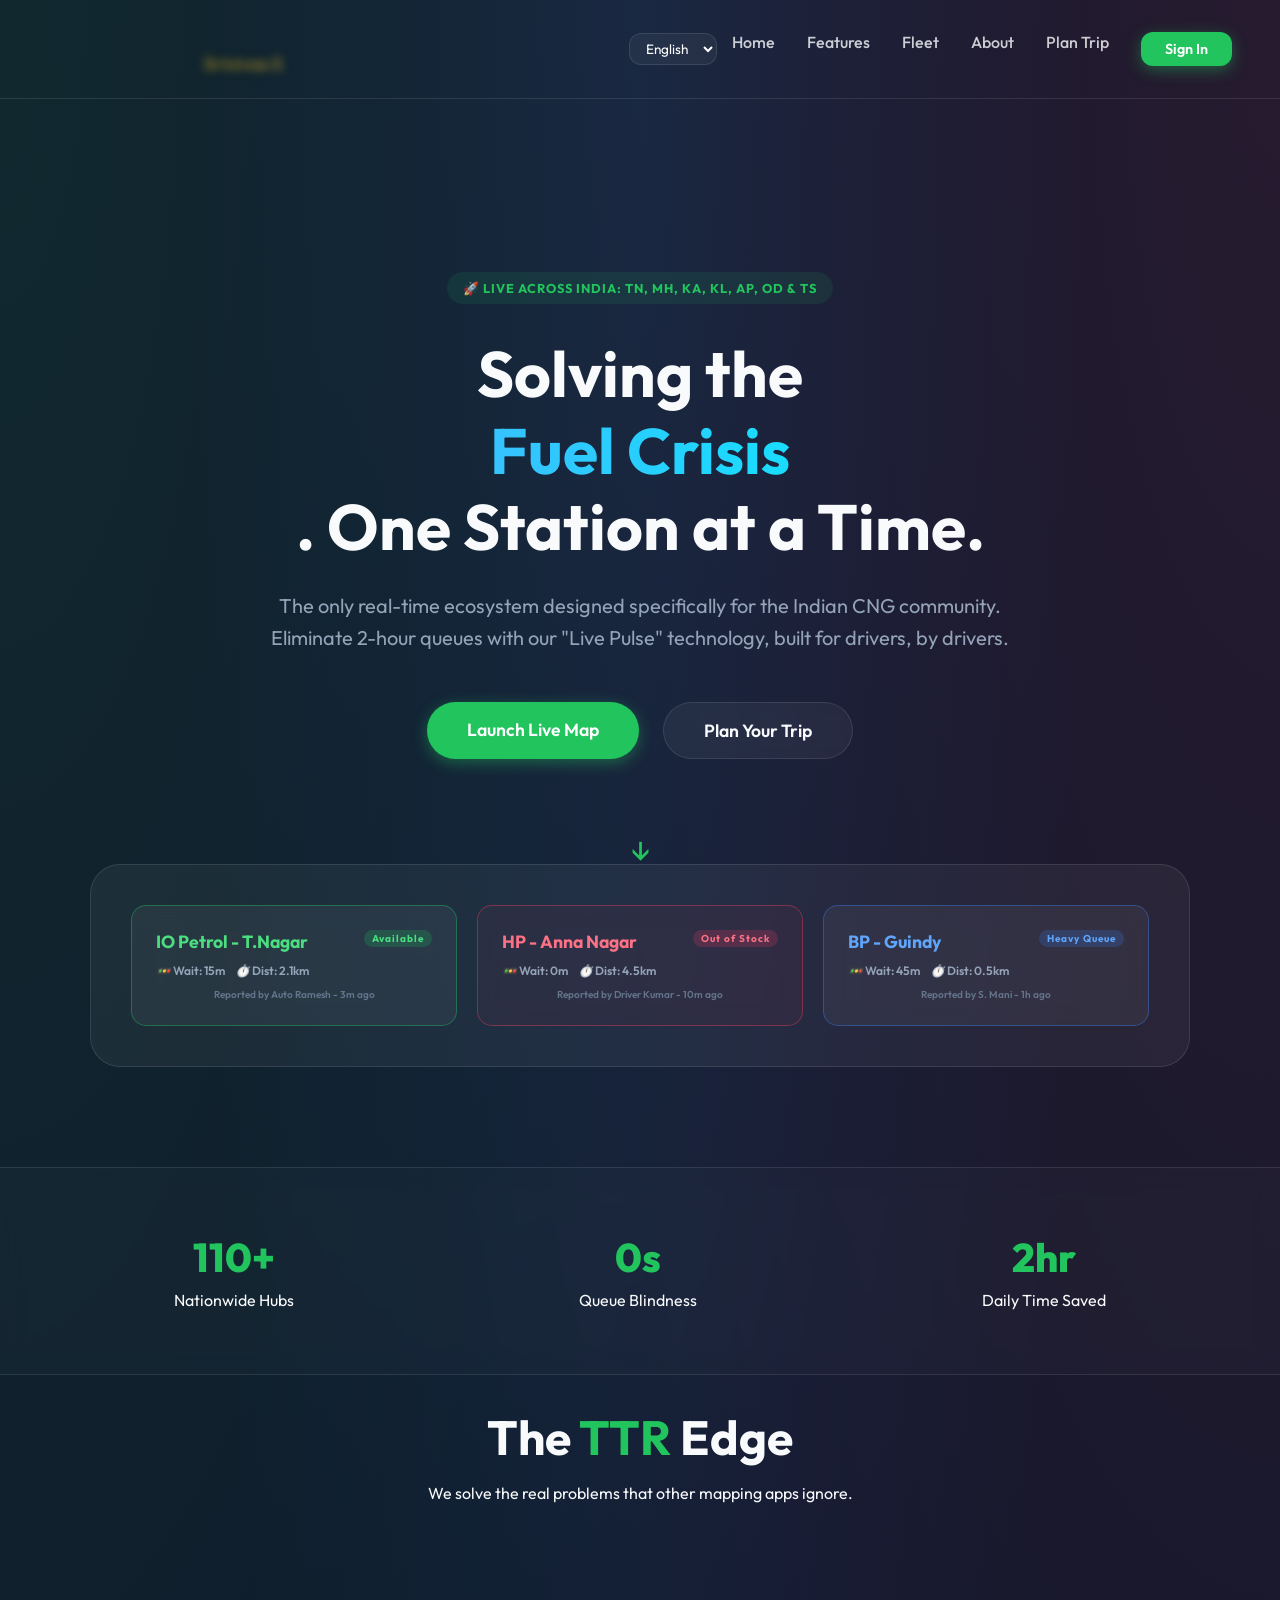
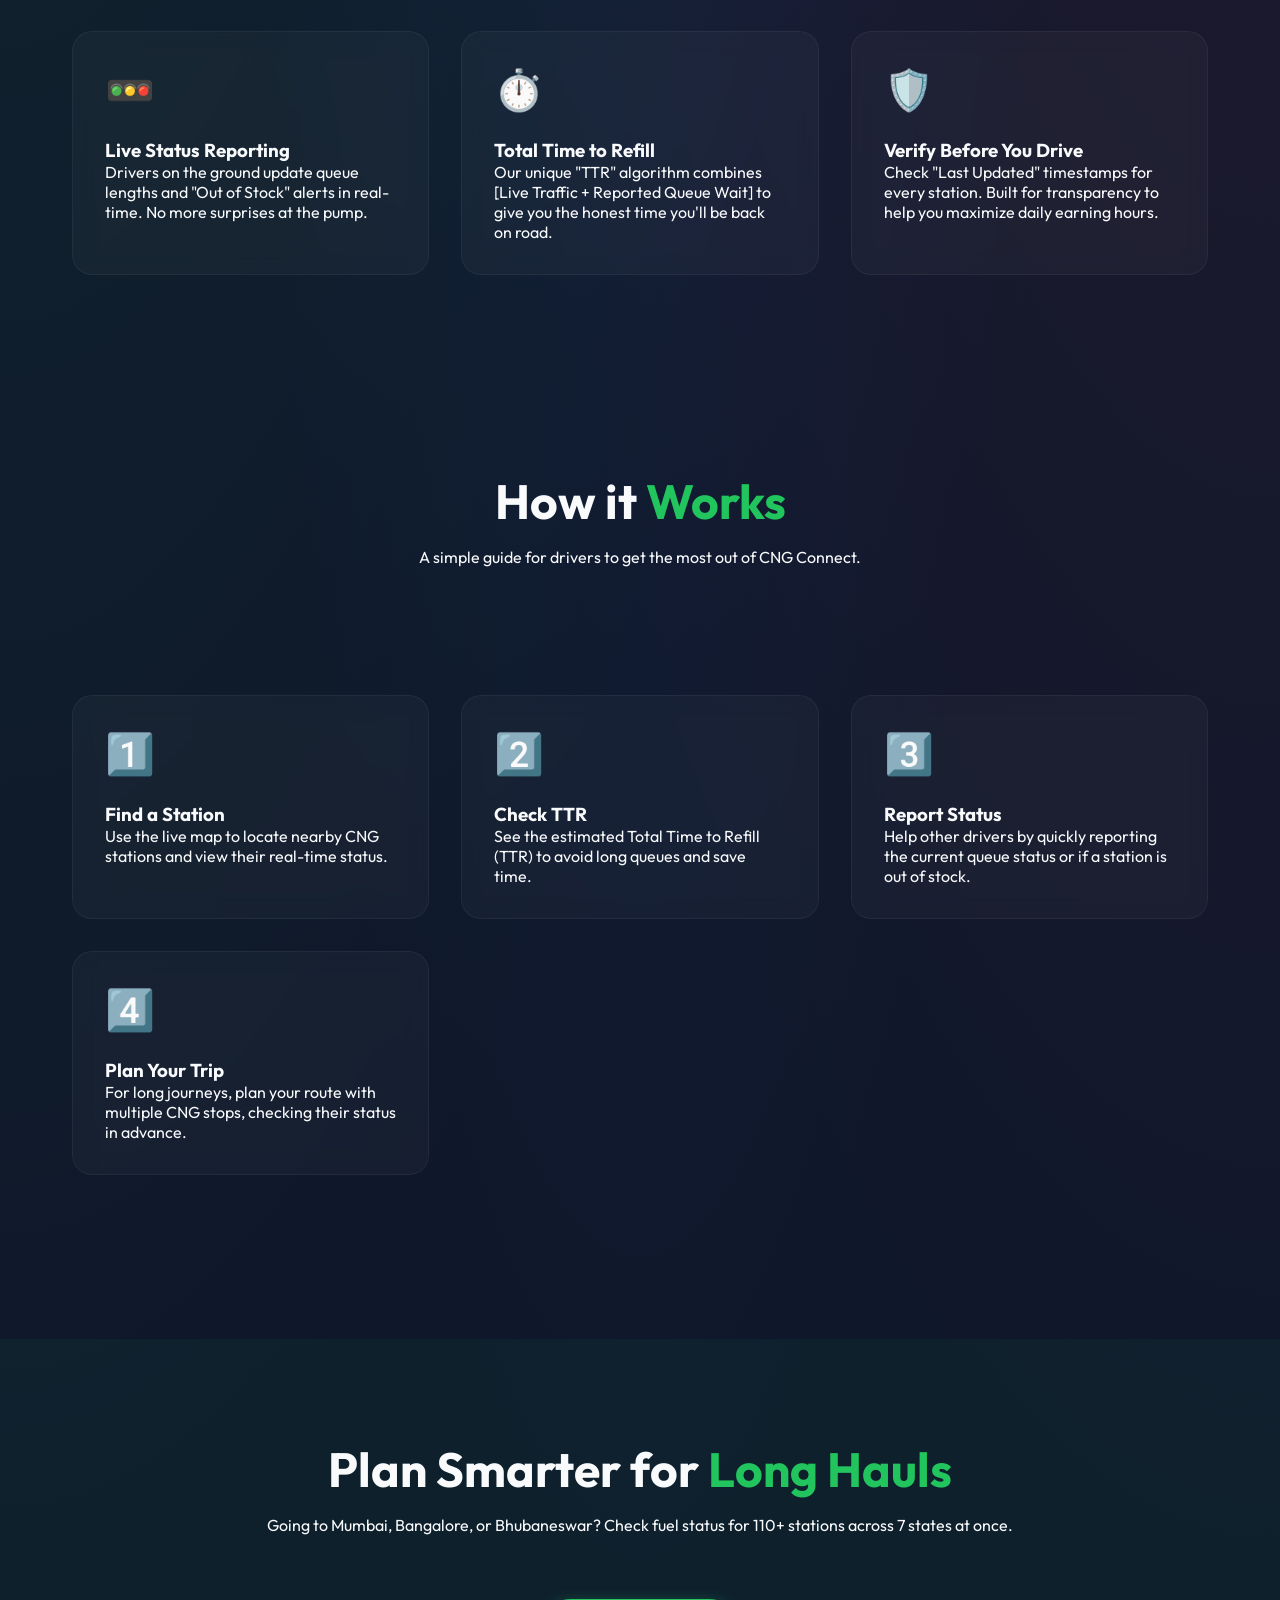
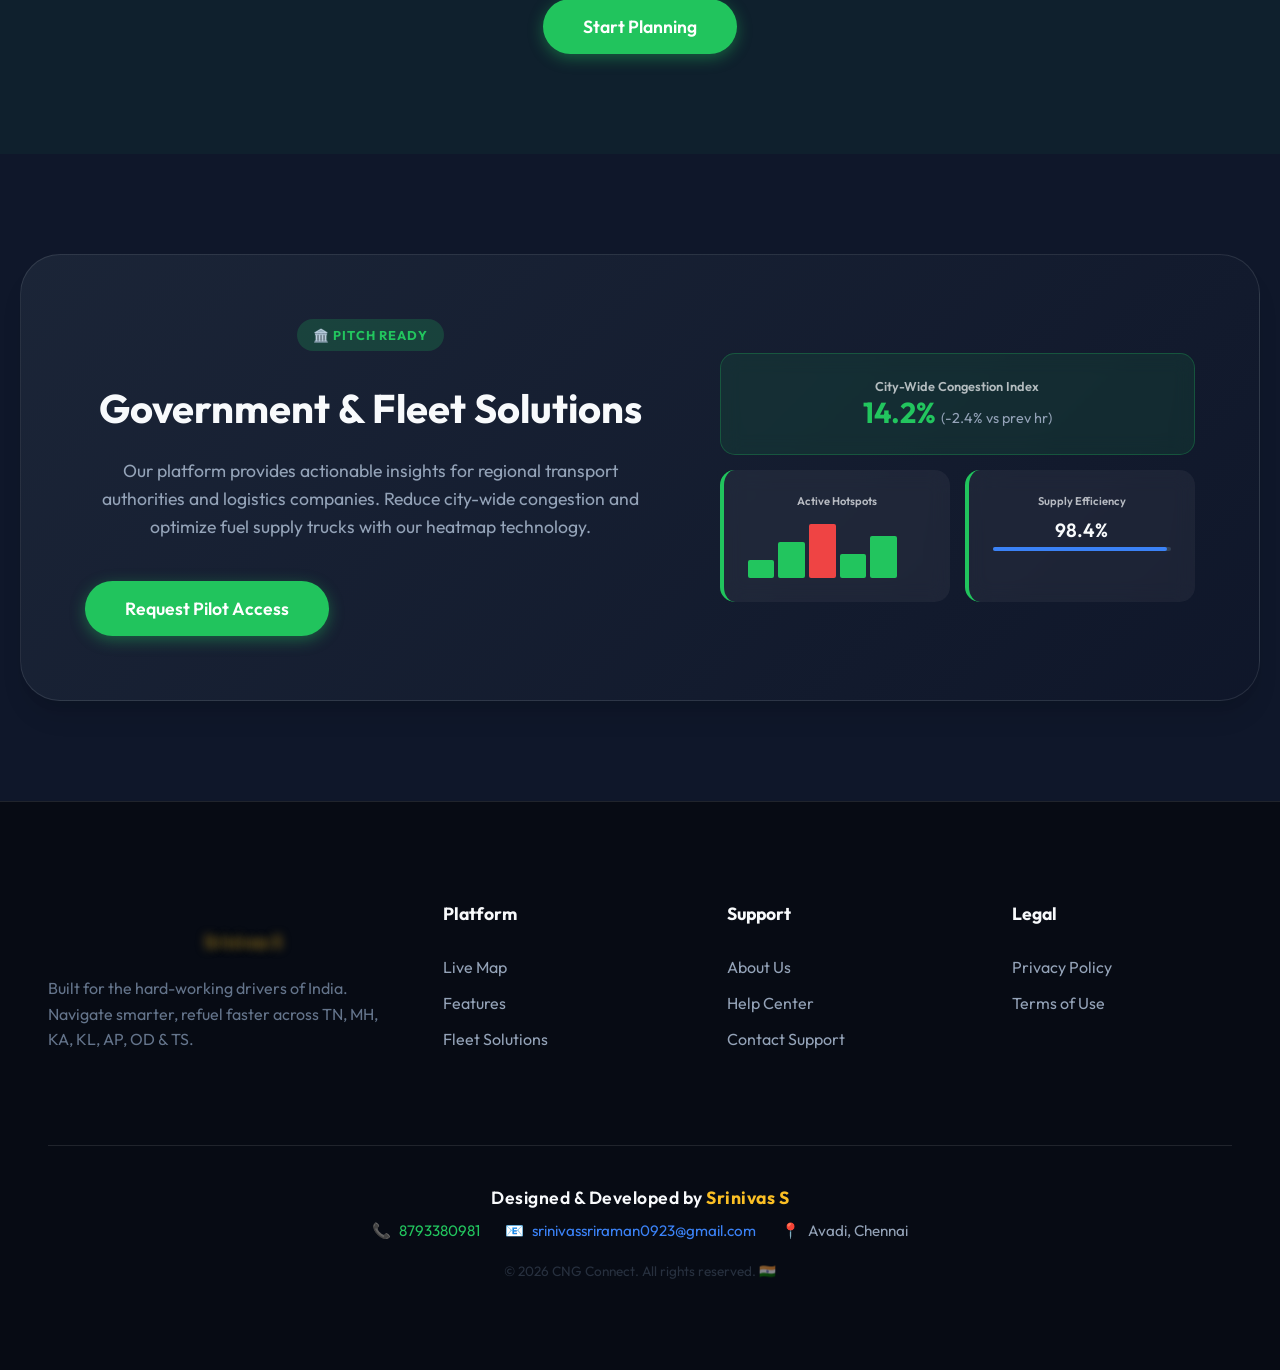
==== src/main/resources/static/index.html @ e8548522 "feat: Nationwide expansion and search fixes" ====
<!DOCTYPE html>
<html lang="en">

<head>
    <meta charset="UTF-8">
    <title>CNG Connect | Smart Wayfinding for India</title>
    <meta name="viewport" content="width=device-width, initial-scale=1.0">
    <meta name="description" content="Navigating the future of clean energy. Live CNG station status, queue times, and trip planning for professional drivers.">
    <meta name="author" content="Srinivas">
    
    <!-- Open Graph / LinkedIn -->
    <meta property="og:type" content="website">
    <meta property="og:url" content="https://cng-connect-vi3n.onrender.com/">
    <meta property="og:title" content="CNG Connect | Smart Wayfinding">
    <meta property="og:description" content="Real-time fuel status and journey planning for Chennai's CNG community. Built by Srinivas.">
    
    <link rel="icon" href="https://cdn-icons-png.flaticon.com/512/2950/2950660.png">
    <link href="https://fonts.googleapis.com/css2?family=Outfit:wght@300;400;600;700&display=swap" rel="stylesheet">
    <link rel="stylesheet" href="style.css">
</head>

<body>
    <nav class="navbar">
        <a href="index.html" class="logo" style="display: flex; flex-direction: column; line-height: 1.2;">
            <span>CNG Connect</span>
            <span style="font-size: 0.85rem; color: #cbd5e1; font-weight: 500; font-family: 'Outfit', sans-serif;">Designed & Developed by <b style="color: #fbbf24; font-size: 1.1rem; text-shadow: 0 0 10px rgba(251, 191, 36, 0.5);">Srinivas S</b></span>
        </a>
        
        <div style="display: flex; align-items: center; gap: 15px;">
            <select id="langSwitch" onchange="changeLanguage()" style="background: rgba(255,255,255,0.05); color: white; border: 1px solid var(--glass-border); padding: 5px 12px; border-radius: 12px; font-size: 0.85rem; cursor: pointer; outline: none; backdrop-filter: blur(10px);">
                <option value="en-US">English</option>
                <option value="ta-IN">தமிழ்</option>
            </select>

            <div class="nav-links">
                <a href="index.html" class="nav-link" id="nav-home">Home</a>
                <a href="#features" class="nav-link" id="nav-features">Features</a>
                <a href="#fleet" class="nav-link" id="nav-fleet">Fleet</a>
                <a href="how-it-works.html" class="nav-link" id="nav-about">About</a>
                <a href="plan-trip.html" class="nav-link" id="nav-plan">Plan Trip</a>
                
                <a href="login.html" class="btn btn-primary" id="btn-login"
                    style="padding: 0.5rem 1.5rem; border-radius: 12px; font-size: 0.9rem;">Sign In</a>
            </div>
        </div>
    </nav>

    <main>
        <!-- Hero Section -->
        <section class="container hero" style="min-height: 85vh;">
            <div class="hero-content">
                <div class="badge" id="hero-badge">🚀 LIVE ACROSS INDIA: TN, MH, KA, KL, AP, OD & TS</div>
                <h1 id="hero-title">Solving the <span>Fuel Crisis</span>. One Station at a Time.</h1>
                <p class="subtitle" id="hero-subtitle">
                    The only real-time ecosystem designed specifically for the Indian CNG community. 
                    Eliminate 2-hour queues with our "Live Pulse" technology, built for drivers, by drivers.
                </p>
                <div class="btn-group">
                    <a href="login.html" class="btn btn-primary" id="btn-launch">Launch Live Map</a>
                    <a href="plan-trip.html" class="btn btn-secondary" id="btn-plan-hero">Plan Your Trip</a>
                </div>
            </div>
            <div class="scroll-down" onclick="document.getElementById('features').scrollIntoView({behavior:'smooth'})">↓
            </div>
        </section>

        <!-- Live Showcase Mock -->
        <section class="container" style="padding: 0 0 100px;">
            <div style="background: var(--glass); border: 1px solid var(--glass-border); border-radius: 30px; padding: 40px; display: grid; grid-template-columns: repeat(auto-fit, minmax(250px, 1fr)); gap: 20px; width: 100%; max-width: 1100px;">
                <div class="mockup-card" style="border: 1px solid #22c55e66; animation: fadeIn 0.5s ease-out;">
                    <div style="display: flex; justify-content: space-between; align-items: flex-start; margin-bottom: 10px;">
                        <span style="font-weight: 700; font-size: 1.1rem; color: #4ade80;" id="station-io">IO Petrol - T.Nagar</span>
                        <span class="badge" style="margin: 0; padding: 2px 8px; font-size: 10px; background: #22c55e33; color: #4ade80;" id="status-available">Available</span>
                    </div>
                    <div style="display: flex; gap: 10px; margin-bottom: 10px;">
                        <span style="font-size: 12px; color: #94a3b8;"><i class="feature-icon" style="font-size: 12px; margin: 0;">🚥</i> <span class="wait-label">Wait:</span> 15m</span>
                        <span style="font-size: 12px; color: #94a3b8;"><i class="feature-icon" style="font-size: 12px; margin: 0;">⏱️</i> <span class="dist-label">Dist:</span> 2.1km</span>
                    </div>
                    <p style="font-size: 10px; color: #64748b;" id="report-label">Reported by Auto Ramesh - 3m ago</p>
                </div>
                <div class="mockup-card" style="border: 1px solid #f43f5e66; animation: fadeIn 0.5s ease-out 0.2s; background: rgba(244, 63, 94, 0.05);">
                    <div style="display: flex; justify-content: space-between; align-items: flex-start; margin-bottom: 10px;">
                        <span style="font-weight: 700; font-size: 1.1rem; color: #fb7185;" id="station-hp">HP - Anna Nagar</span>
                        <span class="badge" style="margin: 0; padding: 2px 8px; font-size: 10px; background: #f43f5e33; color: #fb7185;" id="status-no-q">Out of Stock</span>
                    </div>
                    <div style="display: flex; gap: 10px; margin-bottom: 10px;">
                        <span style="font-size: 12px; color: #94a3b8;"><i class="feature-icon" style="font-size: 12px; margin: 0;">🚥</i> <span class="wait-label">Wait:</span> 0m</span>
                        <span style="font-size: 12px; color: #94a3b8;"><i class="feature-icon" style="font-size: 12px; margin: 0;">⏱️</i> <span class="dist-label">Dist:</span> 4.5km</span>
                    </div>
                    <p style="font-size: 10px; color: #64748b;" id="report-label-2">Reported by Driver Kumar - 10m ago</p>
                </div>
                <div class="mockup-card" style="border: 1px solid #3b82f666; animation: fadeIn 0.5s ease-out 0.4s;">
                    <div style="display: flex; justify-content: space-between; align-items: flex-start; margin-bottom: 10px;">
                        <span style="font-weight: 700; font-size: 1.1rem; color: #60a5fa;" id="station-bp">BP - Guindy</span>
                        <span class="badge" style="margin: 0; padding: 2px 8px; font-size: 10px; background: #3b82f633; color: #60a5fa;" id="status-heavy">Heavy Queue</span>
                    </div>
                    <div style="display: flex; gap: 10px; margin-bottom: 10px;">
                        <span style="font-size: 12px; color: #94a3b8;"><i class="feature-icon" style="font-size: 12px; margin: 0;">🚥</i> <span class="wait-label">Wait:</span> 45m</span>
                        <span style="font-size: 12px; color: #94a3b8;"><i class="feature-icon" style="font-size: 12px; margin: 0;">⏱️</i> <span class="dist-label">Dist:</span> 0.5km</span>
                    </div>
                    <p style="font-size: 10px; color: #64748b;" id="report-label-3">Reported by S. Mani - 1h ago</p>
                </div>
            </div>
        </section>

        <!-- Stats Section -->
        <section class="stats-bar">
            <div class="stat-item">
                <span class="stat-num" id="stat-num-hubs">110+</span>
                <p id="stat-hubs">Nationwide Hubs</p>
            </div>
            <div class="stat-item">
                <span class="stat-num" id="stat-num-queue">0s</span>
                <p id="stat-queue">Queue Blindness</p>
            </div>
            <div class="stat-item">
                <span class="stat-num" id="stat-num-time">2hr</span>
                <p id="stat-time">Daily Time Saved</p>
            </div>
        </section>

        <!-- Features Section -->
        <section id="features" class="container features-section">
            <div class="section-title">
                <h2 id="features-title">The <span>TTR</span> Edge</h2>
                <p id="features-subtitle">We solve the real problems that other mapping apps ignore.</p>
            </div>
            <div class="features-grid">
                <div class="feature-card">
                    <div class="feature-icon">🚥</div>
                    <h3 id="feature-live-title">Live Status Reporting</h3>
                    <p id="feature-live-desc">Drivers on the ground update queue lengths and "Out of Stock" alerts in real-time. No more
                        surprises at the pump.</p>
                </div>
                <div class="feature-card">
                    <div class="feature-icon">⏱️</div>
                    <h3 id="feature-ttr-title">Total Time to Refill</h3>
                    <p id="feature-ttr-desc">Our unique "TTR" algorithm combines [Live Traffic + Reported Queue Wait] to give you the honest
                        time you'll be back on road.</p>
                </div>
                <div class="feature-card">
                    <div class="feature-icon">🛡️</div>
                    <h3 id="feature-verify-title">Verify Before You Drive</h3>
                    <p id="feature-verify-desc">Check "Last Updated" timestamps for every station. Built for transparency to help you maximize
                        daily earning hours.</p>
                </div>
            </div>
        </section>

        <!-- How It Works Section -->
        <section id="how-it-works" class="container" style="padding: 100px 20px;">
            <div class="section-title">
                <h2 id="how-it-works-title">How it <span>Works</span></h2>
                <p id="how-it-works-subtitle">A simple guide for drivers to get the most out of CNG Connect.</p>
            </div>
            <div class="features-grid">
                <div class="feature-card">
                    <div class="feature-icon">1️⃣</div>
                    <h3 id="step-1-title">Find a Station</h3>
                    <p id="step-1-desc">Use the live map to locate nearby CNG stations and view their real-time status.</p>
                </div>
                <div class="feature-card">
                    <div class="feature-icon">2️⃣</div>
                    <h3 id="step-2-title">Check TTR</h3>
                    <p id="step-2-desc">See the estimated Total Time to Refill (TTR) to avoid long queues.</p>
                </div>
                <div class="feature-card">
                    <div class="feature-icon">3️⃣</div>
                    <h3 id="step-3-title">Report Status</h3>
                    <p id="step-3-desc">Help others by reporting the current queue status or if a station is out of stock.</p>
                </div>
                <div class="feature-card">
                    <div class="feature-icon">4️⃣</div>
                    <h3 id="step-4-title">Plan Trip</h3>
                    <p id="step-4-desc">Plan journeys with multiple CNG stops, checking their status in advance.</p>
                </div>
            </div>
        </section>

        <!-- High Accuracy Trip Section -->
        <section class="container" style="padding: 100px 20px; background: rgba(34, 197, 94, 0.05);">
            <div class="section-title">
                <h2 id="trip-header">Plan Smarter for <span>Long Hauls</span></h2>
                <p id="trip-desc">Going to Mumbai, Bangalore, or Bhubaneswar? Check fuel status for 110+ stations across 7 states at once.</p>
            </div>
            <div class="btn-group">
                 <a href="plan-trip.html" target="_blank" class="btn btn-primary" id="btn-start-plan">Start Planning</a>
            </div>
        </section>

        <!-- Government & Fleet Section -->
        <section id="fleet" class="container" style="padding: 100px 20px;">
            <div class="fleet-cta">
                <div class="fleet-content">
                    <div class="badge" style="background: rgba(34, 197, 94, 0.2); color: #22c55e;" id="badge-pitch">🏛️ PITCH READY</div>
                    <h2 id="fleet-title">Government & <span>Fleet Solutions</span></h2>
                    <p id="fleet-desc">Our platform provides actionable insights for regional transport authorities and logistics companies. Reduce city-wide congestion and optimize fuel supply trucks with our heatmap technology.</p>
                    <div style="display: flex; gap: 15px; flex-wrap: wrap;">
                        <a href="#" class="btn btn-primary" id="btn-pilot">Request Pilot Access</a>
                    </div>
                </div>
                <div class="fleet-mockup" style="display: grid; grid-template-columns: 1fr 1fr; gap: 15px;">
                    <div class="mockup-card" style="grid-column: span 2; background: rgba(34, 197, 94, 0.1); border: 1px solid #22c55e44;">
                         <div style="font-size: 0.8rem; opacity: 0.7;" id="label-city-index">City-Wide Congestion Index</div>
                         <div style="font-size: 1.8rem; font-weight: 700; color: #22c55e;">14.2% <span style="font-size: 0.9rem; font-weight: 400; color: #94a3b8;">(-2.4% vs prev hr)</span></div>
                    </div>
                    <div class="mockup-card">
                         <div style="font-size: 0.7rem; opacity: 0.7;" id="label-hotspots">Active Hotspots</div>
                         <div style="height: 60px; display: flex; align-items: flex-end; gap: 4px; margin-top: 10px;">
                             <div style="background: #22c55e; height: 30%; width: 15%; border-radius: 2px;"></div>
                             <div style="background: #22c55e; height: 60%; width: 15%; border-radius: 2px;"></div>
                             <div style="background: #ef4444; height: 90%; width: 15%; border-radius: 2px;"></div>
                             <div style="background: #22c55e; height: 40%; width: 15%; border-radius: 2px;"></div>
                             <div style="background: #22c55e; height: 70%; width: 15%; border-radius: 2px;"></div>
                         </div>
                    </div>
                    <div class="mockup-card">
                         <div style="font-size: 0.7rem; opacity: 0.7;" id="label-supply">Supply Efficiency</div>
                         <div style="font-size: 1.2rem; font-weight: 600; margin-top: 10px;">98.4%</div>
                         <div style="width: 100%; height: 4px; background: #334155; border-radius: 2px; margin-top: 5px;">
                             <div style="width: 98%; height: 100%; background: #3b82f6; border-radius: 2px;"></div>
                         </div>
                    </div>
                </div>
            </div>
        </section>
    </main>

    <!-- Professional Footer -->
    <footer class="footer">
        <div class="footer-grid">
            <div class="footer-brand">
                <a href="#" class="logo" style="display: flex; flex-direction: column; line-height: 1.2;">
                    <span>CNG Connect</span>
                    <span style="font-size: 0.85rem; color: #cbd5e1; font-weight: 500; font-family: 'Outfit', sans-serif;">Designed & Developed by <b style="color: #fbbf24; font-size: 1.1rem; text-shadow: 0 0 10px rgba(251, 191, 36, 0.5);">Srinivas S</b></span>
                </a>
                <p id="footer-bio">Built for the hard-working drivers of India. Navigate smarter, refuel faster across TN, MH, KA, KL, AP, OD & TS.</p>
            </div>
            <div class="footer-nav">
                <h4 id="footer-platform">Platform</h4>
                <a href="map.html" id="link-map">Live Map</a>
                <a href="#features" id="link-feat">Features</a>
                <a href="#fleet" id="link-fleet">Fleet Solutions</a>
            </div>
            <div class="footer-nav">
                <h4 id="footer-support">Support</h4>
                <a href="how-it-works.html" id="link-about">About Us</a>
                <a href="how-it-works.html" id="link-help">Help Center</a>
                <a href="mailto:srinivassriraman0923@gmail.com" id="link-contact">Contact Support</a>
            </div>
            <div class="footer-nav">
                <h4 id="footer-legal">Legal</h4>
                <a href="javascript:void(0)" id="link-priv" onclick="openModal('privacy')">Privacy Policy</a>
                <a href="javascript:void(0)" id="link-terms" onclick="openModal('terms')">Terms of Use</a>
            </div>
        </div>
        <div class="footer-bottom" style="display: flex; flex-direction: column; align-items: center; gap: 12px; padding: 40px 20px; border-top: 1px solid rgba(255,255,255,0.1);">
            <div style="font-weight: 600; color: #f8fafc; font-size: 1.1rem; letter-spacing: 0.5px;" id="dev-credit">Designed & Developed by <b style="color: #fbbf24;">Srinivas S</b></div>
            <div style="display: flex; gap: 25px; flex-wrap: wrap; justify-content: center; font-size: 0.95rem; color: #94a3b8;">
                <a href="tel:8793380981" style="color: #22c55e; text-decoration: none; display: flex; align-items: center; gap: 8px; transition: 0.3s;" onmouseover="this.style.opacity='0.8'" onmouseout="this.style.opacity='1'">
                   <span>📞</span> 8793380981
                </a>
                <a href="mailto:srinivassriraman0923@gmail.com" style="color: #3b82f6; text-decoration: none; display: flex; align-items: center; gap: 8px; transition: 0.3s;" onmouseover="this.style.opacity='0.8'" onmouseout="this.style.opacity='1'">
                   <span>📧</span> srinivassriraman0923@gmail.com
                </a>
                <span style="display: flex; align-items: center; gap: 8px;">
                   <span>📍</span> Avadi, Chennai
                </span>
            </div>
            <div style="margin-top: 10px; opacity: 0.5; font-size: 0.85rem;">
                &copy; 2026 CNG Connect. All rights reserved. 🇮🇳
            </div>
        </div>
    </footer>

    <!-- Privacy / Terms Modal -->
    <div id="legal-modal" style="display:none; position:fixed; inset:0; z-index:9999; background:rgba(2,6,23,0.88); backdrop-filter:blur(8px); justify-content:center; align-items:center;" onclick="if(event.target===this)closeModal()">
        <div style="background:#0f172a; border:1px solid rgba(255,255,255,0.1); border-radius:24px; padding:40px; max-width:520px; width:90%; max-height:80vh; overflow-y:auto; position:relative;">
            <button onclick="closeModal()" style="position:absolute; top:16px; right:20px; background:none; border:none; color:#94a3b8; font-size:22px; cursor:pointer; line-height:1;">✕</button>
            <h2 id="modal-title" style="color:#4ade80; margin-bottom:16px; font-size:1.3rem;"></h2>
            <div id="modal-body" style="color:#cbd5e1; font-size:0.9rem; line-height:1.8;"></div>
        </div>
    </div>

    <script>
        const legalContent = {
            privacy: {
                title: '🔒 Privacy Policy',
                body: `<p><b>CNG Connect</b> ("we", "us", or "our") is dedicated to protecting your personal data. This policy explains how we handle your information.</p><br>
                <p><b>1. Information Collection:</b> We collect information you provide directly (Name, Email) through Firebase Authentication and Google Sign-In. We also collect anonymous usage data to improve our "Live Pulse" technology.</p><br>
                <p><b>2. Data Usage:</b> Your data is used solely to provide personalized navigation, manage your account, and authenticate status reports. We <b>never sell</b> your personal information to third parties.</p><br>
                <p><b>3. Cookies & Storage:</b> We use local storage and essential cookies to keep you signed in and remember your preferences (like language settings).</p><br>
                <p><b>4. Third-Party Services:</b> We utilize Google Firebase for authentication and OpenStreetMap for mapping. Their respective privacy policies apply to data processed through their services.</p><br>
                <p><b>5. Your Rights:</b> You can request account deletion at any time by contacting support.</p><br>
                <p><b>6. Contact:</b> <a href="mailto:srinivassriraman0923@gmail.com" style="color:#4ade80;">srinivassriraman0923@gmail.com</a></p><br>
                <div style="text-align: center; margin-top: 20px;">
                    <a href="privacy-policy.html" style="color: #4ade80; text-decoration: underline; font-weight: 600;">View Full Privacy Policy →</a>
                </div>
                <p style="color:#64748b; font-size:0.8rem; margin-top: 20px;">Revision: 3.0 (April 2026) · Designed & Developed by Srinivas S</p>`
            },
            terms: {
                title: '📜 Terms & Conditions',
                body: `<p>By accessing <b>CNG Connect</b>, you agree to these legally binding terms designed to protect this platform and its community.</p><br>
                <p><b>1. Intellectual Property (IP) Protection:</b> The entire concept of "Live Pulse" station monitoring, real-time "Total Time to Refill" (TTR) algorithms, original code, UI design, and branding are the <b>exclusive property</b> of <b>Srinivas S</b>. Unauthorized copying, reverse-engineering, or creation of derivative works of this idea or code is strictly prohibited and protected by international copyright and IP laws.</p><br>
                <p><b>2. Disclaimer of Accuracy:</b> Station status reports are community-driven. While we strive for accuracy, we provide the service "AS IS". We are not responsible for any losses, delays, or fuel exhaustion resulting from inaccurate station status.</p><br>
                <p><b>3. User Safety:</b> Drivers must prioritize road safety and never use the application while the vehicle is in motion.</p><br>
                <p><b>4. Limitation of Liability:</b> In no event shall <b>Srinivas S</b> or CNG Connect be liable for any indirect, incidental, or consequential damages arising from your use of the service.</p><br>
                <p><b>5. Governing Law:</b> These terms are governed by the laws of India. Any disputes will be subject to the exclusive jurisdiction of the courts in Chennai.</p><br>
                <div style="text-align: center; margin-top: 20px;">
                    <a href="terms-and-conditions.html" style="color: #4ade80; text-decoration: underline; font-weight: 600;">View Full Legal Contract →</a>
                </div>
                <p style="color:#64748b; font-size:0.8rem; margin-top: 20px;">Revision: 3.0 (April 2026) · Designed & Developed by Srinivas S</p>`
            }
        };

        function openModal(type) {
            const content = legalContent[type];
            document.getElementById('modal-title').innerText = content.title;
            document.getElementById('modal-body').innerHTML = content.body;
            const modal = document.getElementById('legal-modal');
            modal.style.display = 'flex';
            document.body.style.overflow = 'hidden';
        }
        function closeModal() {
            document.getElementById('legal-modal').style.display = 'none';
            document.body.style.overflow = '';
        }
        document.addEventListener('keydown', e => { if (e.key === 'Escape') closeModal(); });
    </script>

    <script>
        const uiLabels = {
            'en-US': {
                navHome: 'Home',
                navFeatures: 'Features',
                navFleet: 'Fleet',
                navAbout: 'About',
                navPlan: 'Plan Trip',
                btnLogin: 'Sign In',
                heroBadge: '🚀 LIVE ACROSS INDIA: TN, MH, KA, KL, AP, OD & TS',
                heroTitle: 'Solving the <span>Fuel Crisis</span>. One Station at a Time.',
                heroSubtitle: 'The only real-time ecosystem designed specifically for the Indian CNG community. Eliminate 2-hour queues with our "Live Pulse" technology, built for drivers, by drivers.',
                btnLaunch: 'Launch Live Map',
                btnPlanHero: 'Plan Your Trip',
                statHubs: 'Nationwide Hubs',
                statQueue: 'Queue Blindness',
                statTime: 'Daily Time Saved',
                stationIO: 'IO Petrol - T.Nagar',
                stationHP: 'HP - Anna Nagar',
                stationBP: 'BP - Guindy',
                statusAvailable: 'Available',
                statusNoQ: 'Out of Stock',
                statusHeavy: 'Heavy Queue',
                wait: 'Wait:',
                dist: 'Dist:',
                reportedByA: 'Reported by Auto Ramesh - 3m ago',
                reportedByK: 'Reported by Driver Kumar - 10m ago',
                reportedByS: 'Reported by S. Mani - 1h ago',
                featuresTitle: 'The <span>TTR</span> Edge',
                featuresSubtitle: 'We solve the real problems that other mapping apps ignore.',
                featureLiveTitle: 'Live Status Reporting',
                featureLiveDesc: 'Drivers on the ground update queue lengths and "Out of Stock" alerts in real-time. No more surprises at the pump.',
                featureTTRTitle: 'Total Time to Refill',
                featureTTRDesc: 'Our unique "TTR" algorithm combines [Live Traffic + Reported Queue Wait] to give you the honest time you\'ll be back on road.',
                featureVerifyTitle: 'Verify Before You Drive',
                featureVerifyDesc: 'Check "Last Updated" timestamps for every station. Built for transparency to help you maximize daily earning hours.',
                howItWorksTitle: 'How it <span>Works</span>',
                howItWorksSubtitle: 'A simple guide for drivers to get the most out of CNG Connect.',
                step1Title: 'Find a Station',
                step1Desc: 'Use the live map to locate nearby CNG stations and view their real-time status.',
                step2Title: 'Check TTR',
                step2Desc: 'See the estimated Total Time to Refill (TTR) to avoid long queues and save time.',
                step3Title: 'Report Status',
                step3Desc: 'Help other drivers by quickly reporting the current queue status or if a station is out of stock.',
                step4Title: 'Plan Your Trip',
                step4Desc: 'For long journeys, plan your route with multiple CNG stops, checking their status in advance.',
                tripHeader: 'Plan Smarter for <span>Long Hauls</span>',
                tripDesc: 'Going to Mumbai, Bangalore, or Bhubaneswar? Check fuel status for 110+ stations across 7 states at once.',
                btnStartPlan: 'Start Planning',
                badgePitch: '🏛️ PITCH READY',
                fleetTitle: 'Government & <span>Fleet Solutions</span>',
                fleetDesc: 'Our platform provides actionable insights for regional transport authorities and logistics companies. Reduce city-wide congestion and optimize fuel supply trucks with our heatmap technology.',
                btnPilot: 'Request Pilot Access',
                labelCityIndex: 'City-Wide Congestion Index',
                labelHotspots: 'Active Hotspots',
                labelSupply: 'Supply Efficiency',
                footerBio: 'Built for the hard-working drivers of India. Navigate smarter, refuel faster across TN, MH, KA, KL, AP, OD & TS.',
                footerPlatform: 'Platform',
                linkMap: 'Live Map',
                linkFeat: 'Features',
                linkFleet: 'Fleet Solutions',
                footerSupport: 'Support',
                linkAbout: 'About Us',
                linkHelp: 'Help Center',
                linkContact: 'Contact Support',
                footerLegal: 'Legal',
                linkPriv: 'Privacy Policy',
                linkTerms: 'Terms of Use',
                rights: 'All rights reserved.',
                devCredit: 'Designed & Developed by <b style="color: #fbbf24;">Srinivas S</b>'
            },
            'ta-IN': {
                navHome: 'முகப்பு',
                navFeatures: 'அம்சங்கள்',
                navFleet: 'படை',
                navAbout: 'எங்களை பற்றி',
                navPlan: 'பயணத் திட்டம்',
                btnLogin: 'உள்நுழைக',
                heroBadge: '🚀 இந்தியா முழுவதும் நேரலையில் உள்ளது: TN, MH, KA, KL, AP, OD & TS',
                heroTitle: '<span>எரிபொருள் நெருக்கடி</span>க்கு தீர்வு. ஒவ்வொரு நிலையமாக.',
                heroSubtitle: 'இந்திய CNG சமூகத்திற்காக பிரத்யேகமாக வடிவமைக்கப்பட்ட ஒரே தொழில்நுட்பம். 2 மணிநேர வரிசைகளை எங்கள் "லைவ் பல்ஸ்" தொழில்நுட்பம் மூலம் நீக்குங்கள், ஓட்டுநர்களுக்காக ஓட்டுநர்களால் உருவாக்கப்பட்டது.',
                btnLaunch: 'வரைபடத்தைத் திறக்கவும்',
                btnPlanHero: 'உங்கள் பயணத்தைத் திட்டமிடுங்கள்',
                statHubs: 'தேசம் தழுவிய மையங்கள்',
                statQueue: 'வரிசை தெரியாமை',
                statTime: 'தினசரி நேரம் சேமிக்கப்பட்டது',
                stationIO: 'ஐஓ பெட்ரோல் - டி.நகர்',
                stationHP: 'ஹெச்பி - அண்ணா நகர்',
                stationBP: 'பிபி - கிண்டி',
                statusAvailable: 'கிடைக்கிறது',
                statusNoQ: 'இருப்பு இல்லை',
                statusHeavy: 'நீண்ட வரிசை',
                wait: 'காத்திருப்பு:',
                dist: 'தூரம்:',
                reportedByA: 'ஆட்டோ ரமேஷ் - 3 நிமிடங்களுக்கு முன் அறிவித்தார்',
                reportedByK: 'டிரைவர் குமார் - 10 நிமிடங்களுக்கு முன் அறிவித்தார்',
                reportedByS: 'எஸ். மணி - 1 மணி நேரத்திற்கு முன் அறிவித்தார்',
                featuresTitle: '<span>TTR</span> சிறப்பு',
                featuresSubtitle: 'மற்ற மேப்பிங் பயன்பாடுகள் புறக்கணிக்கும் உண்மையான சிக்கல்களை நாங்கள் தீர்க்கிறோம்.',
                featureLiveTitle: 'நேரடி நிலை அறிக்கை',
                featureLiveDesc: 'ஓட்டுநர்கள் வரிசை நீளங்கள் மற்றும் "இருப்பு இல்லை" எச்சரிக்கைகளை நிகழ்நேரத்தில் புதுப்பிக்கிறார்கள். பம்பில் இனி ஆச்சரியங்கள் இல்லை.',
                featureTTRTitle: 'எரிபொருள் நிரப்ப மொத்த நேரம்',
                featureTTRDesc: 'எங்கள் தனித்துவமான "TTR" அல்காரிதம் [நேரடி போக்குவரத்து + அறிவிக்கப்பட்ட வரிசை காத்திருப்பு] ஆகியவற்றை ஒருங்கிணைத்து நீங்கள் மீண்டும் சாலையில் இருக்கும் உண்மையான நேரத்தை வழங்குகிறது.',
                featureVerifyTitle: 'ஓட்டுவதற்கு முன் சரிபார்க்கவும்',
                featureVerifyDesc: 'ஒவ்வொரு நிலையத்திற்கும் "கடைசியாக புதுப்பிக்கப்பட்டது" நேர முத்திரைகளை சரிபார்க்கவும். உங்கள் தினசரி வருவாய் நேரத்தை அதிகரிக்க வெளிப்படைத்தன்மைக்காக கட்டப்பட்டது.',
                howItWorksTitle: 'இது <span>எப்படி வேலை செய்கிறது</span>',
                howItWorksSubtitle: 'CNG Connect ஐப் பயன்படுத்த ஓட்டுநர்களுக்கான எளிய வழிகாட்டி.',
                step1Title: 'ஒரு நிலையத்தைக் கண்டறியவும்',
                step1Desc: 'அருகிலுள்ள CNG நிலையங்களைக் கண்டறியவும் மற்றும் அவற்றின் நிகழ்நேர நிலையைப் பார்க்கவும் நேரடி வரைபடத்தைப் பயன்படுத்தவும்.',
                step2Title: 'TTR ஐ சரிபார்க்கவும்',
                step2Desc: 'நீண்ட வரிசைகளைத் தவிர்க்கவும் மற்றும் நேரத்தைச் சேமிக்கவும் எரிபொருள் நிரப்ப மதிப்பிடப்பட்ட மொத்த நேரத்தைப் (TTR) பார்க்கவும்.',
                step3Title: 'நிலையை புகாரளிக்கவும்',
                step3Desc: 'தற்போதைய வரிசை நிலை அல்லது ஒரு நிலையம் இருப்பு இல்லை என்றால் விரைவாகப் புகாரளிப்பதன் மூலம் மற்ற ஓட்டுநர்களுக்கு உதவுங்கள்.',
                step4Title: 'உங்கள் பயணத்தைத் திட்டமிடுங்கள்',
                step4Desc: 'நீண்ட பயணங்களுக்கு, உங்கள் வழியில் பல CNG நிறுத்தங்களுடன் உங்கள் பயணத்தைத் திட்டமிடுங்கள், அவற்றின் நிலையை முன்கூட்டியே சரிபார்க்கவும்.',
                tripHeader: '<span>நீண்ட பயண</span>த் திட்டம்',
                tripDesc: 'மும்பை, பெங்களூர் அல்லது புவனேஸ்வர் செல்கிறீர்களா? 7 மாநிலங்களில் உள்ள 110+ நிலையங்களைப் பார்க்கவும்.',
                btnStartPlan: 'திட்டமிடத் தொடங்கு',
                badgePitch: '🏛️ பிட்ச் தயார்',
                fleetTitle: 'அரசாங்கம் மற்றும் <span>கார்ப்பரேட் தீர்வுகள்</span>',
                fleetDesc: 'எங்கள் தளம் பிராந்திய போக்குவரத்து அதிகாரிகள் மற்றும் தளவாட நிறுவனங்களுக்கு செயல்படக்கூடிய நுண்ணறிவுகளை வழங்குகிறது. எங்கள் ஹீட்மேப் தொழில்நுட்பம் மூலம் நகர அளவிலான நெரிசலைக் குறைத்து எரிபொருள் விநியோக லாரிகளை மேம்படுத்துங்கள்.',
                btnPilot: 'பைலட் அணுகலைக் கோரவும்',
                labelCityIndex: 'நகரம் தழுவிய நெரிசல் குறியீடு',
                labelHotspots: 'செயலில் உள்ள இடங்கள்',
                labelSupply: 'விநியோக திறன்',
                footerBio: 'இந்தியாவின் உழைக்கும் ஓட்டுநர்களுக்காக உருவாக்கப்பட்டது. TN, MH, KA, KL, AP, OD & TS எங்கும் புத்திசாலித்தனமாகச் செல்லுங்கள்.',
                footerPlatform: 'தளம்',
                linkMap: 'நேரடி வரைபடம்',
                linkFeat: 'அம்சங்கள்',
                linkFleet: 'படை தீர்வுகள்',
                footerSupport: 'ஆதரவு',
                linkAbout: 'எங்களை பற்றி',
                linkHelp: 'உதவி மையம்',
                linkContact: 'ஆதரவைத் தொடர்பு கொள்ளுங்கள்',
                footerLegal: 'சட்ட',
                linkPriv: 'தனியுரிமைக் கொள்கை',
                linkTerms: 'பயன்பாட்டு விதிமுறைகள்',
                rights: 'அனைத்து உரிமைகளும் பாதுகாக்கப்பட்டவை.',
                devCredit: 'வடிவமைப்பு மற்றும் மேம்பாடு: <b style="color: #fbbf24;">ஸ்ரீனிவாஸ் எஸ்</b>'
            }
        };

        function changeLanguage() {
            const lang = document.getElementById('langSwitch').value;
            localStorage.setItem('preferredLang', lang);
            const labels = uiLabels[lang];

            document.getElementById('nav-home').innerText = labels.navHome;
            document.getElementById('nav-features').innerText = labels.navFeatures;
            document.getElementById('nav-fleet').innerText = labels.navFleet;
            document.getElementById('nav-about').innerText = labels.navAbout;
            document.getElementById('nav-plan').innerText = labels.navPlan;
            document.getElementById('btn-login').innerText = labels.btnLogin;
            
            document.getElementById('hero-badge').innerText = labels.heroBadge;
            document.getElementById('hero-title').innerHTML = labels.heroTitle;
            document.getElementById('hero-subtitle').innerText = labels.heroSubtitle;
            document.getElementById('btn-launch').innerText = labels.btnLaunch;
            document.getElementById('btn-plan-hero').innerText = labels.btnPlanHero;

            document.getElementById('stat-hubs').innerText = labels.statHubs;
            document.getElementById('stat-queue').innerText = labels.statQueue;
            document.getElementById('stat-time').innerText = labels.statTime;

            document.getElementById('station-io').innerText = labels.stationIO;
            document.getElementById('station-hp').innerText = labels.stationHP;
            document.getElementById('station-bp').innerText = labels.stationBP;
            document.getElementById('status-available').innerText = labels.statusAvailable;
            document.getElementById('status-no-q').innerText = labels.statusNoQ;
            document.getElementById('status-heavy').innerText = labels.statusHeavy;
            document.querySelectorAll('.wait-label').forEach(el => el.innerText = labels.wait);
            document.querySelectorAll('.dist-label').forEach(el => el.innerText = labels.dist);
            document.getElementById('report-label').innerText = labels.reportedByA;
            document.getElementById('report-label-2').innerText = labels.reportedByK;
            document.getElementById('report-label-3').innerText = labels.reportedByS;

            document.getElementById('features-title').innerHTML = labels.featuresTitle;
            document.getElementById('features-subtitle').innerText = labels.featuresSubtitle;
            document.getElementById('feature-live-title').innerText = labels.featureLiveTitle;
            document.getElementById('feature-live-desc').innerText = labels.featureLiveDesc;
            document.getElementById('feature-ttr-title').innerText = labels.featureTTRTitle;
            document.getElementById('feature-ttr-desc').innerText = labels.featureTTRDesc;
            document.getElementById('feature-verify-title').innerText = labels.featureVerifyTitle;
            document.getElementById('feature-verify-desc').innerText = labels.featureVerifyDesc;

            document.getElementById('how-it-works-title').innerHTML = labels.howItWorksTitle;
            document.getElementById('how-it-works-subtitle').innerText = labels.howItWorksSubtitle;
            document.getElementById('step-1-title').innerText = labels.step1Title;
            document.getElementById('step-1-desc').innerText = labels.step1Desc;
            document.getElementById('step-2-title').innerText = labels.step2Title;
            document.getElementById('step-2-desc').innerText = labels.step2Desc;
            document.getElementById('step-3-title').innerText = labels.step3Title;
            document.getElementById('step-3-desc').innerText = labels.step3Desc;
            document.getElementById('step-4-title').innerText = labels.step4Title;
            document.getElementById('step-4-desc').innerText = labels.step4Desc;

            document.getElementById('trip-header').innerHTML = labels.tripHeader;
            document.getElementById('trip-desc').innerText = labels.tripDesc;
            document.getElementById('btn-start-plan').innerText = labels.btnStartPlan;

            document.getElementById('badge-pitch').innerText = labels.badgePitch;
            document.getElementById('fleet-title').innerHTML = labels.fleetTitle;
            document.getElementById('fleet-desc').innerText = labels.fleetDesc;
            document.getElementById('btn-pilot').innerText = labels.btnPilot;
            document.getElementById('label-city-index').innerText = labels.labelCityIndex;
            document.getElementById('label-hotspots').innerText = labels.labelHotspots;
            document.getElementById('label-supply').innerText = labels.labelSupply;

            document.getElementById('footer-bio').innerText = labels.footerBio;
            document.getElementById('footer-platform').innerText = labels.footerPlatform;
            document.getElementById('link-map').innerText = labels.linkMap;
            document.getElementById('link-feat').innerText = labels.linkFeat;
            document.getElementById('link-fleet').innerText = labels.linkFleet;
            document.getElementById('footer-support').innerText = labels.footerSupport;
            document.getElementById('link-about').innerText = labels.linkAbout;
            document.getElementById('link-help').innerText = labels.linkHelp;
            document.getElementById('link-contact').innerText = labels.linkContact;
            document.getElementById('footer-legal').innerText = labels.footerLegal;
            document.getElementById('link-priv').innerText = labels.linkPriv;
            document.getElementById('link-terms').innerText = labels.linkTerms;
            document.getElementById('rights').innerText = labels.rights;
            document.getElementById('dev-credit').innerText = labels.devCredit;
        }

        window.addEventListener('DOMContentLoaded', () => {
            const savedLang = localStorage.getItem('preferredLang') || 'en-US'; // Default to English if no preference
            document.getElementById('langSwitch').value = savedLang;
            changeLanguage();
        });
    </script>
</body>

</html>
---- src/main/resources/static/style.css ----
:root {
  --primary: hsl(142, 71%, 45%);
  --primary-dark: hsl(142, 71%, 35%);
  --secondary: hsl(210, 100%, 50%);
  --dark: #0f172a;
  --light: #f8fafc;
  --glass: rgba(255, 255, 255, 0.05);
  --glass-border: rgba(255, 255, 255, 0.1);
  --shadow: 0 20px 25px -5px rgba(0, 0, 0, 0.1), 0 10px 10px -5px rgba(0, 0, 0, 0.04);
}

* {
  box-sizing: border-box;
  margin: 0;
  padding: 0;
  font-family: 'Outfit', sans-serif;
}

body {
  background: #0f172a;
  background-image:
    radial-gradient(at 0% 0%, rgba(34, 197, 94, 0.1) 0, transparent 50%),
    radial-gradient(at 50% 0%, rgba(59, 130, 246, 0.1) 0, transparent 50%),
    radial-gradient(at 100% 0%, rgba(244, 63, 94, 0.1) 0, transparent 50%);
  color: var(--light);
  min-height: 100vh;
  display: flex;
  flex-direction: column;
  overflow-x: hidden;
}

/* Navbar */
.navbar {
  display: flex;
  justify-content: space-between;
  align-items: center;
  padding: 1.5rem 3rem;
  backdrop-filter: blur(var(--blur));
  background: var(--glass-bg);
  border-bottom: 1px solid var(--glass-border);
  position: sticky;
  top: 0;
  z-index: 1000;
}

.logo {
  font-size: 1.5rem;
  font-weight: 700;
  background: linear-gradient(135deg, var(--primary-color), var(--secondary-color));
  background-clip: text;
  -webkit-background-clip: text;
  -webkit-text-fill-color: transparent;
  cursor: pointer;
  text-decoration: none;
}

.nav-links {
  display: flex;
  gap: 2rem;
}

.nav-link {
  color: var(--text-light);
  text-decoration: none;
  font-weight: 500;
  opacity: 0.8;
  transition: opacity 0.3s ease;
}

.nav-link:hover {
  opacity: 1;
  color: var(--primary-color);
}

/* Main Content */
.container {
  flex: 1;
  display: flex;
  flex-direction: column;
  justify-content: center;
  align-items: center;
  text-align: center;
  padding: 2rem;
}

.hero-content {
  max-width: 800px;
  animation: fadeIn 1s ease-out;
}

h1 {
  font-size: 4rem;
  margin-bottom: 1.5rem;
  line-height: 1.2;
}

h1 span {
  display: block;
  background: linear-gradient(to right, #4facfe 0%, #00f2fe 100%);
  background-clip: text;
  -webkit-background-clip: text;
  -webkit-text-fill-color: transparent;
}

.subtitle {
  font-size: 1.25rem;
  color: #94a3b8;
  margin-bottom: 3rem;
  line-height: 1.6;
}

/* Buttons */
.btn-group {
  display: flex;
  gap: 1.5rem;
  justify-content: center;
  flex-wrap: wrap;
}

.btn {
  padding: 1rem 2.5rem;
  border-radius: 50px;
  font-weight: 600;
  text-decoration: none;
  transition: all 0.3s ease;
  font-size: 1.1rem;
  cursor: pointer;
}

.btn-primary {
  background: var(--primary);
  color: white;
  box-shadow: 0 4px 15px rgba(34, 197, 94, 0.4);
}

.btn-primary:hover {
  transform: translateY(-3px);
  box-shadow: 0 8px 25px rgba(34, 197, 94, 0.6);
}

.btn-secondary {
  background: rgba(255, 255, 255, 0.05);
  border: 1px solid rgba(255, 255, 255, 0.1);
  color: var(--light);
  backdrop-filter: blur(5px);
}

.btn-secondary:hover {
  background: rgba(255, 255, 255, 0.1);
  transform: translateY(-3px);
}

/* Features Section (for How It Works) */
.features-grid {
  display: grid;
  grid-template-columns: repeat(auto-fit, minmax(300px, 1fr));
  gap: 2rem;
  padding: 4rem 2rem;
  max-width: 1200px;
  width: 100%;
}

.feature-card {
  background: rgba(255, 255, 255, 0.03);
  border: 1px solid rgba(255, 255, 255, 0.05);
  padding: 2rem;
  border-radius: 20px;
  backdrop-filter: blur(10px);
  transition: transform 0.3s ease;
  text-align: left;
}

.feature-card:hover {
  transform: translateY(-10px);
  border-color: var(--primary);
}

.feature-icon {
  font-size: 2.5rem;
  margin-bottom: 1.5rem;
  color: var(--primary);
}

/* Landing Page Sections */
.hero {
  text-align: center;
  padding-top: 100px;
}

.badge {
  display: inline-block;
  padding: 0.5rem 1rem;
  background: rgba(34, 197, 94, 0.1);
  color: var(--primary);
  border-radius: 50px;
  font-size: 0.8rem;
  font-weight: 700;
  margin-bottom: 2rem;
  letter-spacing: 1px;
}

.scroll-down {
  position: absolute;
  bottom: 30px;
  left: 50%;
  transform: translateX(-50%);
  font-size: 2rem;
  color: var(--primary);
  cursor: pointer;
  animation: bounce 2s infinite;
}

@keyframes bounce {

  0%,
  20%,
  50%,
  80%,
  100% {
    transform: translateX(-50%) translateY(0);
  }

  40% {
    transform: translateX(-50%) translateY(-10px);
  }

  60% {
    transform: translateX(-50%) translateY(-5px);
  }
}

/* Stats Bar */
.stats-bar {
  display: flex;
  justify-content: space-around;
  padding: 4rem 2rem;
  background: rgba(255, 255, 255, 0.02);
  border-top: 1px solid var(--glass-border);
  border-bottom: 1px solid var(--glass-border);
  backdrop-filter: blur(10px);
}

.stat-item {
  text-align: center;
}

.stat-num {
  display: block;
  font-size: 2.5rem;
  font-weight: 800;
  color: var(--primary);
  margin-bottom: 0.5rem;
}

/* Section Titles */
.section-title {
  text-align: center;
  margin-bottom: 4rem;
}

.section-title h2 {
  font-size: 3rem;
  margin-bottom: 1rem;
}

.section-title h2 span {
  color: var(--primary);
}

/* Fleet CTA */
.fleet-cta {
  display: grid;
  grid-template-columns: 1.2fr 1fr;
  gap: 4rem;
  align-items: center;
  background: linear-gradient(135deg, rgba(30, 41, 59, 0.8), rgba(15, 23, 42, 0.8));
  padding: 4rem;
  border-radius: 40px;
  border: 1px solid var(--glass-border);
  box-shadow: var(--shadow);
}

.fleet-content h2 {
  font-size: 2.5rem;
  margin-bottom: 1.5rem;
}

.fleet-content p {
  font-size: 1.1rem;
  color: #94a3b8;
  margin-bottom: 2.5rem;
  line-height: 1.6;
}

.fleet-mockup {
  display: flex;
  flex-direction: column;
  gap: 1.5rem;
}

.mockup-card {
  background: var(--glass);
  padding: 1.5rem;
  border-radius: 15px;
  border-left: 4px solid var(--primary);
  font-weight: 600;
  backdrop-filter: blur(10px);
}

/* Footer */
.footer {
  background: #070b14;
  padding: 100px 3rem 50px;
  border-top: 1px solid var(--glass-border);
}

.footer-grid {
  display: grid;
  grid-template-columns: 1.5fr repeat(3, 1fr);
  gap: 4rem;
  max-width: 1200px;
  margin: 0 auto;
}

.footer-brand p {
  color: #64748b;
  margin-top: 1.5rem;
  line-height: 1.6;
}

.footer-nav h4 {
  margin-bottom: 2rem;
  font-size: 1.1rem;
  color: var(--light);
}

.footer-nav a {
  display: block;
  color: #94a3b8;
  text-decoration: none;
  margin-bottom: 1rem;
  transition: color 0.3s;
}

.footer-nav a:hover {
  color: var(--primary);
}

.footer-bottom {
  text-align: center;
  margin-top: 80px;
  padding-top: 30px;
  border-top: 1px solid var(--glass-border);
  color: #475569;
  font-size: 0.9rem;
}

/* Responsive */
@media (max-width: 968px) {
  .footer-grid {
    grid-template-columns: 1fr 1fr;
  }

  .fleet-cta {
    grid-template-columns: 1fr;
  }
}

@media (max-width: 768px) {
  h1 {
    font-size: 2.5rem;
  }

  .stats-bar {
    flex-direction: column;
    gap: 3rem;
  }

  .footer-grid {
    grid-template-columns: 1fr;
    gap: 3rem;
  }

  .nav-links {
    display: none;
  }

  /* Could add a mobile menu later */
}

/* Utilities */
.hidden {
  display: none;
}

@keyframes fadeIn {
  from {
    opacity: 0;
    transform: translateY(20px);
  }

  to {
    opacity: 1;
    transform: translateY(0);
  }
}

/* Responsive */
@media (max-width: 768px) {
  h1 {
    font-size: 2.5rem;
  }

  .navbar {
    padding: 1rem;
  }

  .btn-group {
    flex-direction: column;
    width: 100%;
  }

  .btn {
    width: 100%;
  }
}

/* Login Page Styles */
.login-card {
  background: var(--glass-bg);
  border: 1px solid var(--glass-border);
  padding: 3rem;
  border-radius: 20px;
  backdrop-filter: blur(var(--blur));
  max-width: 450px;
  width: 90%;
  text-align: center;
}

.login-card h2 {
  margin-bottom: 2rem;
  font-size: 1.8rem;
}

.access-option {
  margin-bottom: 1.5rem;
}

.access-option h3 {
  font-size: 1.2rem;
  margin-bottom: 0.5rem;
  color: var(--primary-color);
}

.access-option p {
  color: #94a3b8;
  margin-bottom: 1rem;
  font-size: 0.9rem;
}

.full-width {
  width: 100%;
}

.divider {
  margin: 2rem 0;
  color: #64748b;
  position: relative;
  font-size: 0.9rem;
}

.divider::before,
.divider::after {
  content: "";
  position: absolute;
  top: 50%;
  width: 40%;
  height: 1px;
  background: #334155;
}

.divider::before {
  left: 0;
}

.divider::after {
  right: 0;
}

.login-form input {
  width: 100%;
  padding: 1rem;
  margin-bottom: 1rem;
  border-radius: 10px;
  border: 1px solid var(--glass-border);
  background: rgba(15, 23, 42, 0.6);
  color: white;
  font-size: 1rem;
}

.login-form input:focus {
  outline: none;
  border-color: var(--primary-color);
}

.error-msg {
  color: #ef4444;
  margin-top: 0.5rem;
  font-size: 0.9rem;
  display: none;
}
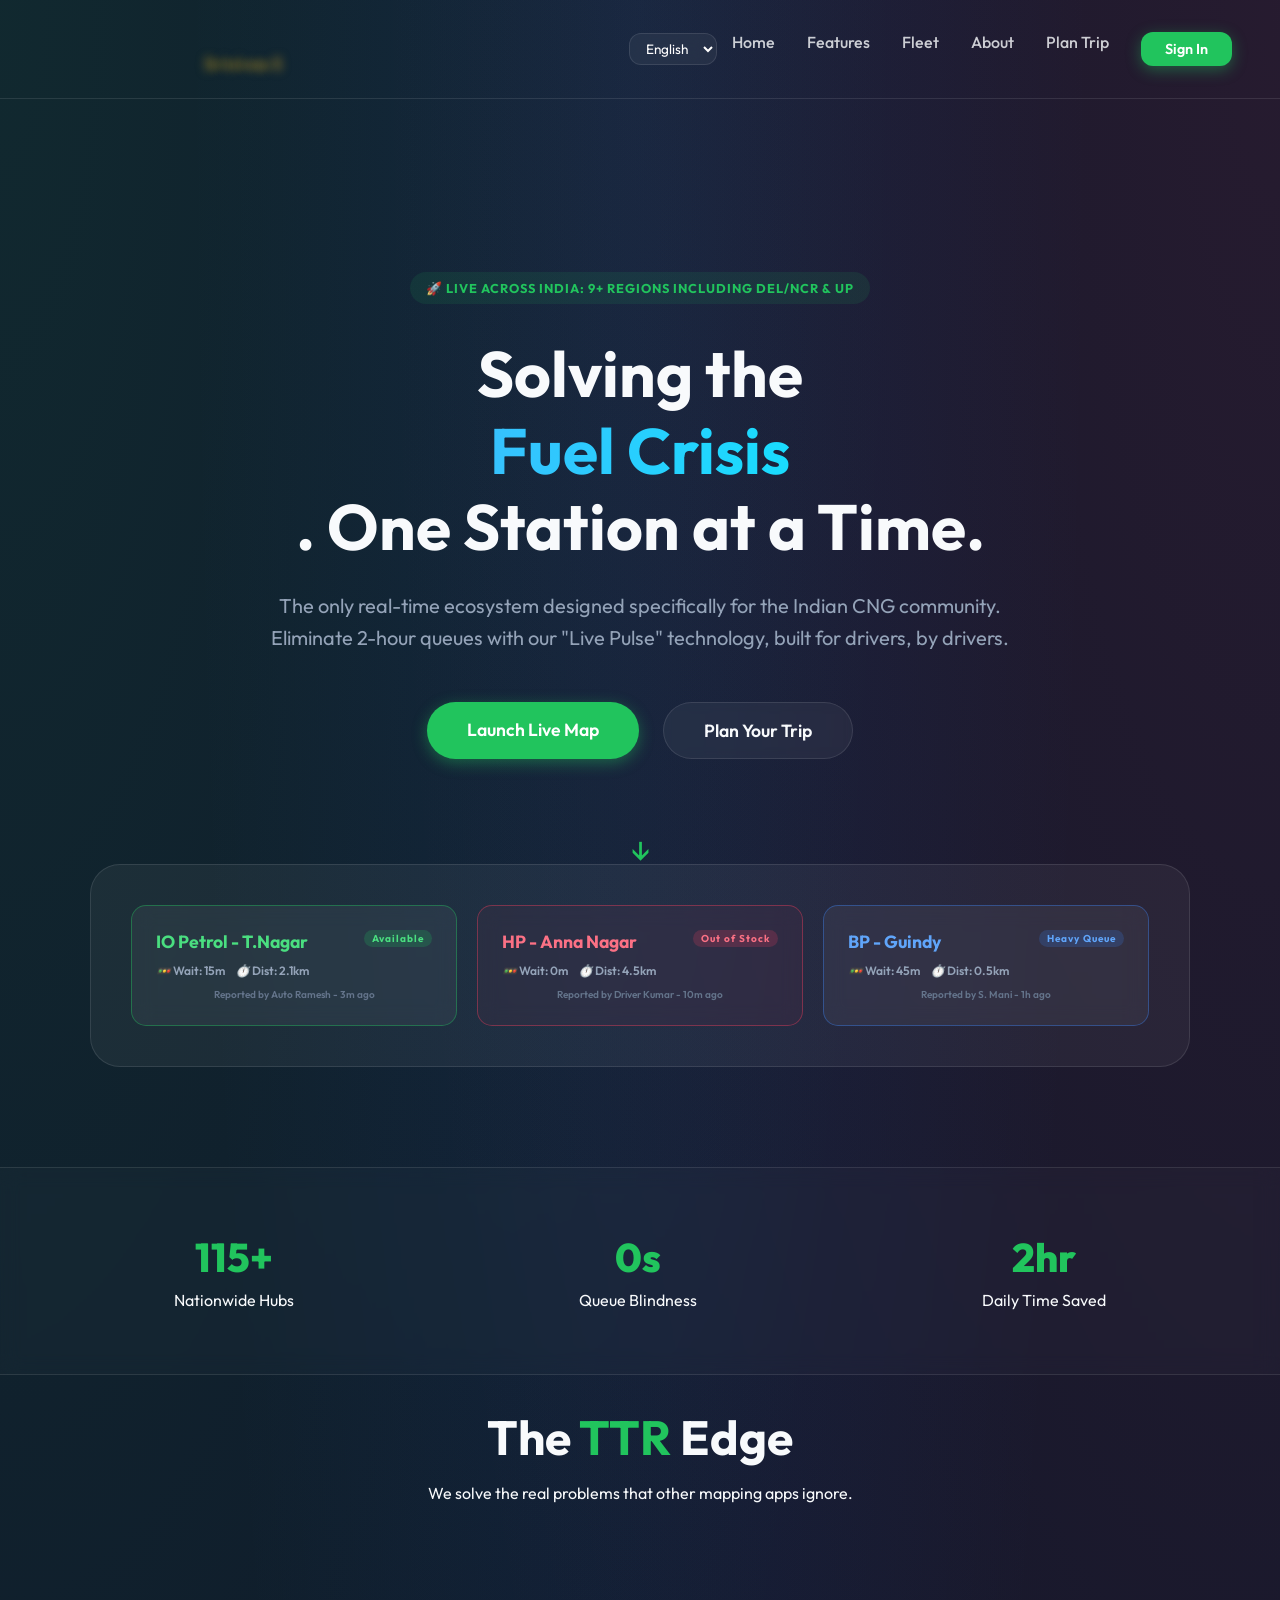
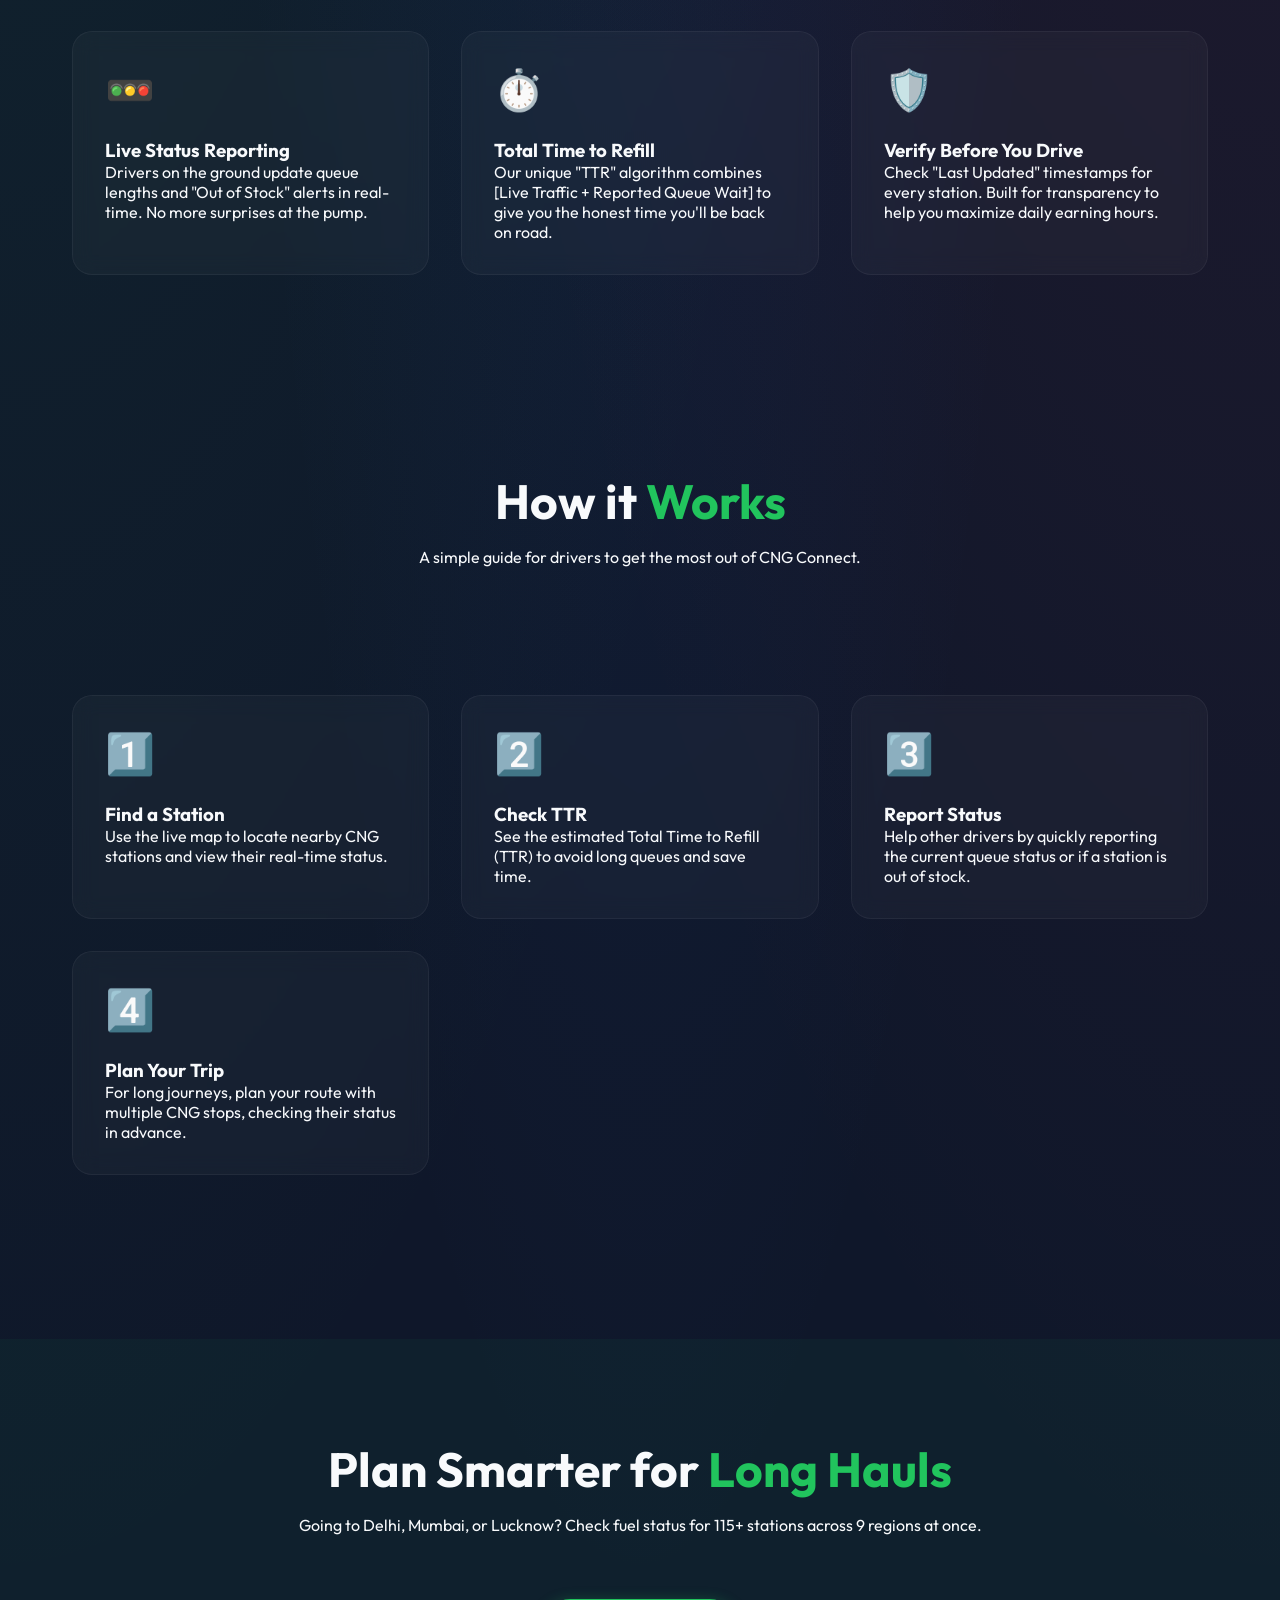
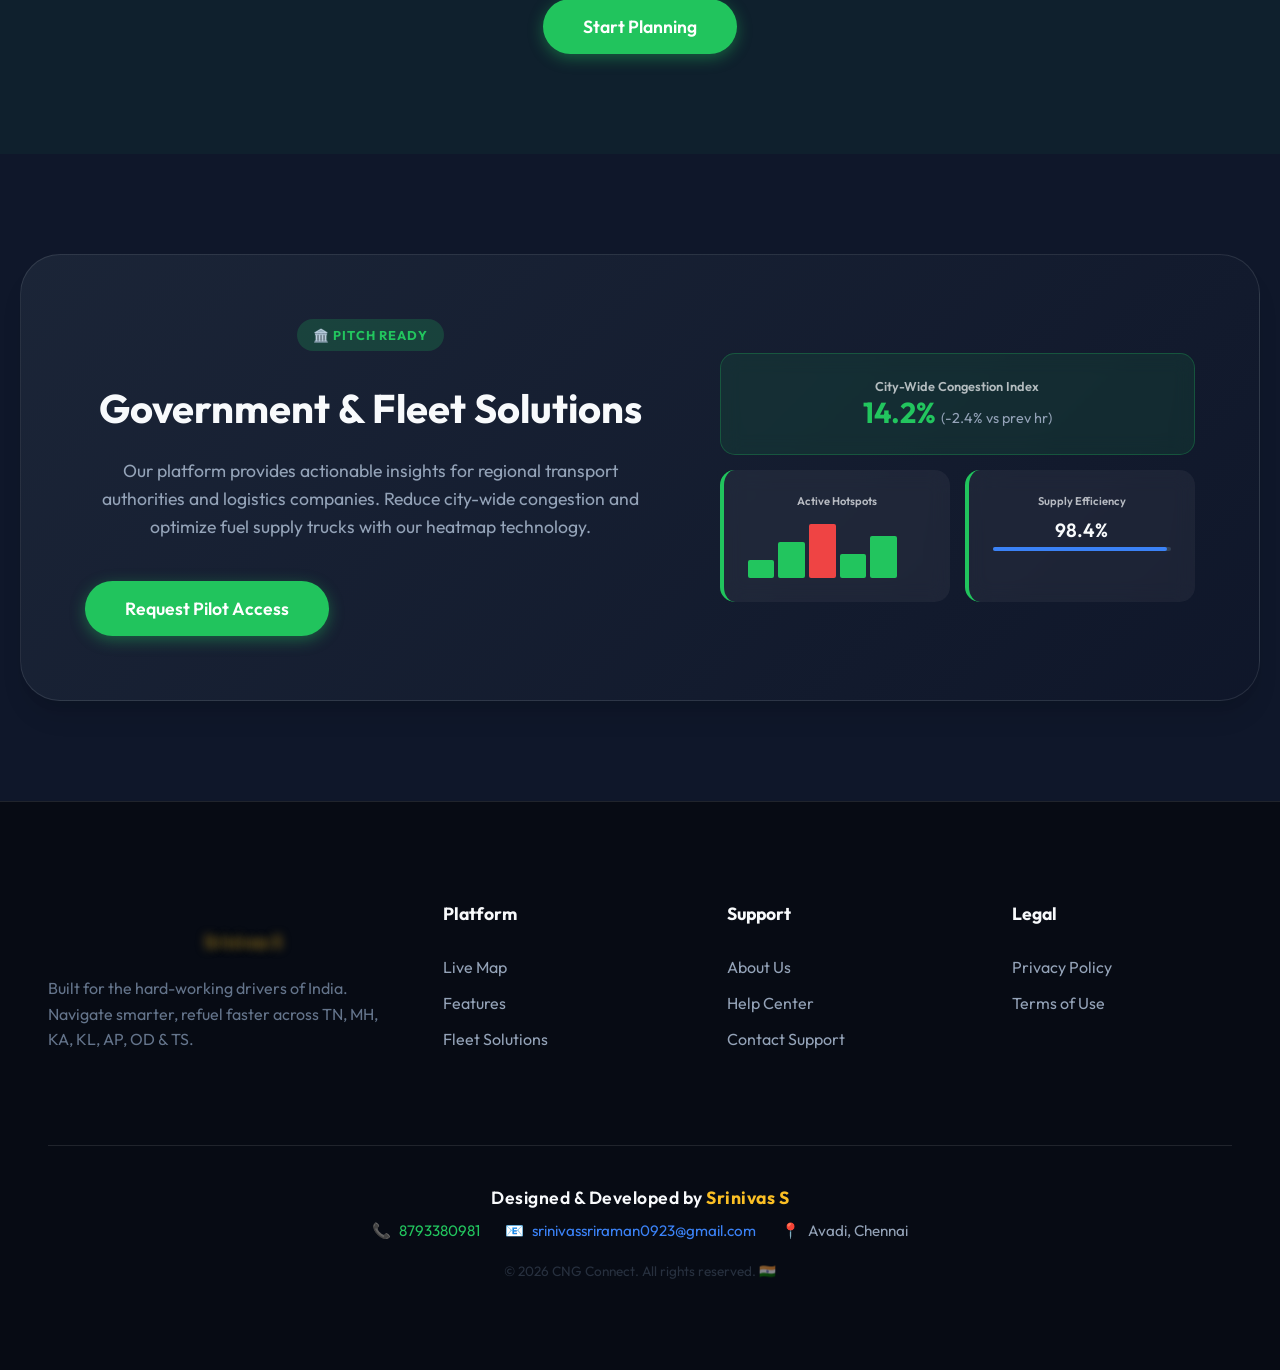
==== commit a759d771: "feat: add Delhi and UP hubs, update stats to 115+ stations" ====
--- a/src/main/resources/static/index.html
+++ b/src/main/resources/static/index.html
@@ -49,7 +49,7 @@
         <!-- Hero Section -->
         <section class="container hero" style="min-height: 85vh;">
             <div class="hero-content">
-                <div class="badge" id="hero-badge">🚀 LIVE ACROSS INDIA: TN, MH, KA, KL, AP, OD & TS</div>
+                <div class="badge" id="hero-badge">🚀 LIVE ACROSS INDIA: 9+ REGIONS INCLUDING DEL/NCR & UP</div>
                 <h1 id="hero-title">Solving the <span>Fuel Crisis</span>. One Station at a Time.</h1>
                 <p class="subtitle" id="hero-subtitle">
                     The only real-time ecosystem designed specifically for the Indian CNG community. 
@@ -106,7 +106,7 @@
         <!-- Stats Section -->
         <section class="stats-bar">
             <div class="stat-item">
-                <span class="stat-num" id="stat-num-hubs">110+</span>
+                <span class="stat-num" id="stat-num-hubs">115+</span>
                 <p id="stat-hubs">Nationwide Hubs</p>
             </div>
             <div class="stat-item">
@@ -181,7 +181,7 @@
         <section class="container" style="padding: 100px 20px; background: rgba(34, 197, 94, 0.05);">
             <div class="section-title">
                 <h2 id="trip-header">Plan Smarter for <span>Long Hauls</span></h2>
-                <p id="trip-desc">Going to Mumbai, Bangalore, or Bhubaneswar? Check fuel status for 110+ stations across 7 states at once.</p>
+                <p id="trip-desc">Going to Delhi, Mumbai, or Lucknow? Check fuel status for 115+ stations across 9 regions at once.</p>
             </div>
             <div class="btn-group">
                  <a href="plan-trip.html" target="_blank" class="btn btn-primary" id="btn-start-plan">Start Planning</a>
@@ -337,7 +337,7 @@
                 navAbout: 'About',
                 navPlan: 'Plan Trip',
                 btnLogin: 'Sign In',
-                heroBadge: '🚀 LIVE ACROSS INDIA: TN, MH, KA, KL, AP, OD & TS',
+                heroBadge: '🚀 LIVE ACROSS INDIA: 9+ REGIONS INCLUDING DEL/NCR & UP',
                 heroTitle: 'Solving the <span>Fuel Crisis</span>. One Station at a Time.',
                 heroSubtitle: 'The only real-time ecosystem designed specifically for the Indian CNG community. Eliminate 2-hour queues with our "Live Pulse" technology, built for drivers, by drivers.',
                 btnLaunch: 'Launch Live Map',
@@ -375,7 +375,7 @@
                 step4Title: 'Plan Your Trip',
                 step4Desc: 'For long journeys, plan your route with multiple CNG stops, checking their status in advance.',
                 tripHeader: 'Plan Smarter for <span>Long Hauls</span>',
-                tripDesc: 'Going to Mumbai, Bangalore, or Bhubaneswar? Check fuel status for 110+ stations across 7 states at once.',
+                tripDesc: 'Going to Delhi, Mumbai, or Lucknow? Check fuel status for 115+ stations across 9 regions at once.',
                 btnStartPlan: 'Start Planning',
                 badgePitch: '🏛️ PITCH READY',
                 fleetTitle: 'Government & <span>Fleet Solutions</span>',
@@ -406,7 +406,7 @@
                 navAbout: 'எங்களை பற்றி',
                 navPlan: 'பயணத் திட்டம்',
                 btnLogin: 'உள்நுழைக',
-                heroBadge: '🚀 இந்தியா முழுவதும் நேரலையில் உள்ளது: TN, MH, KA, KL, AP, OD & TS',
+                heroBadge: '🚀 இந்தியா முழுவதும் நேரலையில் உள்ளது: DEL/NCR & UP உட்பட 9+ பகுதிகள்',
                 heroTitle: '<span>எரிபொருள் நெருக்கடி</span>க்கு தீர்வு. ஒவ்வொரு நிலையமாக.',
                 heroSubtitle: 'இந்திய CNG சமூகத்திற்காக பிரத்யேகமாக வடிவமைக்கப்பட்ட ஒரே தொழில்நுட்பம். 2 மணிநேர வரிசைகளை எங்கள் "லைவ் பல்ஸ்" தொழில்நுட்பம் மூலம் நீக்குங்கள், ஓட்டுநர்களுக்காக ஓட்டுநர்களால் உருவாக்கப்பட்டது.',
                 btnLaunch: 'வரைபடத்தைத் திறக்கவும்',
@@ -444,7 +444,7 @@
                 step4Title: 'உங்கள் பயணத்தைத் திட்டமிடுங்கள்',
                 step4Desc: 'நீண்ட பயணங்களுக்கு, உங்கள் வழியில் பல CNG நிறுத்தங்களுடன் உங்கள் பயணத்தைத் திட்டமிடுங்கள், அவற்றின் நிலையை முன்கூட்டியே சரிபார்க்கவும்.',
                 tripHeader: '<span>நீண்ட பயண</span>த் திட்டம்',
-                tripDesc: 'மும்பை, பெங்களூர் அல்லது புவனேஸ்வர் செல்கிறீர்களா? 7 மாநிலங்களில் உள்ள 110+ நிலையங்களைப் பார்க்கவும்.',
+                tripDesc: 'டெல்லி, மும்பை அல்லது லக்னோ செல்கிறீர்களா? 9 பகுதிகளில் உள்ள 115+ நிலையங்களைப் பார்க்கவும்.',
                 btnStartPlan: 'திட்டமிடத் தொடங்கு',
                 badgePitch: '🏛️ பிட்ச் தயார்',
                 fleetTitle: 'அரசாங்கம் மற்றும் <span>கார்ப்பரேட் தீர்வுகள்</span>',
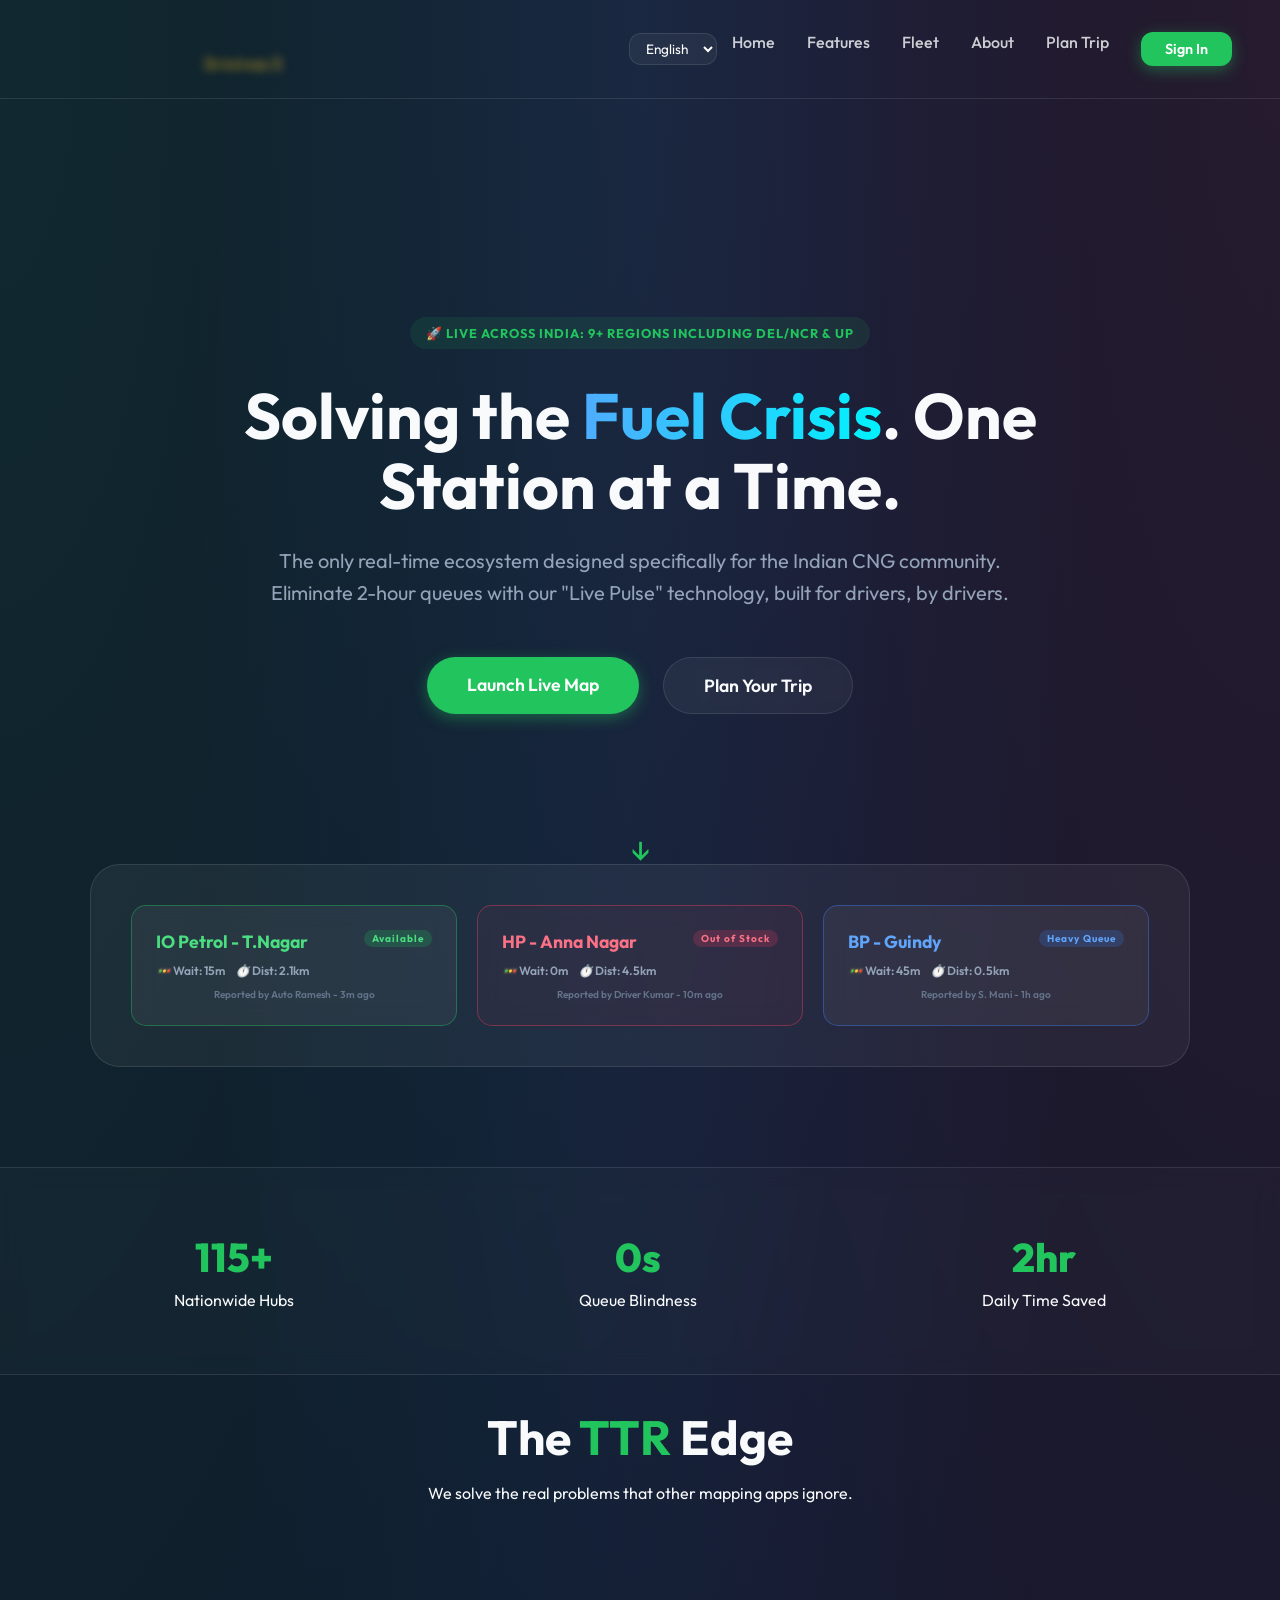
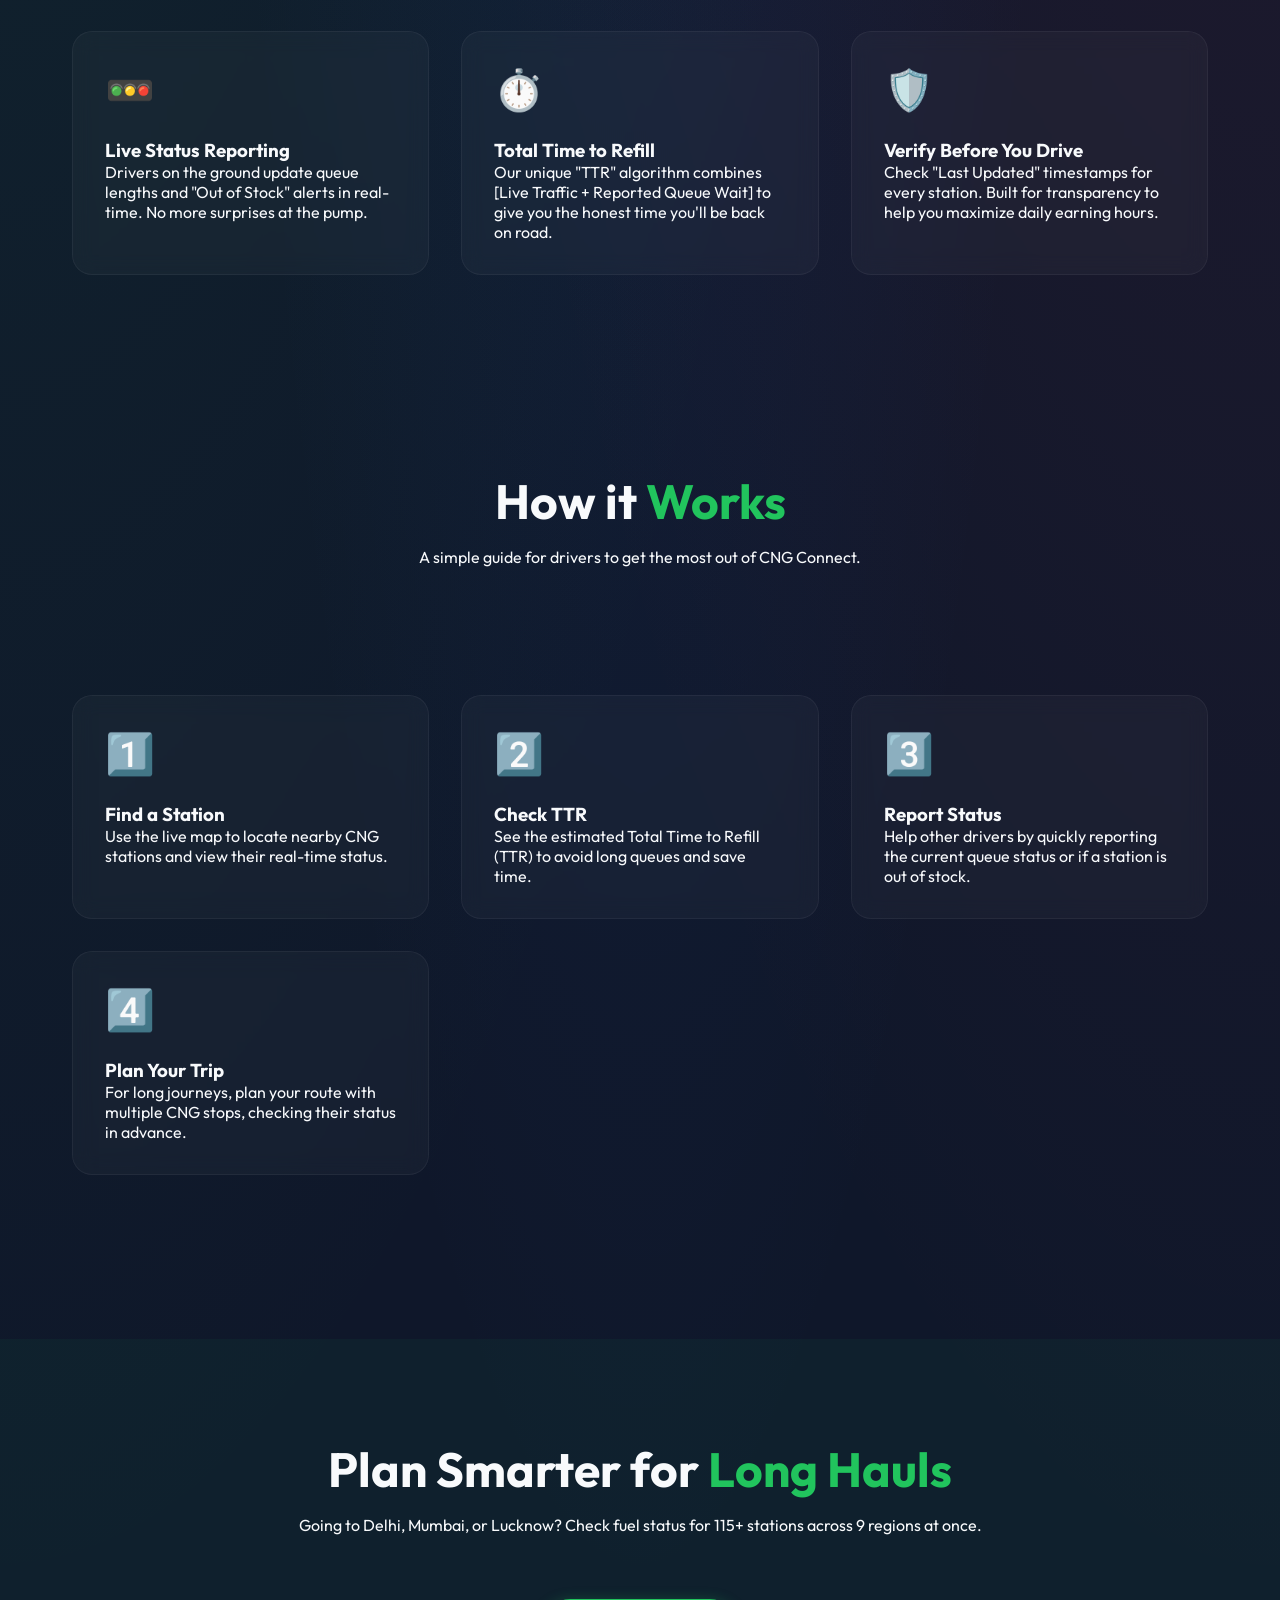
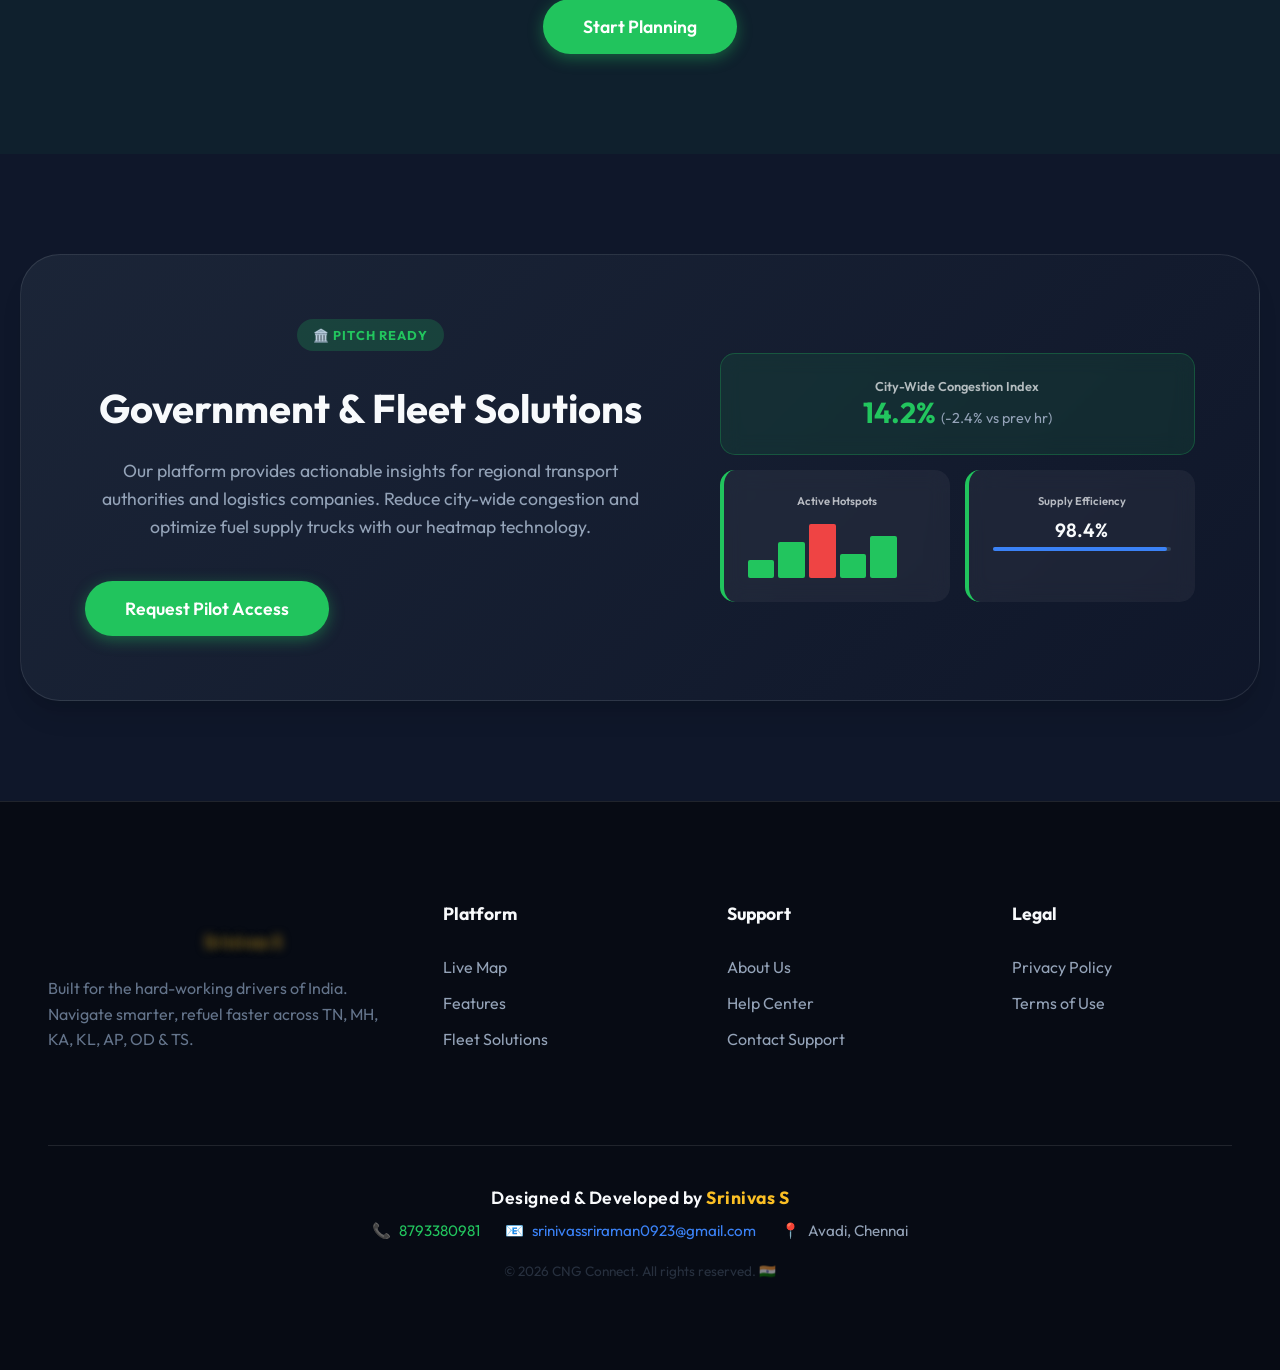
==== commit 99162e1e: "Fix mobile responsiveness and metadata" ====
--- a/src/main/resources/static/index.html
+++ b/src/main/resources/static/index.html
@@ -3,17 +3,23 @@
 
 <head>
     <meta charset="UTF-8">
-    <title>CNG Connect | Smart Wayfinding for India</title>
-    <meta name="viewport" content="width=device-width, initial-scale=1.0">
-    <meta name="description" content="Navigating the future of clean energy. Live CNG station status, queue times, and trip planning for professional drivers.">
-    <meta name="author" content="Srinivas">
-    
+    <title>CNG Connect | Official Real-Time Hub</title>
+    <meta name="viewport" content="width=device-width, initial-scale=1.0, maximum-scale=1.0, user-scalable=no">
+    <meta name="description" content="Official CNG Connect platform for real-time station monitoring and trip optimization. Built with standard safety protocols by Srinivas S.">
+    <meta name="author" content="Srinivas S">
+    <meta name="robots" content="index, follow">
+
     <!-- Open Graph / LinkedIn -->
     <meta property="og:type" content="website">
     <meta property="og:url" content="https://cng-connect-vi3n.onrender.com/">
-    <meta property="og:title" content="CNG Connect | Smart Wayfinding">
-    <meta property="og:description" content="Real-time fuel status and journey planning for Chennai's CNG community. Built by Srinivas.">
+    <meta property="og:title" content="CNG Connect | Official Real-Time Station Map">
+    <meta property="og:description" content="Official Indian CNG community ecosystem. Built for drivers. Authorized Developer: Srinivas S.">
+    <meta property="og:image" content="https://cdn-icons-png.flaticon.com/512/2950/2950660.png">
     
+    <!-- Professional PWA / Mobile tags -->
+    <meta name="apple-mobile-web-app-capable" content="yes">
+    <meta name="apple-mobile-web-app-status-bar-style" content="black-translucent">
+    <link rel="apple-touch-icon" href="https://cdn-icons-png.flaticon.com/512/2950/2950660.png">
     <link rel="icon" href="https://cdn-icons-png.flaticon.com/512/2950/2950660.png">
     <link href="https://fonts.googleapis.com/css2?family=Outfit:wght@300;400;600;700&display=swap" rel="stylesheet">
     <link rel="stylesheet" href="style.css">
@@ -32,16 +38,15 @@
                 <option value="ta-IN">தமிழ்</option>
             </select>
 
-            <div class="nav-links">
+            <div class="nav-links" id="nav-links">
                 <a href="index.html" class="nav-link" id="nav-home">Home</a>
                 <a href="#features" class="nav-link" id="nav-features">Features</a>
                 <a href="#fleet" class="nav-link" id="nav-fleet">Fleet</a>
                 <a href="how-it-works.html" class="nav-link" id="nav-about">About</a>
                 <a href="plan-trip.html" class="nav-link" id="nav-plan">Plan Trip</a>
-                
-                <a href="login.html" class="btn btn-primary" id="btn-login"
-                    style="padding: 0.5rem 1.5rem; border-radius: 12px; font-size: 0.9rem;">Sign In</a>
-            </div>
+                <a href="login.html" class="btn btn-primary" id="btn-login" style="padding: 0.5rem 1.5rem; border-radius: 12px; font-size: 0.9rem;">Sign In</a>
+            </div>
+            <div class="mobile-menu-btn" style="display: none;" onclick="toggleMobileMenu()">☰</div>
         </div>
     </nav>
 
@@ -470,6 +475,13 @@
             }
         };
 
+        function toggleMobileMenu() {
+            const nav = document.getElementById('nav-links');
+            nav.classList.toggle('active');
+            const btn = document.querySelector('.mobile-menu-btn');
+            btn.innerText = nav.classList.contains('active') ? '✕' : '☰';
+        }
+
         function changeLanguage() {
             const lang = document.getElementById('langSwitch').value;
             localStorage.setItem('preferredLang', lang);
--- a/src/main/resources/static/style.css
+++ b/src/main/resources/static/style.css
@@ -91,11 +91,12 @@
 h1 {
   font-size: 4rem;
   margin-bottom: 1.5rem;
-  line-height: 1.2;
+  line-height: 1.1;
+  white-space: pre-wrap;
 }
 
 h1 span {
-  display: block;
+  display: inline-block;
   background: linear-gradient(to right, #4facfe 0%, #00f2fe 100%);
   background-clip: text;
   -webkit-background-clip: text;
@@ -382,10 +383,32 @@
   }
 
   .nav-links {
-    display: none;
-  }
-
-  /* Could add a mobile menu later */
+    position: fixed;
+    top: 0;
+    right: -100%;
+    width: 80%;
+    height: 100vh;
+    background: #0f172a;
+    flex-direction: column;
+    justify-content: center;
+    align-items: center;
+    transition: 0.4s ease;
+    z-index: 2000;
+    box-shadow: -10px 0 30px rgba(0,0,0,0.5);
+    display: flex;
+  }
+
+  .nav-links.active {
+    right: 0;
+  }
+
+  .mobile-menu-btn {
+    display: block !important;
+    font-size: 1.5rem;
+    color: white;
+    cursor: pointer;
+    z-index: 2100;
+  }
 }
 
 /* Utilities */
@@ -409,19 +432,32 @@
 @media (max-width: 768px) {
   h1 {
     font-size: 2.5rem;
+    padding: 0 10px;
   }
 
   .navbar {
-    padding: 1rem;
+    padding: 1rem 1.5rem;
   }
 
   .btn-group {
     flex-direction: column;
     width: 100%;
+    gap: 1rem;
   }
 
   .btn {
     width: 100%;
+    padding: 0.8rem 1.5rem;
+    font-size: 1rem;
+  }
+
+  .hero {
+    padding-top: 60px;
+    min-height: auto !important;
+  }
+
+  .container {
+    padding: 1rem;
   }
 }
 
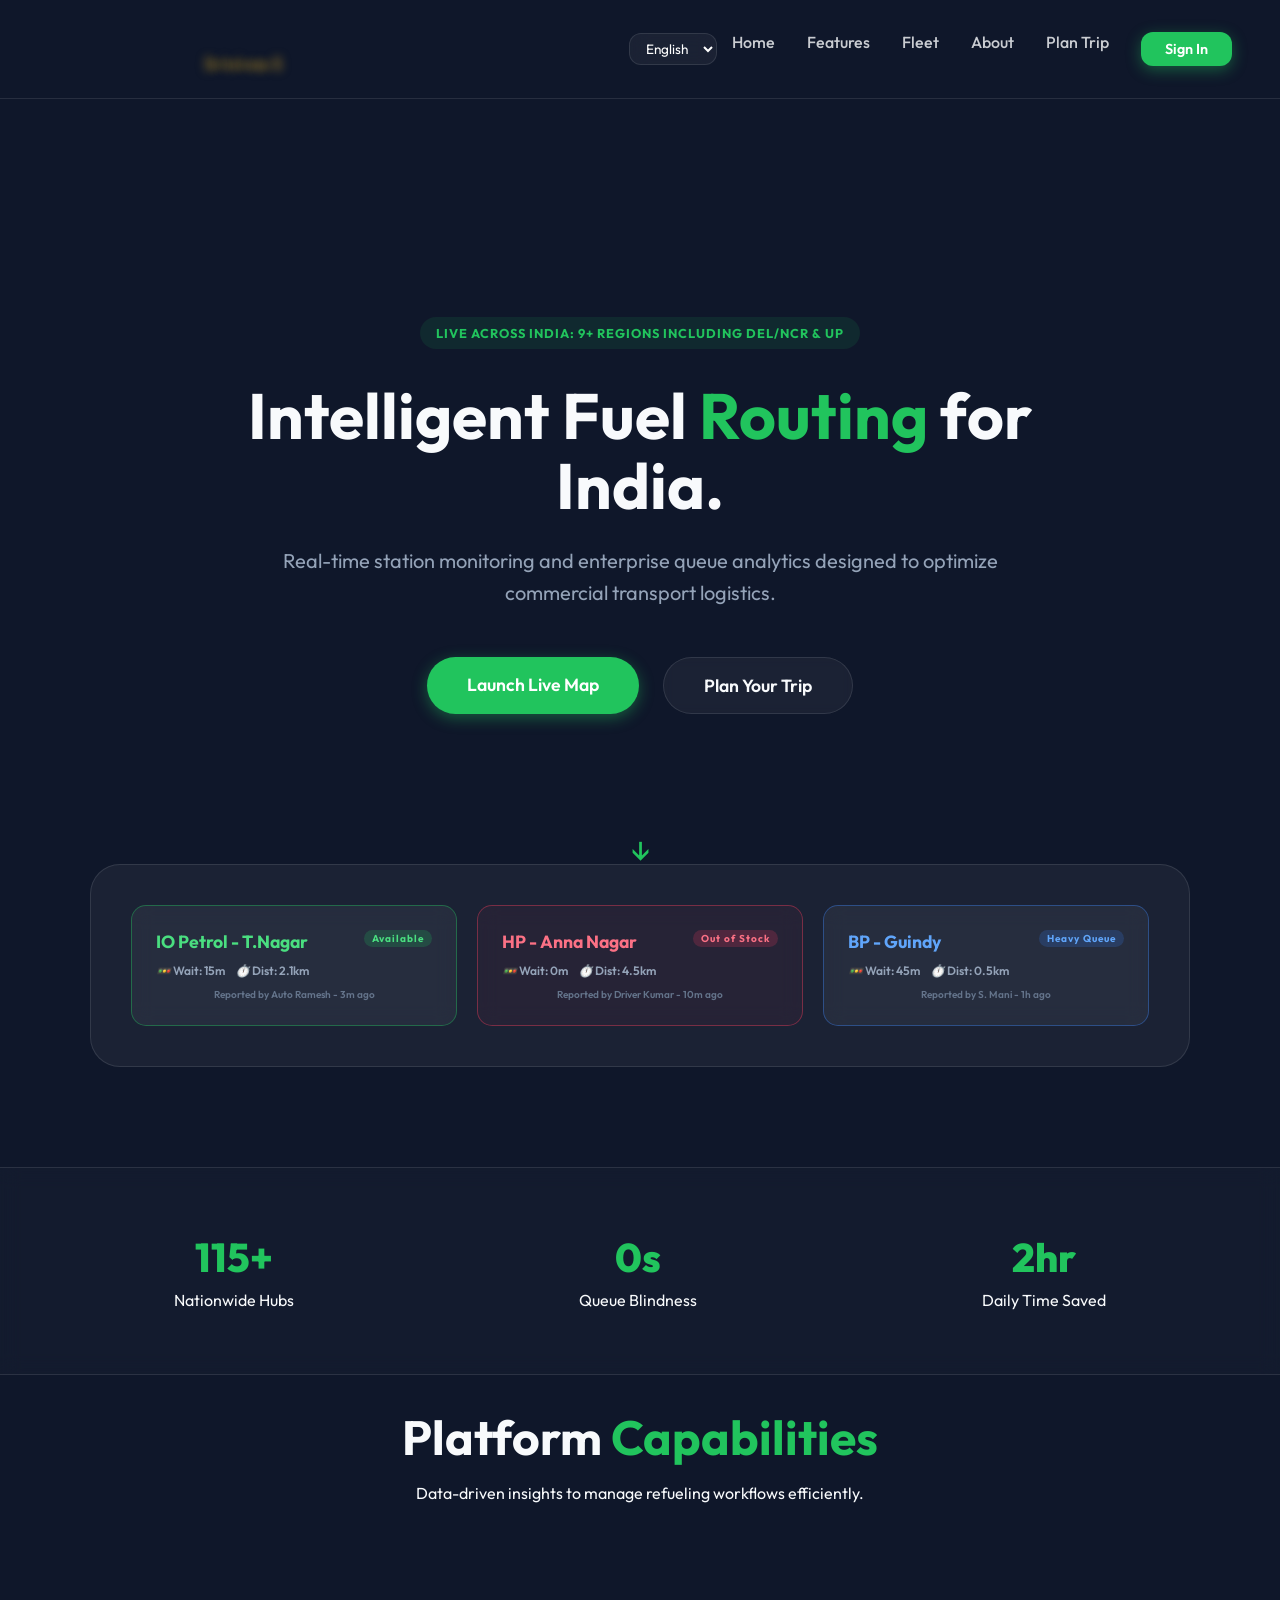
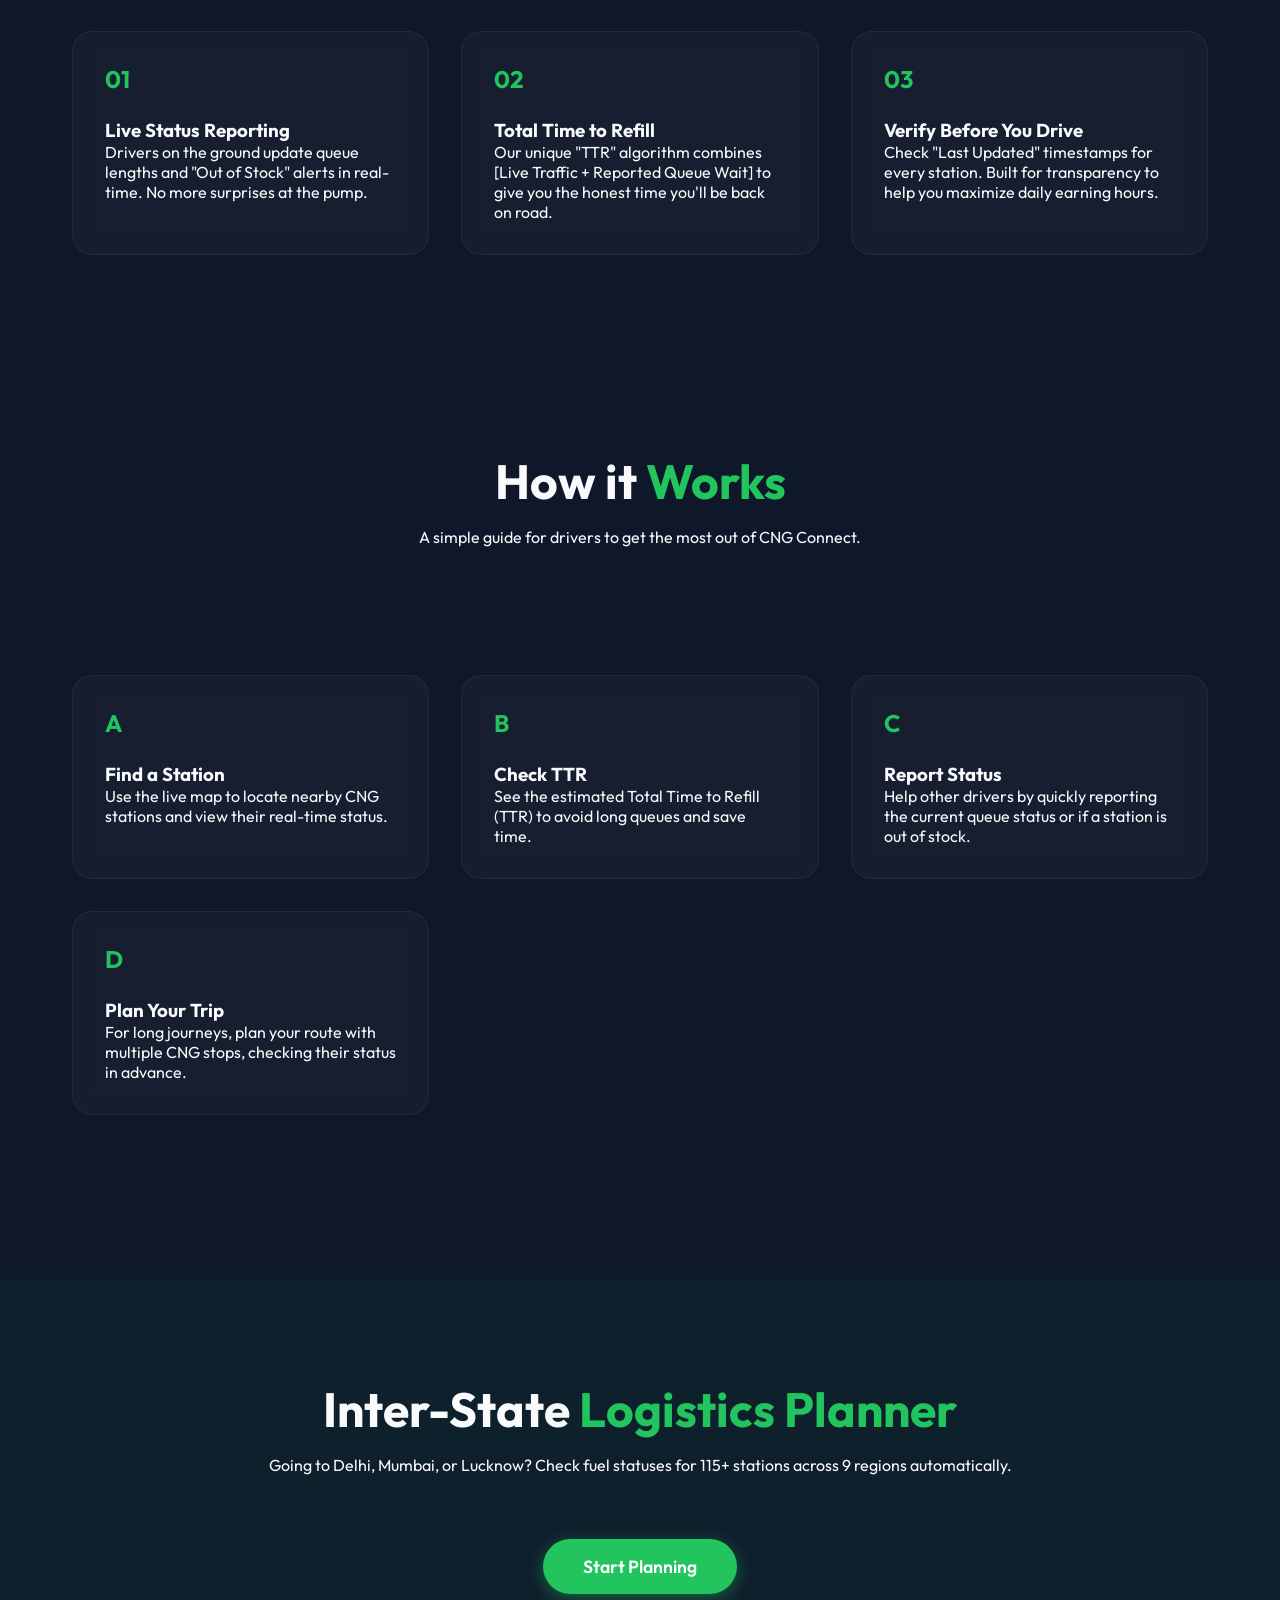
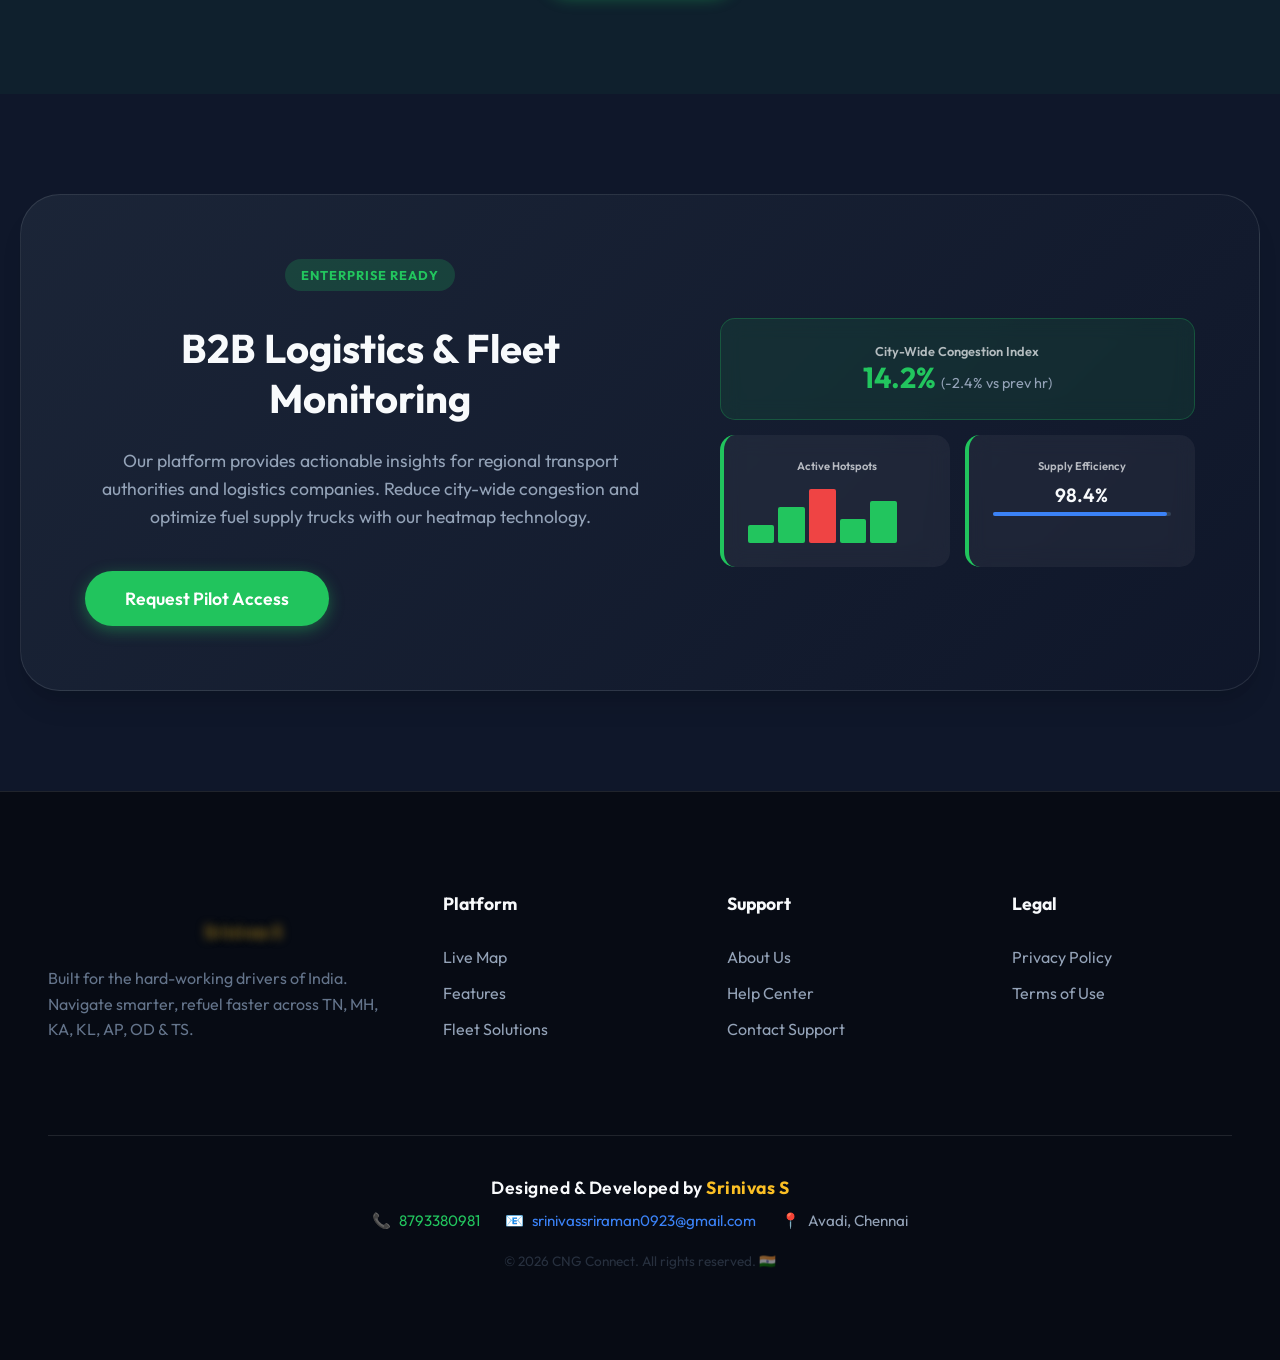
==== commit b5e2676d: "Tone down AI-style copy and styling to an enterprise look" ====
--- a/src/main/resources/static/index.html
+++ b/src/main/resources/static/index.html
@@ -54,11 +54,10 @@
         <!-- Hero Section -->
         <section class="container hero" style="min-height: 85vh;">
             <div class="hero-content">
-                <div class="badge" id="hero-badge">🚀 LIVE ACROSS INDIA: 9+ REGIONS INCLUDING DEL/NCR & UP</div>
-                <h1 id="hero-title">Solving the <span>Fuel Crisis</span>. One Station at a Time.</h1>
+                <div class="badge" id="hero-badge">LIVE ACROSS INDIA: 9+ REGIONS INCLUDING DEL/NCR & UP</div>
+                <h1 id="hero-title">Intelligent Fuel <span>Routing</span> for India.</h1>
                 <p class="subtitle" id="hero-subtitle">
-                    The only real-time ecosystem designed specifically for the Indian CNG community. 
-                    Eliminate 2-hour queues with our "Live Pulse" technology, built for drivers, by drivers.
+                    Real-time station monitoring and enterprise queue analytics designed to optimize commercial transport logistics.
                 </p>
                 <div class="btn-group">
                     <a href="login.html" class="btn btn-primary" id="btn-launch">Launch Live Map</a>
@@ -127,24 +126,24 @@
         <!-- Features Section -->
         <section id="features" class="container features-section">
             <div class="section-title">
-                <h2 id="features-title">The <span>TTR</span> Edge</h2>
-                <p id="features-subtitle">We solve the real problems that other mapping apps ignore.</p>
+                <h2 id="features-title">Platform <span>Capabilities</span></h2>
+                <p id="features-subtitle">Data-driven insights to manage refueling workflows efficiently.</p>
             </div>
             <div class="features-grid">
                 <div class="feature-card">
-                    <div class="feature-icon">🚥</div>
+                    <div class="feature-icon" style="font-size: 1.5rem; font-weight: bold; color: var(--primary);">01</div>
                     <h3 id="feature-live-title">Live Status Reporting</h3>
                     <p id="feature-live-desc">Drivers on the ground update queue lengths and "Out of Stock" alerts in real-time. No more
                         surprises at the pump.</p>
                 </div>
                 <div class="feature-card">
-                    <div class="feature-icon">⏱️</div>
+                    <div class="feature-icon" style="font-size: 1.5rem; font-weight: bold; color: var(--primary);">02</div>
                     <h3 id="feature-ttr-title">Total Time to Refill</h3>
                     <p id="feature-ttr-desc">Our unique "TTR" algorithm combines [Live Traffic + Reported Queue Wait] to give you the honest
                         time you'll be back on road.</p>
                 </div>
                 <div class="feature-card">
-                    <div class="feature-icon">🛡️</div>
+                    <div class="feature-icon" style="font-size: 1.5rem; font-weight: bold; color: var(--primary);">03</div>
                     <h3 id="feature-verify-title">Verify Before You Drive</h3>
                     <p id="feature-verify-desc">Check "Last Updated" timestamps for every station. Built for transparency to help you maximize
                         daily earning hours.</p>
@@ -160,22 +159,22 @@
             </div>
             <div class="features-grid">
                 <div class="feature-card">
-                    <div class="feature-icon">1️⃣</div>
+                    <div class="feature-icon" style="font-size: 1.5rem; font-weight: bold; color: var(--primary);">A</div>
                     <h3 id="step-1-title">Find a Station</h3>
                     <p id="step-1-desc">Use the live map to locate nearby CNG stations and view their real-time status.</p>
                 </div>
                 <div class="feature-card">
-                    <div class="feature-icon">2️⃣</div>
+                    <div class="feature-icon" style="font-size: 1.5rem; font-weight: bold; color: var(--primary);">B</div>
                     <h3 id="step-2-title">Check TTR</h3>
                     <p id="step-2-desc">See the estimated Total Time to Refill (TTR) to avoid long queues.</p>
                 </div>
                 <div class="feature-card">
-                    <div class="feature-icon">3️⃣</div>
+                    <div class="feature-icon" style="font-size: 1.5rem; font-weight: bold; color: var(--primary);">C</div>
                     <h3 id="step-3-title">Report Status</h3>
                     <p id="step-3-desc">Help others by reporting the current queue status or if a station is out of stock.</p>
                 </div>
                 <div class="feature-card">
-                    <div class="feature-icon">4️⃣</div>
+                    <div class="feature-icon" style="font-size: 1.5rem; font-weight: bold; color: var(--primary);">D</div>
                     <h3 id="step-4-title">Plan Trip</h3>
                     <p id="step-4-desc">Plan journeys with multiple CNG stops, checking their status in advance.</p>
                 </div>
@@ -201,7 +200,7 @@
                     <h2 id="fleet-title">Government & <span>Fleet Solutions</span></h2>
                     <p id="fleet-desc">Our platform provides actionable insights for regional transport authorities and logistics companies. Reduce city-wide congestion and optimize fuel supply trucks with our heatmap technology.</p>
                     <div style="display: flex; gap: 15px; flex-wrap: wrap;">
-                        <a href="#" class="btn btn-primary" id="btn-pilot">Request Pilot Access</a>
+                        <a href="javascript:void(0)" onclick="openPilotModal()" class="btn btn-primary" id="btn-pilot">Request Pilot Access</a>
                     </div>
                 </div>
                 <div class="fleet-mockup" style="display: grid; grid-template-columns: 1fr 1fr; gap: 15px;">
@@ -287,6 +286,40 @@
         </div>
     </div>
 
+    <!-- Fleet Pilot Modal -->
+    <div id="pilot-modal" style="display:none; position:fixed; inset:0; z-index:9999; background:rgba(2,6,23,0.88); backdrop-filter:blur(8px); justify-content:center; align-items:center;" onclick="if(event.target===this)closePilotModal()">
+        <div style="background:#0f172a; border:1px solid var(--primary); border-radius:24px; padding:40px; max-width:500px; width:90%; position:relative; box-shadow: 0 0 40px rgba(34, 197, 94, 0.1);">
+            <button onclick="closePilotModal()" style="position:absolute; top:20px; right:20px; background:none; border:none; color:#94a3b8; font-size:24px; cursor:pointer;">✕</button>
+            <h2 style="color:var(--light); margin-bottom:10px; font-size:1.8rem; display:flex; align-items:center; gap:10px;">
+                <span style="color:var(--primary);">B2B</span> Fleet Pilot
+            </h2>
+            <p style="color:#94a3b8; font-size:0.95rem; margin-bottom:30px;">Request early access to the CNG Connect enterprise heatmap & dispatcher dashboard.</p>
+            
+            <form id="pilotForm" onsubmit="submitPilot(event)">
+                <div style="margin-bottom:20px;">
+                    <label style="display:block; color:#cbd5e1; margin-bottom:8px; font-size:0.9rem; font-weight:600;">Company Name</label>
+                    <input type="text" required style="width:100%; padding:14px; background:rgba(255,255,255,0.05); border:1px solid rgba(255,255,255,0.1); border-radius:12px; color:white; font-family:'Outfit', sans-serif;">
+                </div>
+                <div style="display:flex; gap:15px; margin-bottom:20px; flex-wrap: wrap;">
+                    <div style="flex:1; min-width: 200px;">
+                        <label style="display:block; color:#cbd5e1; margin-bottom:8px; font-size:0.9rem; font-weight:600;">Work Email</label>
+                        <input type="email" required style="width:100%; padding:14px; background:rgba(255,255,255,0.05); border:1px solid rgba(255,255,255,0.1); border-radius:12px; color:white; font-family:'Outfit', sans-serif;">
+                    </div>
+                    <div style="flex:1; min-width: 150px;">
+                        <label style="display:block; color:#cbd5e1; margin-bottom:8px; font-size:0.9rem; font-weight:600;">Fleet Size</label>
+                        <select required style="width:100%; padding:14px; background:rgba(255,255,255,0.05); border:1px solid rgba(255,255,255,0.1); border-radius:12px; color:white; font-family:'Outfit', sans-serif;">
+                            <option value="" disabled selected>Select size...</option>
+                            <option value="1-10">1 - 10</option>
+                            <option value="11-50">11 - 50</option>
+                            <option value="50+">50+</option>
+                        </select>
+                    </div>
+                </div>
+                <button type="submit" class="btn btn-primary" style="width:100%; padding:16px; border-radius:16px; font-size:1.1rem; border:none; margin-top:10px; font-family:'Outfit', sans-serif;">Submit Request</button>
+            </form>
+        </div>
+    </div>
+
     <script>
         const legalContent = {
             privacy: {
@@ -330,7 +363,37 @@
             document.getElementById('legal-modal').style.display = 'none';
             document.body.style.overflow = '';
         }
-        document.addEventListener('keydown', e => { if (e.key === 'Escape') closeModal(); });
+        
+        function openPilotModal() {
+            document.getElementById('pilot-modal').style.display = 'flex';
+            document.body.style.overflow = 'hidden';
+        }
+        
+        function closePilotModal() {
+            document.getElementById('pilot-modal').style.display = 'none';
+            document.body.style.overflow = '';
+        }
+        
+        function submitPilot(e) {
+            e.preventDefault();
+            const btn = e.target.querySelector('button');
+            btn.innerHTML = 'Sending...';
+            btn.style.opacity = '0.7';
+            setTimeout(() => {
+                alert("Thank you! Your enterprise pilot request has been logged. Our B2B onboarding team will contact you within 24 hours.");
+                closePilotModal();
+                e.target.reset();
+                btn.innerHTML = 'Submit Request';
+                btn.style.opacity = '1';
+            }, 1000);
+        }
+
+        document.addEventListener('keydown', e => { 
+            if (e.key === 'Escape') {
+                closeModal();
+                closePilotModal();
+            }
+        });
     </script>
 
     <script>
@@ -342,9 +405,9 @@
                 navAbout: 'About',
                 navPlan: 'Plan Trip',
                 btnLogin: 'Sign In',
-                heroBadge: '🚀 LIVE ACROSS INDIA: 9+ REGIONS INCLUDING DEL/NCR & UP',
-                heroTitle: 'Solving the <span>Fuel Crisis</span>. One Station at a Time.',
-                heroSubtitle: 'The only real-time ecosystem designed specifically for the Indian CNG community. Eliminate 2-hour queues with our "Live Pulse" technology, built for drivers, by drivers.',
+                heroBadge: 'LIVE ACROSS INDIA: 9+ REGIONS INCLUDING DEL/NCR & UP',
+                heroTitle: 'Intelligent Fuel <span>Routing</span> for India.',
+                heroSubtitle: 'Real-time station monitoring and enterprise queue analytics designed to optimize commercial transport logistics.',
                 btnLaunch: 'Launch Live Map',
                 btnPlanHero: 'Plan Your Trip',
                 statHubs: 'Nationwide Hubs',
@@ -361,8 +424,8 @@
                 reportedByA: 'Reported by Auto Ramesh - 3m ago',
                 reportedByK: 'Reported by Driver Kumar - 10m ago',
                 reportedByS: 'Reported by S. Mani - 1h ago',
-                featuresTitle: 'The <span>TTR</span> Edge',
-                featuresSubtitle: 'We solve the real problems that other mapping apps ignore.',
+                featuresTitle: 'Platform <span>Capabilities</span>',
+                featuresSubtitle: 'Data-driven insights to manage refueling workflows efficiently.',
                 featureLiveTitle: 'Live Status Reporting',
                 featureLiveDesc: 'Drivers on the ground update queue lengths and "Out of Stock" alerts in real-time. No more surprises at the pump.',
                 featureTTRTitle: 'Total Time to Refill',
@@ -379,11 +442,11 @@
                 step3Desc: 'Help other drivers by quickly reporting the current queue status or if a station is out of stock.',
                 step4Title: 'Plan Your Trip',
                 step4Desc: 'For long journeys, plan your route with multiple CNG stops, checking their status in advance.',
-                tripHeader: 'Plan Smarter for <span>Long Hauls</span>',
-                tripDesc: 'Going to Delhi, Mumbai, or Lucknow? Check fuel status for 115+ stations across 9 regions at once.',
+                tripHeader: 'Inter-State <span>Logistics Planner</span>',
+                tripDesc: 'Going to Delhi, Mumbai, or Lucknow? Check fuel statuses for 115+ stations across 9 regions automatically.',
                 btnStartPlan: 'Start Planning',
-                badgePitch: '🏛️ PITCH READY',
-                fleetTitle: 'Government & <span>Fleet Solutions</span>',
+                badgePitch: 'ENTERPRISE READY',
+                fleetTitle: 'B2B Logistics & <span>Fleet Monitoring</span>',
                 fleetDesc: 'Our platform provides actionable insights for regional transport authorities and logistics companies. Reduce city-wide congestion and optimize fuel supply trucks with our heatmap technology.',
                 btnPilot: 'Request Pilot Access',
                 labelCityIndex: 'City-Wide Congestion Index',
--- a/src/main/resources/static/style.css
+++ b/src/main/resources/static/style.css
@@ -18,10 +18,6 @@
 
 body {
   background: #0f172a;
-  background-image:
-    radial-gradient(at 0% 0%, rgba(34, 197, 94, 0.1) 0, transparent 50%),
-    radial-gradient(at 50% 0%, rgba(59, 130, 246, 0.1) 0, transparent 50%),
-    radial-gradient(at 100% 0%, rgba(244, 63, 94, 0.1) 0, transparent 50%);
   color: var(--light);
   min-height: 100vh;
   display: flex;
@@ -97,10 +93,7 @@
 
 h1 span {
   display: inline-block;
-  background: linear-gradient(to right, #4facfe 0%, #00f2fe 100%);
-  background-clip: text;
-  -webkit-background-clip: text;
-  -webkit-text-fill-color: transparent;
+  color: var(--primary);
 }
 
 .subtitle {
@@ -135,8 +128,8 @@
 }
 
 .btn-primary:hover {
-  transform: translateY(-3px);
-  box-shadow: 0 8px 25px rgba(34, 197, 94, 0.6);
+  transform: translateY(-2px);
+  box-shadow: 0 6px 15px rgba(34, 197, 94, 0.4);
 }
 
 .btn-secondary {
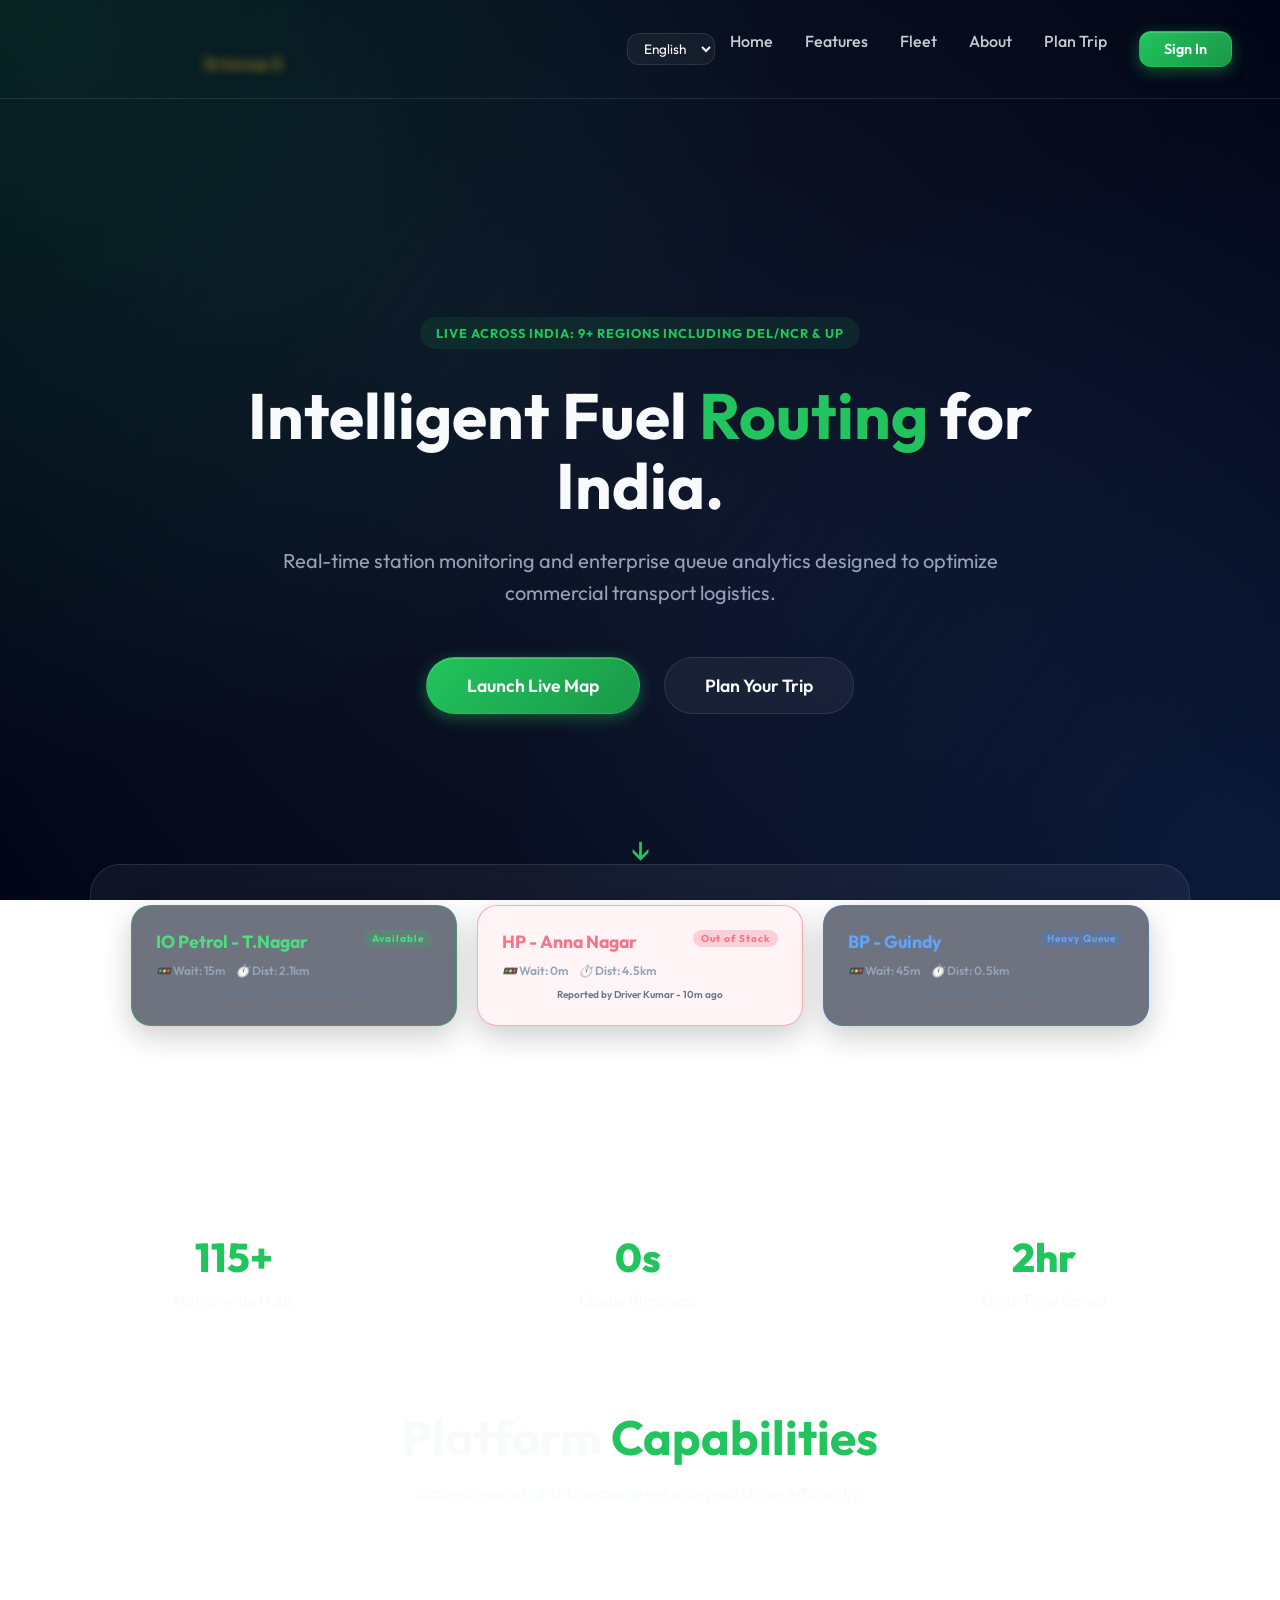
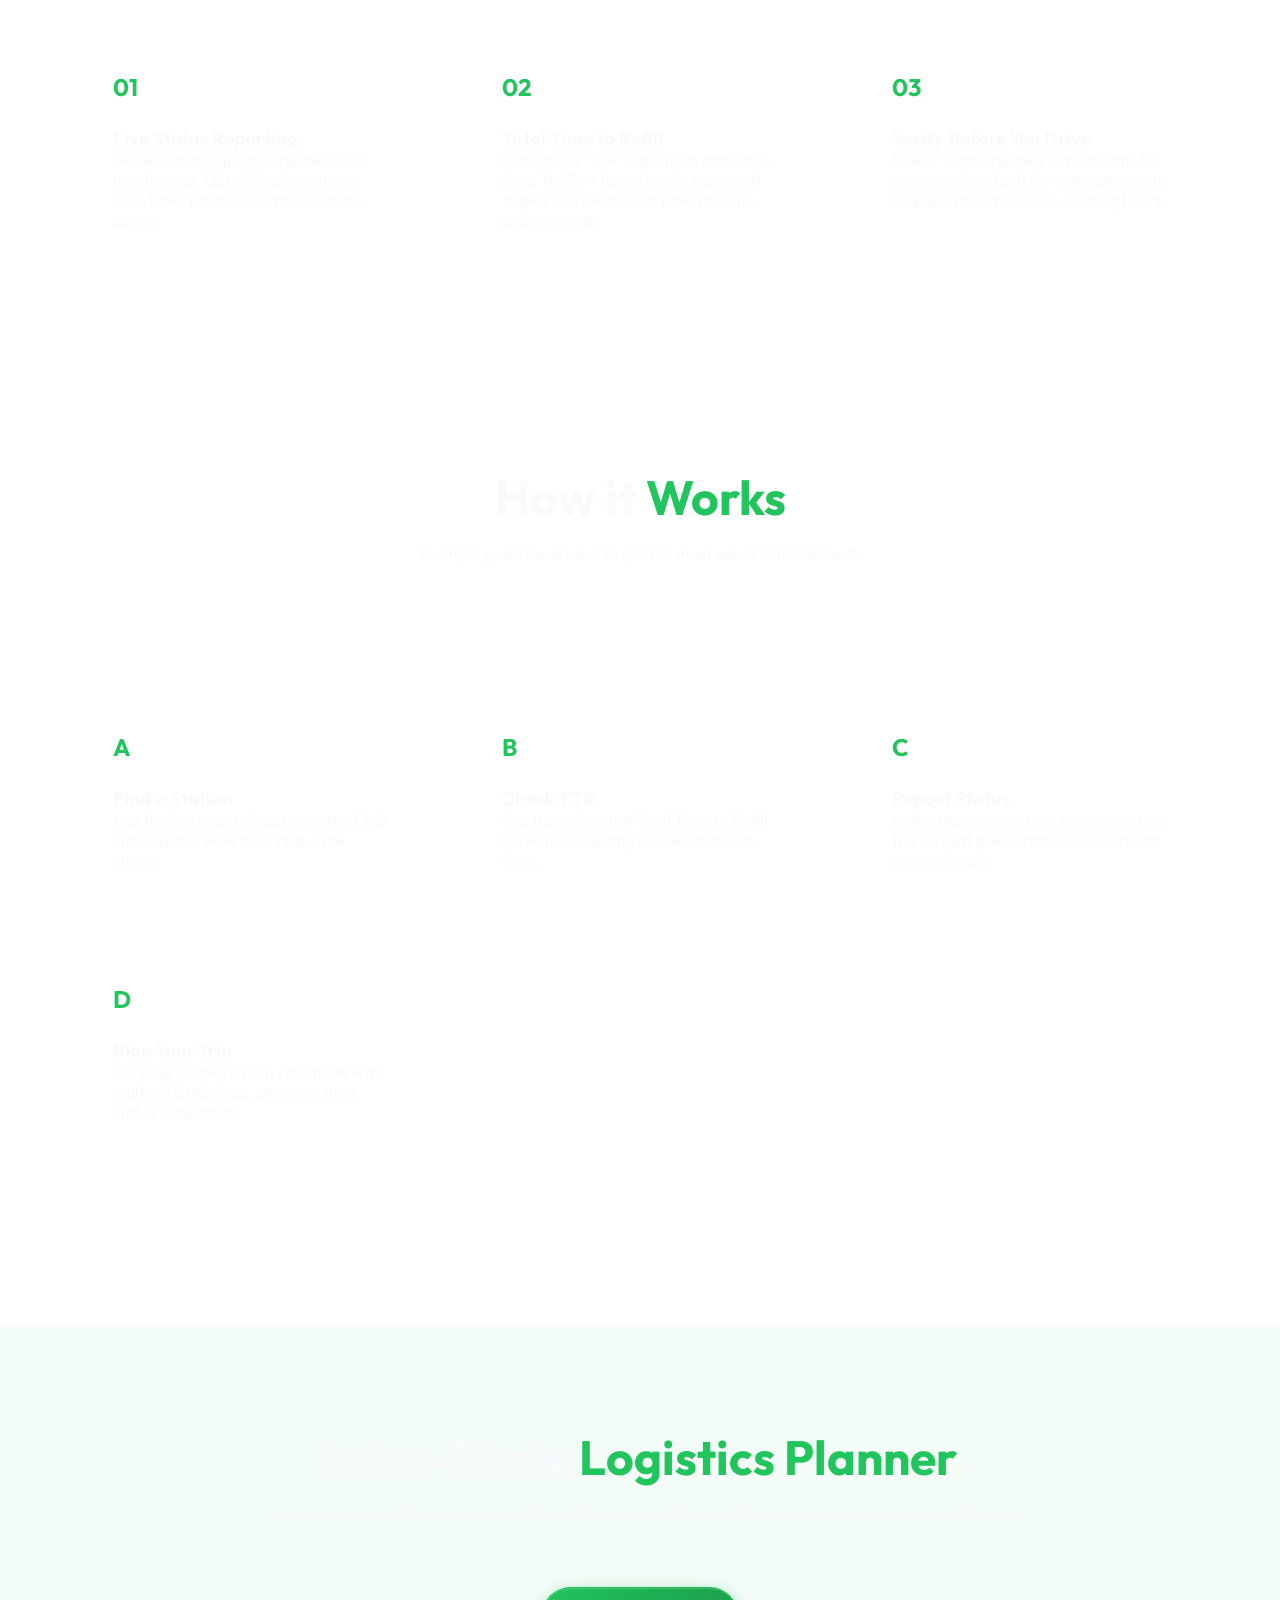
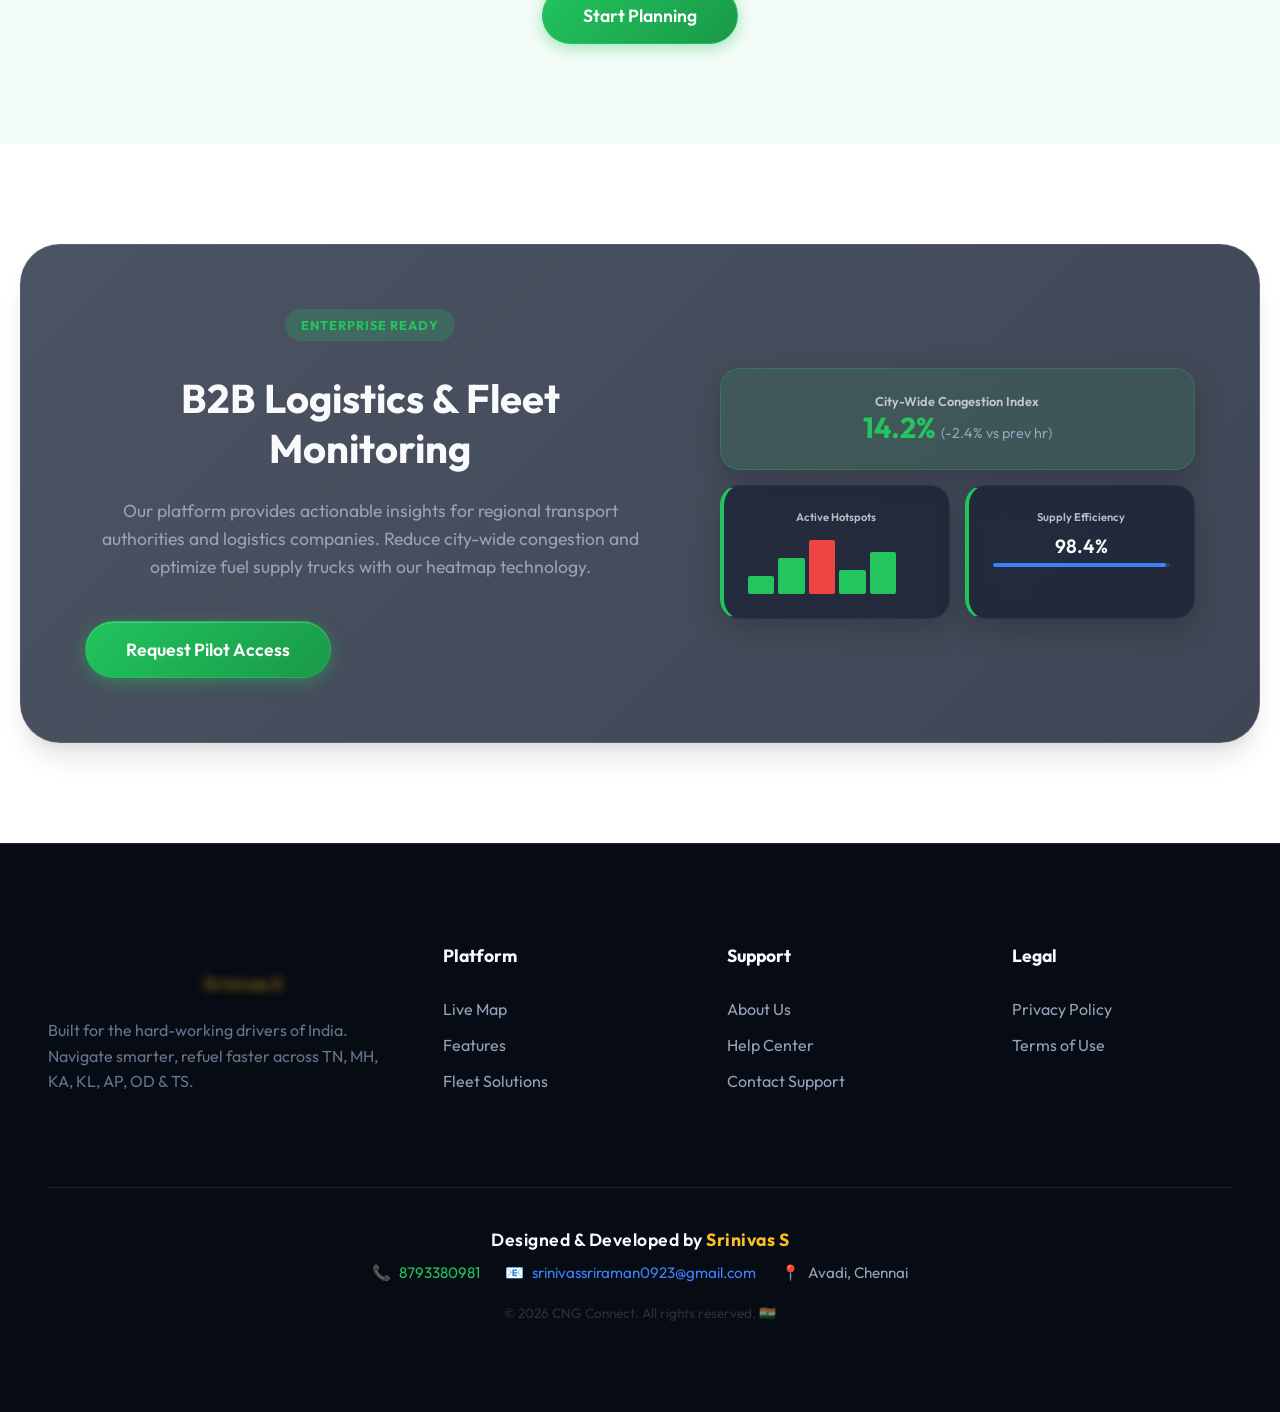
==== commit fce862d7: "feat: Add premium aesthetics, health keep-awake service, resolve secret leaks, and update custom log" ====
--- a/src/main/resources/static/index.html
+++ b/src/main/resources/static/index.html
@@ -14,13 +14,13 @@
     <meta property="og:url" content="https://cng-connect-vi3n.onrender.com/">
     <meta property="og:title" content="CNG Connect | Official Real-Time Station Map">
     <meta property="og:description" content="Official Indian CNG community ecosystem. Built for drivers. Authorized Developer: Srinivas S.">
-    <meta property="og:image" content="https://cdn-icons-png.flaticon.com/512/2950/2950660.png">
+    <meta property="og:image" content="logo.png">
     
     <!-- Professional PWA / Mobile tags -->
     <meta name="apple-mobile-web-app-capable" content="yes">
     <meta name="apple-mobile-web-app-status-bar-style" content="black-translucent">
-    <link rel="apple-touch-icon" href="https://cdn-icons-png.flaticon.com/512/2950/2950660.png">
-    <link rel="icon" href="https://cdn-icons-png.flaticon.com/512/2950/2950660.png">
+    <link rel="apple-touch-icon" href="logo.png">
+    <link rel="icon" href="logo.png">
     <link href="https://fonts.googleapis.com/css2?family=Outfit:wght@300;400;600;700&display=swap" rel="stylesheet">
     <link rel="stylesheet" href="style.css">
 </head>
@@ -635,4 +635,4 @@
     </script>
 </body>
 
-</html>+</html>
--- a/src/main/resources/static/style.css
+++ b/src/main/resources/static/style.css
@@ -17,7 +17,10 @@
 }
 
 body {
-  background: #0f172a;
+  background: radial-gradient(circle at top left, rgba(34, 197, 94, 0.15) 0%, transparent 50%),
+              radial-gradient(circle at bottom right, rgba(59, 130, 246, 0.15) 0%, transparent 50%),
+              radial-gradient(circle at center, rgba(15, 23, 42, 1) 0%, #020617 100%);
+  background-attachment: fixed;
   color: var(--light);
   min-height: 100vh;
   display: flex;
@@ -122,14 +125,16 @@
 }
 
 .btn-primary {
-  background: var(--primary);
+  background: linear-gradient(135deg, var(--primary), var(--primary-dark));
   color: white;
-  box-shadow: 0 4px 15px rgba(34, 197, 94, 0.4);
+  box-shadow: 0 4px 15px rgba(34, 197, 94, 0.4), inset 0 1px 0 rgba(255, 255, 255, 0.2);
+  border: 1px solid rgba(34, 197, 94, 0.5);
 }
 
 .btn-primary:hover {
-  transform: translateY(-2px);
-  box-shadow: 0 6px 15px rgba(34, 197, 94, 0.4);
+  transform: translateY(-3px) scale(1.02);
+  box-shadow: 0 8px 25px rgba(34, 197, 94, 0.6), inset 0 1px 0 rgba(255, 255, 255, 0.3);
+  background: linear-gradient(135deg, hsl(142, 71%, 50%), var(--primary));
 }
 
 .btn-secondary {
@@ -155,18 +160,37 @@
 }
 
 .feature-card {
-  background: rgba(255, 255, 255, 0.03);
+  background: rgba(255, 255, 255, 0.02);
   border: 1px solid rgba(255, 255, 255, 0.05);
-  padding: 2rem;
-  border-radius: 20px;
-  backdrop-filter: blur(10px);
-  transition: transform 0.3s ease;
+  padding: 2.5rem;
+  border-radius: 24px;
+  backdrop-filter: blur(12px);
+  -webkit-backdrop-filter: blur(12px);
+  transition: all 0.4s cubic-bezier(0.175, 0.885, 0.32, 1.275);
   text-align: left;
+  position: relative;
+  overflow: hidden;
+}
+
+.feature-card::before {
+  content: '';
+  position: absolute;
+  top: 0; left: -100%;
+  width: 50%; height: 100%;
+  background: linear-gradient(to right, transparent, rgba(255,255,255,0.05), transparent);
+  transform: skewX(-25deg);
+  transition: 0.5s;
 }
 
 .feature-card:hover {
-  transform: translateY(-10px);
-  border-color: var(--primary);
+  transform: translateY(-12px);
+  border-color: rgba(34, 197, 94, 0.4);
+  background: rgba(34, 197, 94, 0.05);
+  box-shadow: 0 20px 40px -10px rgba(34, 197, 94, 0.15);
+}
+
+.feature-card:hover::before {
+  left: 150%;
 }
 
 .feature-icon {
@@ -293,12 +317,23 @@
 }
 
 .mockup-card {
-  background: var(--glass);
+  background: rgba(15, 23, 42, 0.6);
   padding: 1.5rem;
-  border-radius: 15px;
+  border-radius: 20px;
   border-left: 4px solid var(--primary);
+  border-right: 1px solid rgba(255, 255, 255, 0.05);
+  border-top: 1px solid rgba(255, 255, 255, 0.05);
+  border-bottom: 1px solid rgba(255, 255, 255, 0.05);
   font-weight: 600;
-  backdrop-filter: blur(10px);
+  backdrop-filter: blur(16px);
+  -webkit-backdrop-filter: blur(16px);
+  box-shadow: 0 10px 30px rgba(0, 0, 0, 0.2);
+  transition: 0.3s;
+}
+
+.mockup-card:hover {
+  transform: translateY(-5px);
+  box-shadow: 0 15px 35px rgba(0, 0, 0, 0.4), inset 0 0 20px rgba(34, 197, 94, 0.05);
 }
 
 /* Footer */
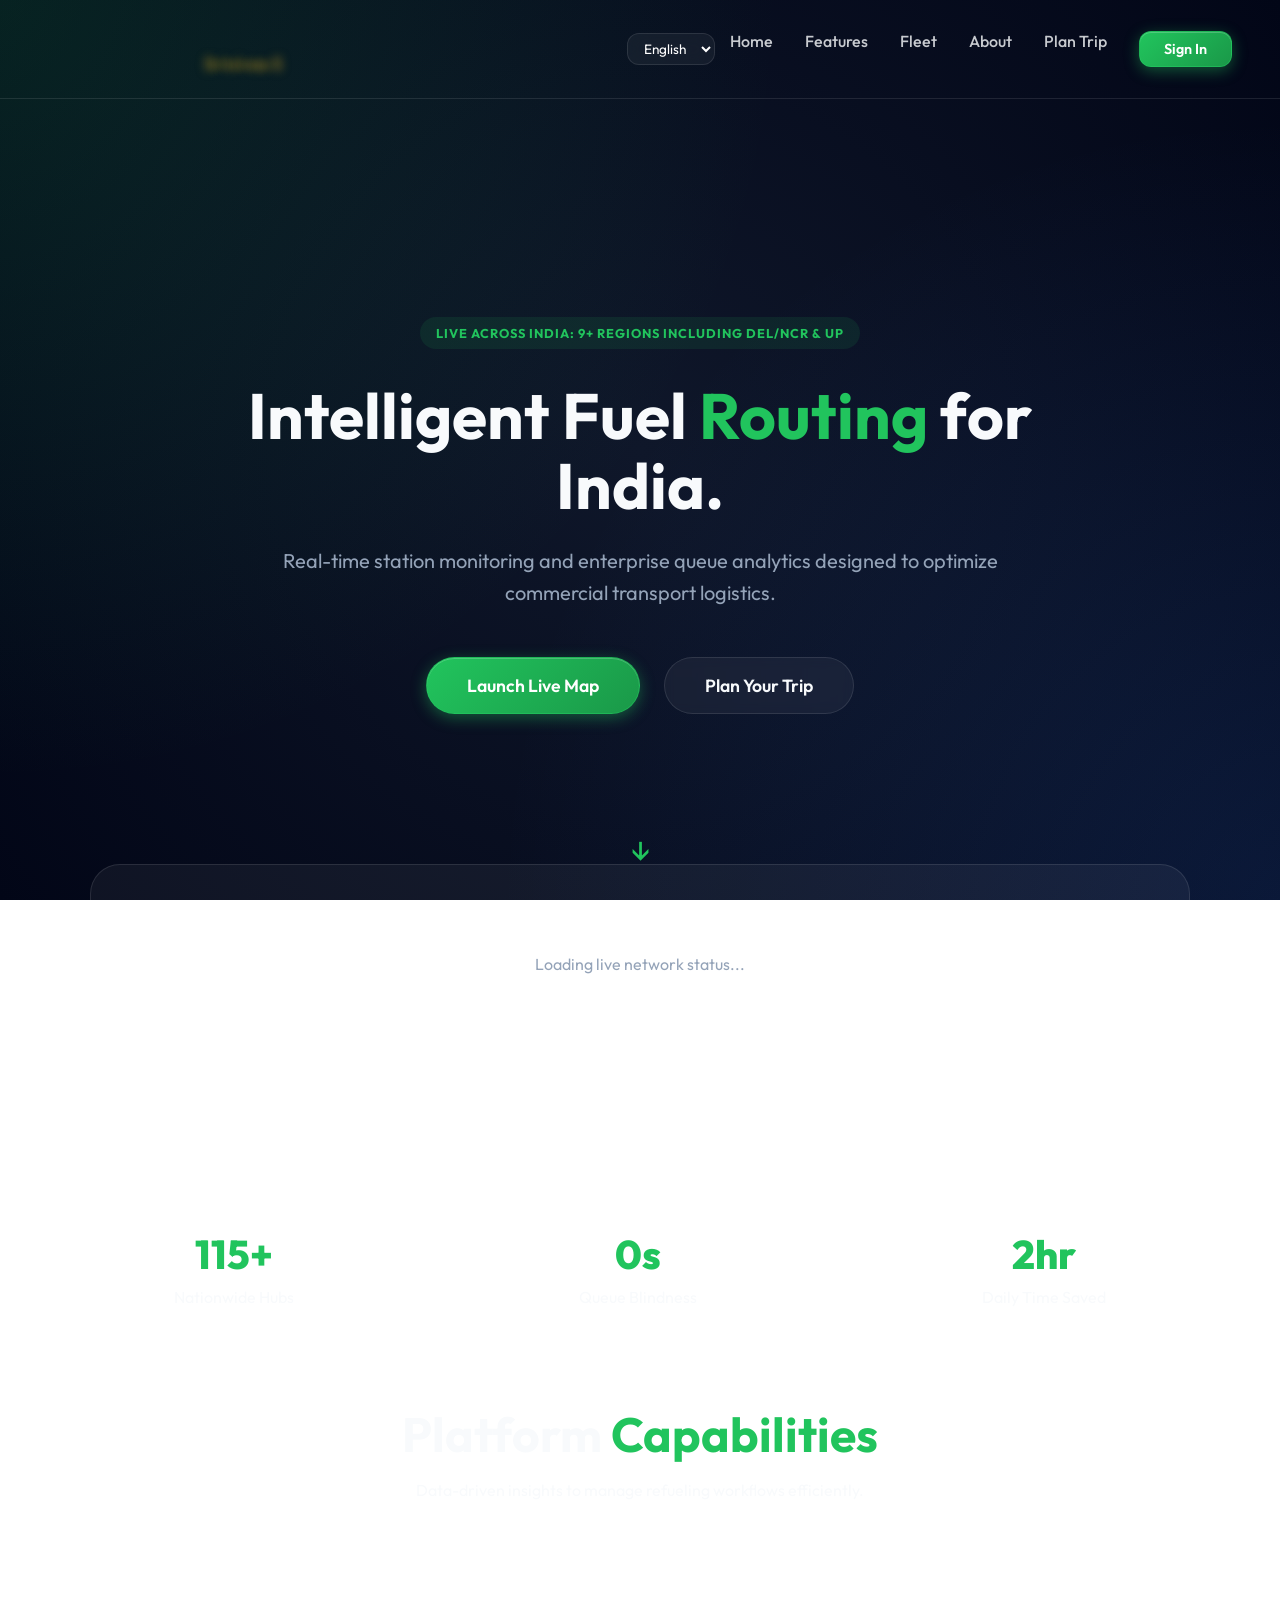
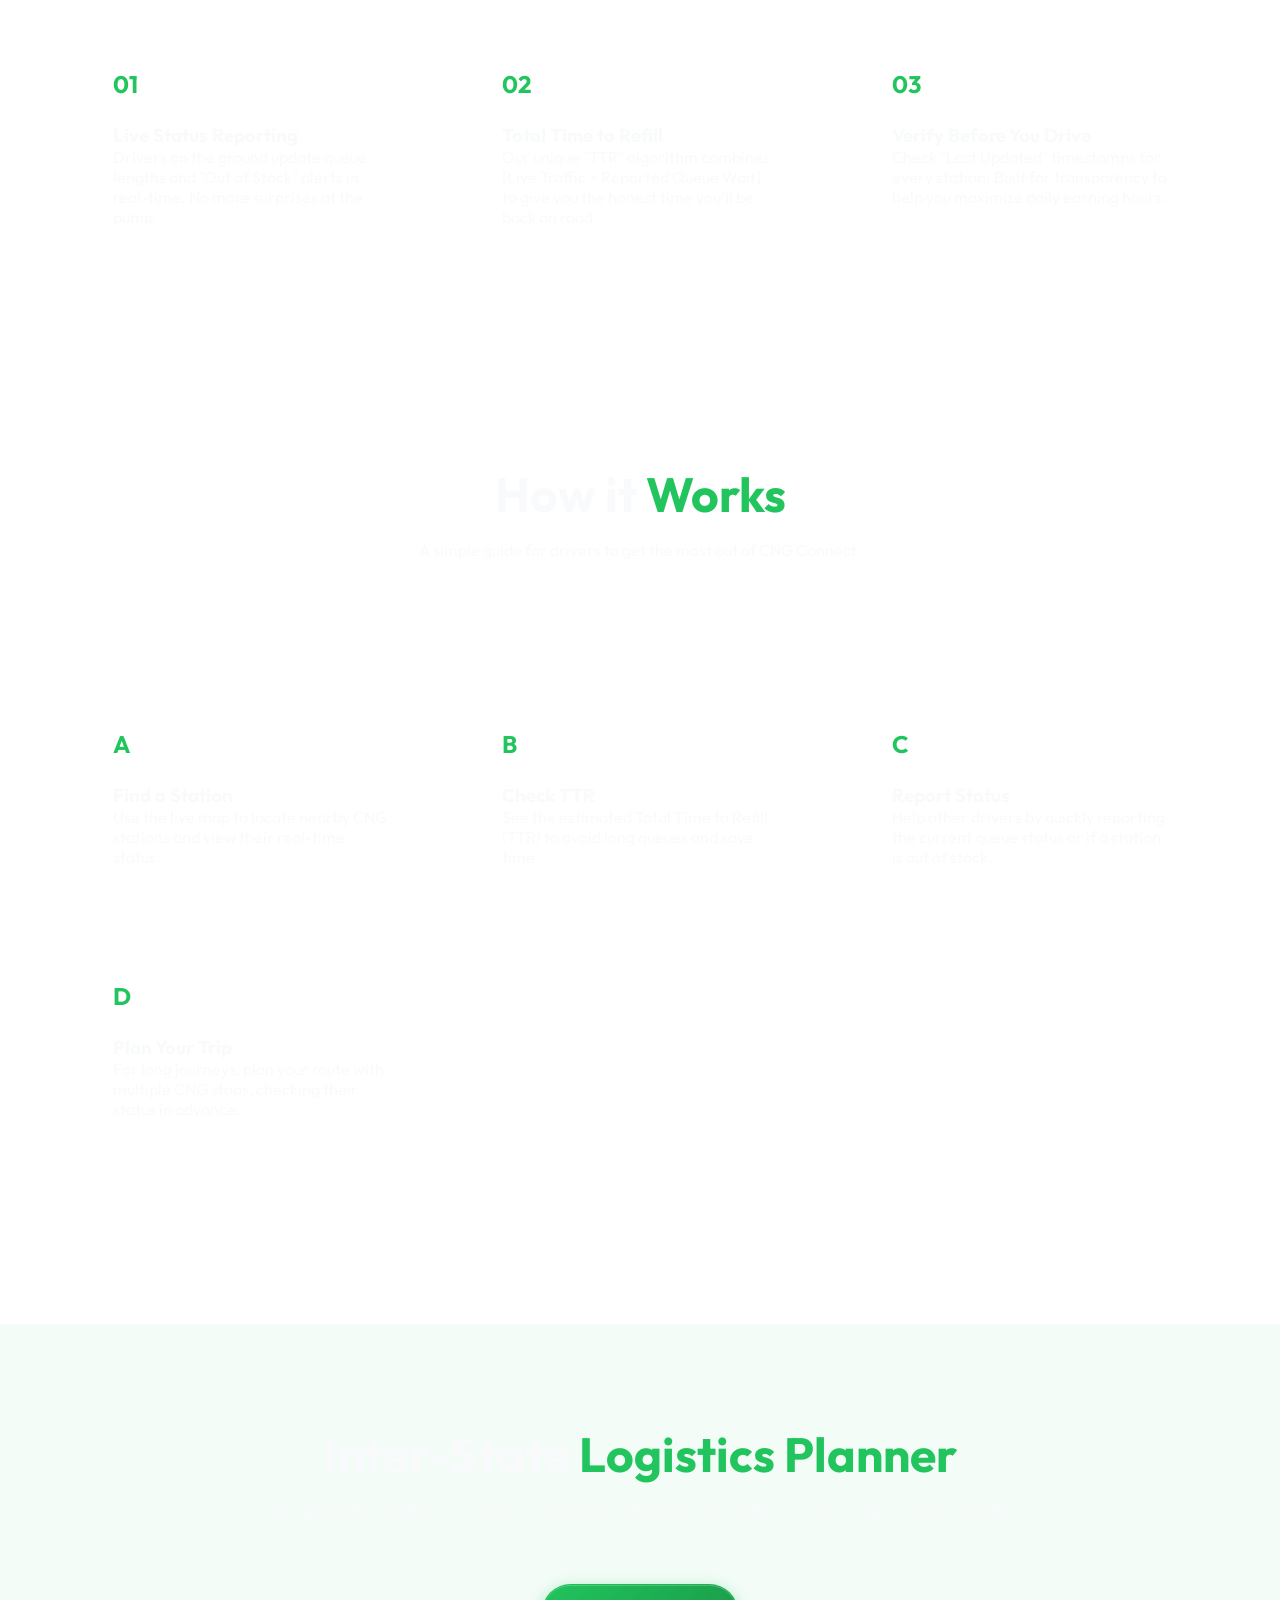
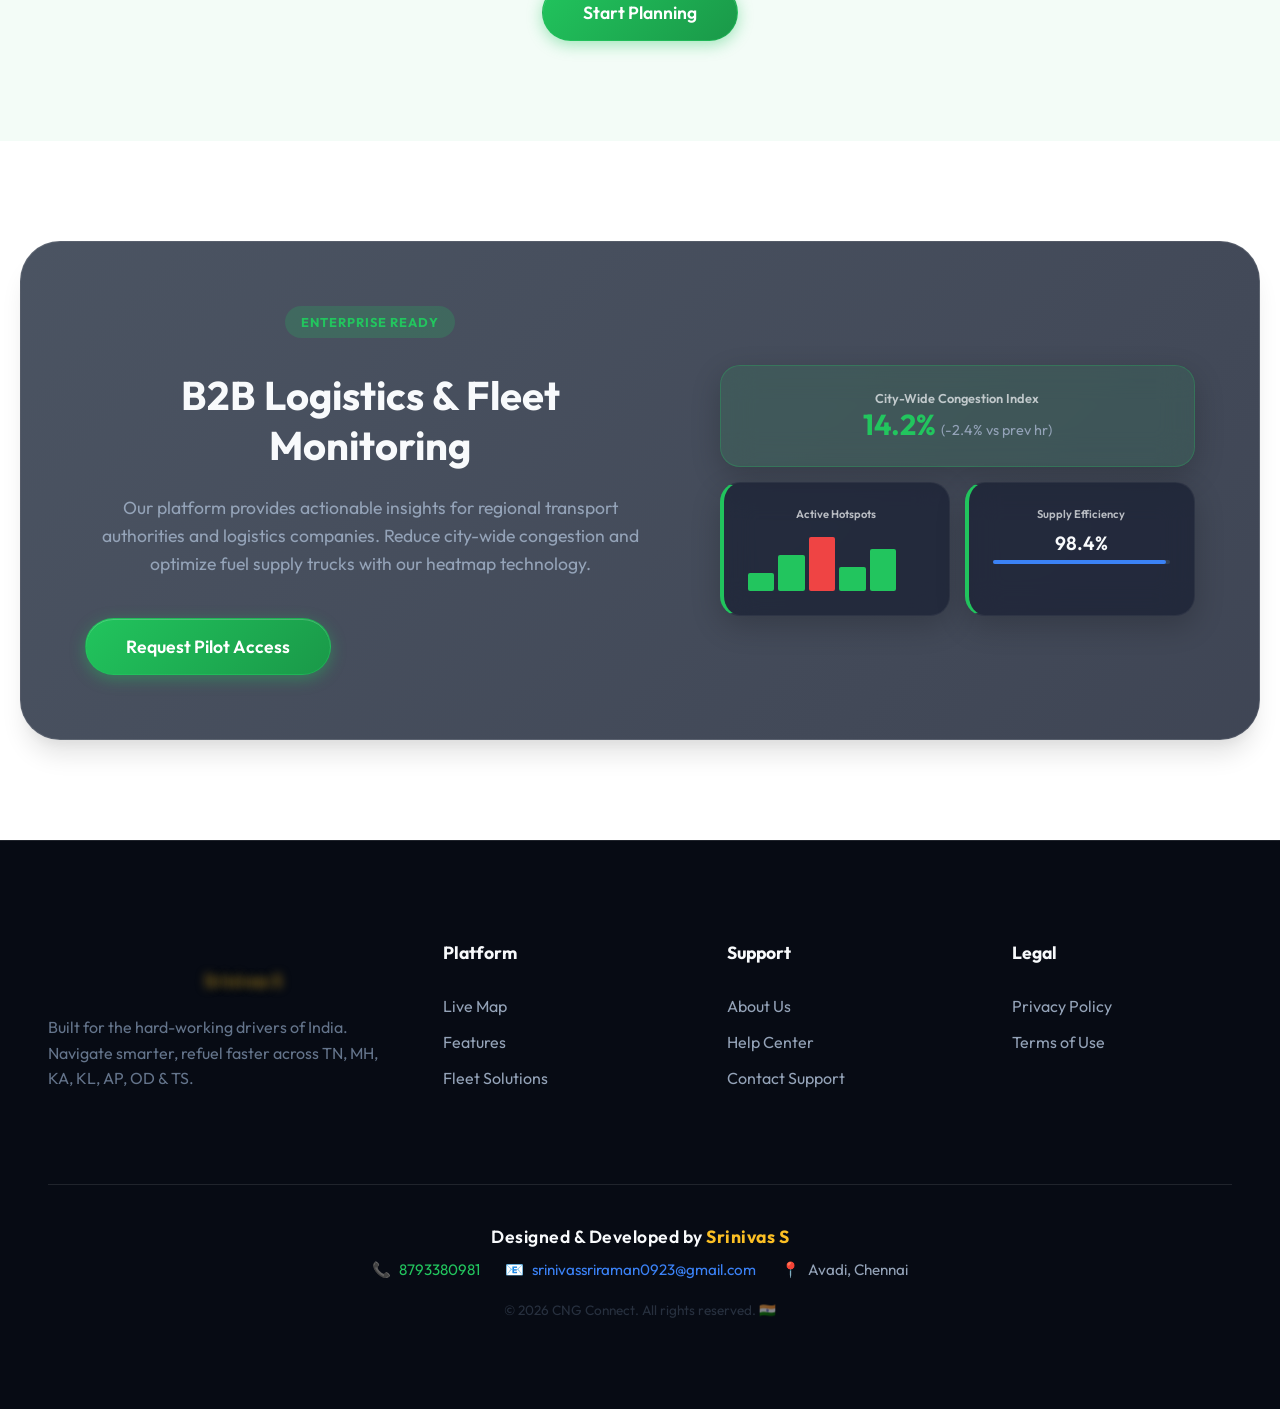
==== commit 2981b700: "fix: resolve 'undefined' time labels in map popup (hAgo/mAgo/sAgo missing from en-US labels)" ====
--- a/src/main/resources/static/index.html
+++ b/src/main/resources/static/index.html
@@ -68,41 +68,11 @@
             </div>
         </section>
 
-        <!-- Live Showcase Mock -->
+        <!-- Live Showcase -->
         <section class="container" style="padding: 0 0 100px;">
-            <div style="background: var(--glass); border: 1px solid var(--glass-border); border-radius: 30px; padding: 40px; display: grid; grid-template-columns: repeat(auto-fit, minmax(250px, 1fr)); gap: 20px; width: 100%; max-width: 1100px;">
-                <div class="mockup-card" style="border: 1px solid #22c55e66; animation: fadeIn 0.5s ease-out;">
-                    <div style="display: flex; justify-content: space-between; align-items: flex-start; margin-bottom: 10px;">
-                        <span style="font-weight: 700; font-size: 1.1rem; color: #4ade80;" id="station-io">IO Petrol - T.Nagar</span>
-                        <span class="badge" style="margin: 0; padding: 2px 8px; font-size: 10px; background: #22c55e33; color: #4ade80;" id="status-available">Available</span>
-                    </div>
-                    <div style="display: flex; gap: 10px; margin-bottom: 10px;">
-                        <span style="font-size: 12px; color: #94a3b8;"><i class="feature-icon" style="font-size: 12px; margin: 0;">🚥</i> <span class="wait-label">Wait:</span> 15m</span>
-                        <span style="font-size: 12px; color: #94a3b8;"><i class="feature-icon" style="font-size: 12px; margin: 0;">⏱️</i> <span class="dist-label">Dist:</span> 2.1km</span>
-                    </div>
-                    <p style="font-size: 10px; color: #64748b;" id="report-label">Reported by Auto Ramesh - 3m ago</p>
-                </div>
-                <div class="mockup-card" style="border: 1px solid #f43f5e66; animation: fadeIn 0.5s ease-out 0.2s; background: rgba(244, 63, 94, 0.05);">
-                    <div style="display: flex; justify-content: space-between; align-items: flex-start; margin-bottom: 10px;">
-                        <span style="font-weight: 700; font-size: 1.1rem; color: #fb7185;" id="station-hp">HP - Anna Nagar</span>
-                        <span class="badge" style="margin: 0; padding: 2px 8px; font-size: 10px; background: #f43f5e33; color: #fb7185;" id="status-no-q">Out of Stock</span>
-                    </div>
-                    <div style="display: flex; gap: 10px; margin-bottom: 10px;">
-                        <span style="font-size: 12px; color: #94a3b8;"><i class="feature-icon" style="font-size: 12px; margin: 0;">🚥</i> <span class="wait-label">Wait:</span> 0m</span>
-                        <span style="font-size: 12px; color: #94a3b8;"><i class="feature-icon" style="font-size: 12px; margin: 0;">⏱️</i> <span class="dist-label">Dist:</span> 4.5km</span>
-                    </div>
-                    <p style="font-size: 10px; color: #64748b;" id="report-label-2">Reported by Driver Kumar - 10m ago</p>
-                </div>
-                <div class="mockup-card" style="border: 1px solid #3b82f666; animation: fadeIn 0.5s ease-out 0.4s;">
-                    <div style="display: flex; justify-content: space-between; align-items: flex-start; margin-bottom: 10px;">
-                        <span style="font-weight: 700; font-size: 1.1rem; color: #60a5fa;" id="station-bp">BP - Guindy</span>
-                        <span class="badge" style="margin: 0; padding: 2px 8px; font-size: 10px; background: #3b82f633; color: #60a5fa;" id="status-heavy">Heavy Queue</span>
-                    </div>
-                    <div style="display: flex; gap: 10px; margin-bottom: 10px;">
-                        <span style="font-size: 12px; color: #94a3b8;"><i class="feature-icon" style="font-size: 12px; margin: 0;">🚥</i> <span class="wait-label">Wait:</span> 45m</span>
-                        <span style="font-size: 12px; color: #94a3b8;"><i class="feature-icon" style="font-size: 12px; margin: 0;">⏱️</i> <span class="dist-label">Dist:</span> 0.5km</span>
-                    </div>
-                    <p style="font-size: 10px; color: #64748b;" id="report-label-3">Reported by S. Mani - 1h ago</p>
+            <div id="live-stations-container" style="background: var(--glass); border: 1px solid var(--glass-border); border-radius: 30px; padding: 40px; display: grid; grid-template-columns: repeat(auto-fit, minmax(250px, 1fr)); gap: 20px; width: 100%; max-width: 1100px; min-height: 200px;">
+                <div style="grid-column: 1 / -1; display: flex; justify-content: center; align-items: center; color: #94a3b8;">
+                    Loading live network status...
                 </div>
             </div>
         </section>
@@ -298,16 +268,16 @@
             <form id="pilotForm" onsubmit="submitPilot(event)">
                 <div style="margin-bottom:20px;">
                     <label style="display:block; color:#cbd5e1; margin-bottom:8px; font-size:0.9rem; font-weight:600;">Company Name</label>
-                    <input type="text" required style="width:100%; padding:14px; background:rgba(255,255,255,0.05); border:1px solid rgba(255,255,255,0.1); border-radius:12px; color:white; font-family:'Outfit', sans-serif;">
+                    <input type="text" name="companyName" required style="width:100%; padding:14px; background:rgba(255,255,255,0.05); border:1px solid rgba(255,255,255,0.1); border-radius:12px; color:white; font-family:'Outfit', sans-serif;">
                 </div>
                 <div style="display:flex; gap:15px; margin-bottom:20px; flex-wrap: wrap;">
                     <div style="flex:1; min-width: 200px;">
                         <label style="display:block; color:#cbd5e1; margin-bottom:8px; font-size:0.9rem; font-weight:600;">Work Email</label>
-                        <input type="email" required style="width:100%; padding:14px; background:rgba(255,255,255,0.05); border:1px solid rgba(255,255,255,0.1); border-radius:12px; color:white; font-family:'Outfit', sans-serif;">
+                        <input type="email" name="workEmail" required style="width:100%; padding:14px; background:rgba(255,255,255,0.05); border:1px solid rgba(255,255,255,0.1); border-radius:12px; color:white; font-family:'Outfit', sans-serif;">
                     </div>
                     <div style="flex:1; min-width: 150px;">
                         <label style="display:block; color:#cbd5e1; margin-bottom:8px; font-size:0.9rem; font-weight:600;">Fleet Size</label>
-                        <select required style="width:100%; padding:14px; background:rgba(255,255,255,0.05); border:1px solid rgba(255,255,255,0.1); border-radius:12px; color:white; font-family:'Outfit', sans-serif;">
+                        <select name="fleetSize" required style="width:100%; padding:14px; background:rgba(255,255,255,0.05); border:1px solid rgba(255,255,255,0.1); border-radius:12px; color:white; font-family:'Outfit', sans-serif;">
                             <option value="" disabled selected>Select size...</option>
                             <option value="1-10">1 - 10</option>
                             <option value="11-50">11 - 50</option>
@@ -374,18 +344,45 @@
             document.body.style.overflow = '';
         }
         
-        function submitPilot(e) {
+        async function submitPilot(e) {
             e.preventDefault();
             const btn = e.target.querySelector('button');
+            const originalBtnText = btn.innerHTML;
             btn.innerHTML = 'Sending...';
+            btn.disabled = true;
             btn.style.opacity = '0.7';
-            setTimeout(() => {
-                alert("Thank you! Your enterprise pilot request has been logged. Our B2B onboarding team will contact you within 24 hours.");
-                closePilotModal();
-                e.target.reset();
-                btn.innerHTML = 'Submit Request';
+
+            const formData = new FormData(e.target);
+            const data = {
+                companyName: formData.get('companyName'),
+                workEmail: formData.get('workEmail'),
+                fleetSize: formData.get('fleetSize')
+            };
+
+            try {
+                const response = await fetch('/api/pilot/request', {
+                    method: 'POST',
+                    headers: {
+                        'Content-Type': 'application/json'
+                    },
+                    body: JSON.stringify(data)
+                });
+
+                if (response.ok) {
+                    alert("Thank you! Your enterprise pilot request has been logged. Our B2B onboarding team will contact you within 24 hours.");
+                    closePilotModal();
+                    e.target.reset();
+                } else {
+                    alert("Something went wrong. Please try again later.");
+                }
+            } catch (error) {
+                console.error("Error submitting pilot request:", error);
+                alert("Network error. Please check your connection.");
+            } finally {
+                btn.innerHTML = originalBtnText;
+                btn.disabled = false;
                 btn.style.opacity = '1';
-            }, 1000);
+            }
         }
 
         document.addEventListener('keydown', e => { 
@@ -567,17 +564,18 @@
             document.getElementById('stat-queue').innerText = labels.statQueue;
             document.getElementById('stat-time').innerText = labels.statTime;
 
-            document.getElementById('station-io').innerText = labels.stationIO;
-            document.getElementById('station-hp').innerText = labels.stationHP;
-            document.getElementById('station-bp').innerText = labels.stationBP;
-            document.getElementById('status-available').innerText = labels.statusAvailable;
-            document.getElementById('status-no-q').innerText = labels.statusNoQ;
-            document.getElementById('status-heavy').innerText = labels.statusHeavy;
+            const safeSet = (id, text) => { const el = document.getElementById(id); if (el) el.innerText = text; };
+            safeSet('station-io', labels.stationIO);
+            safeSet('station-hp', labels.stationHP);
+            safeSet('station-bp', labels.stationBP);
+            safeSet('status-available', labels.statusAvailable);
+            safeSet('status-no-q', labels.statusNoQ);
+            safeSet('status-heavy', labels.statusHeavy);
             document.querySelectorAll('.wait-label').forEach(el => el.innerText = labels.wait);
             document.querySelectorAll('.dist-label').forEach(el => el.innerText = labels.dist);
-            document.getElementById('report-label').innerText = labels.reportedByA;
-            document.getElementById('report-label-2').innerText = labels.reportedByK;
-            document.getElementById('report-label-3').innerText = labels.reportedByS;
+            safeSet('report-label', labels.reportedByA);
+            safeSet('report-label-2', labels.reportedByK);
+            safeSet('report-label-3', labels.reportedByS);
 
             document.getElementById('features-title').innerHTML = labels.featuresTitle;
             document.getElementById('features-subtitle').innerText = labels.featuresSubtitle;
@@ -631,7 +629,83 @@
             const savedLang = localStorage.getItem('preferredLang') || 'en-US'; // Default to English if no preference
             document.getElementById('langSwitch').value = savedLang;
             changeLanguage();
+            fetchLiveStations();
+            setInterval(fetchLiveStations, 10000); // Refresh every 10 seconds
         });
+
+        async function fetchLiveStations() {
+            try {
+                const response = await fetch('/stations/get');
+                if (!response.ok) return;
+                let stations = await response.json();
+                
+                // Sort by lastUpdated descending, so most recently updated are shown
+                stations.sort((a, b) => new Date(b.lastUpdated || 0) - new Date(a.lastUpdated || 0));
+                
+                // Take top 3
+                stations = stations.slice(0, 3);
+                
+                const container = document.getElementById('live-stations-container');
+                if (!container) return;
+                
+                if (stations.length === 0) {
+                    container.innerHTML = '<div style="grid-column: 1 / -1; text-align: center; color: #94a3b8;">No live network data available yet. Waiting for ground reports...</div>';
+                    return;
+                }
+                
+                let html = '';
+                const formatTimeAgo = (dateStr) => {
+                    if (!dateStr) return 'Just now';
+                    const diffMs = Date.now() - new Date(dateStr);
+                    const diffMins = Math.max(1, Math.floor(diffMs / 60000));
+                    if (diffMins < 60) return `${diffMins}m ago`;
+                    if (diffMins < 1440) return `${Math.floor(diffMins / 60)}h ago`;
+                    return `${Math.floor(diffMins / 1440)}d ago`;
+                };
+
+                const getStatusInfo = (status) => {
+                    if (!status) return { color: '#4ade80', bg: '#22c55e33', text: 'Available', theme: '#22c55e66' };
+                    const s = status.toLowerCase();
+                    if (s.includes('out') || s.includes('stock') || s.includes('empty')) return { color: '#fb7185', bg: '#f43f5e33', text: 'Out of Stock', theme: '#f43f5e66', cardBg: 'rgba(244, 63, 94, 0.05)' };
+                    if (s.includes('heavy') || s.includes('long') || s.includes('high')) return { color: '#60a5fa', bg: '#3b82f633', text: 'Heavy Queue', theme: '#3b82f666' };
+                    if (s.includes('mod') || s.includes('medium')) return { color: '#fbbf24', bg: '#f59e0b33', text: 'Moderate Queue', theme: '#f59e0b66' };
+                    return { color: '#4ade80', bg: '#22c55e33', text: 'Available', theme: '#22c55e66' };
+                };
+
+                stations.forEach((station, index) => {
+                    const statusInfo = getStatusInfo(station.status);
+                    const delay = index * 0.2;
+                    const cardBg = statusInfo.cardBg ? `background: ${statusInfo.cardBg};` : '';
+                    
+                    const userRole = station.lastUpdatedByRole === 'ADMIN' ? 'Station Manager' : 'Driver';
+                    const timeAgo = formatTimeAgo(station.lastUpdated);
+                    
+                    html += `
+                        <div class="mockup-card" style="border: 1px solid ${statusInfo.theme}; animation: fadeIn 0.5s ease-out ${delay}s; ${cardBg}">
+                            <div style="display: flex; justify-content: space-between; align-items: flex-start; margin-bottom: 10px;">
+                                <span style="font-weight: 700; font-size: 1.1rem; color: ${statusInfo.color};">${station.name || 'Unknown Station'}</span>
+                                <span class="badge" style="margin: 0; padding: 2px 8px; font-size: 10px; background: ${statusInfo.bg}; color: ${statusInfo.color};">${statusInfo.text}</span>
+                            </div>
+                            <div style="display: flex; gap: 10px; margin-bottom: 10px;">
+                                <span style="font-size: 12px; color: #94a3b8;"><i class="feature-icon" style="font-size: 12px; margin: 0;">🚥</i> <span class="wait-label">Wait:</span> ${station.queueTime || 0}m</span>
+                                <span style="font-size: 12px; color: #94a3b8;"><i class="feature-icon" style="font-size: 12px; margin: 0;">⛽</i> Fuel: ${station.fuelType || 'CNG'}</span>
+                            </div>
+                            <p style="font-size: 10px; color: #64748b; display: flex; justify-content: space-between; align-items: center;">
+                                <span>Reported by ${userRole} - ${timeAgo}</span>
+                                ${station.verified ? '<span style="color: #fbbf24; font-size: 10px; display:flex; align-items:center; gap:2px;"><span>✓</span> Verified</span>' : ''}
+                            </p>
+                        </div>
+                    `;
+                });
+                
+                container.innerHTML = html;
+                
+                // Re-apply wait-label translations if they exist in the current language
+                changeLanguage();
+            } catch (error) {
+                console.error('Error fetching live stations:', error);
+            }
+        }
     </script>
 </body>
 
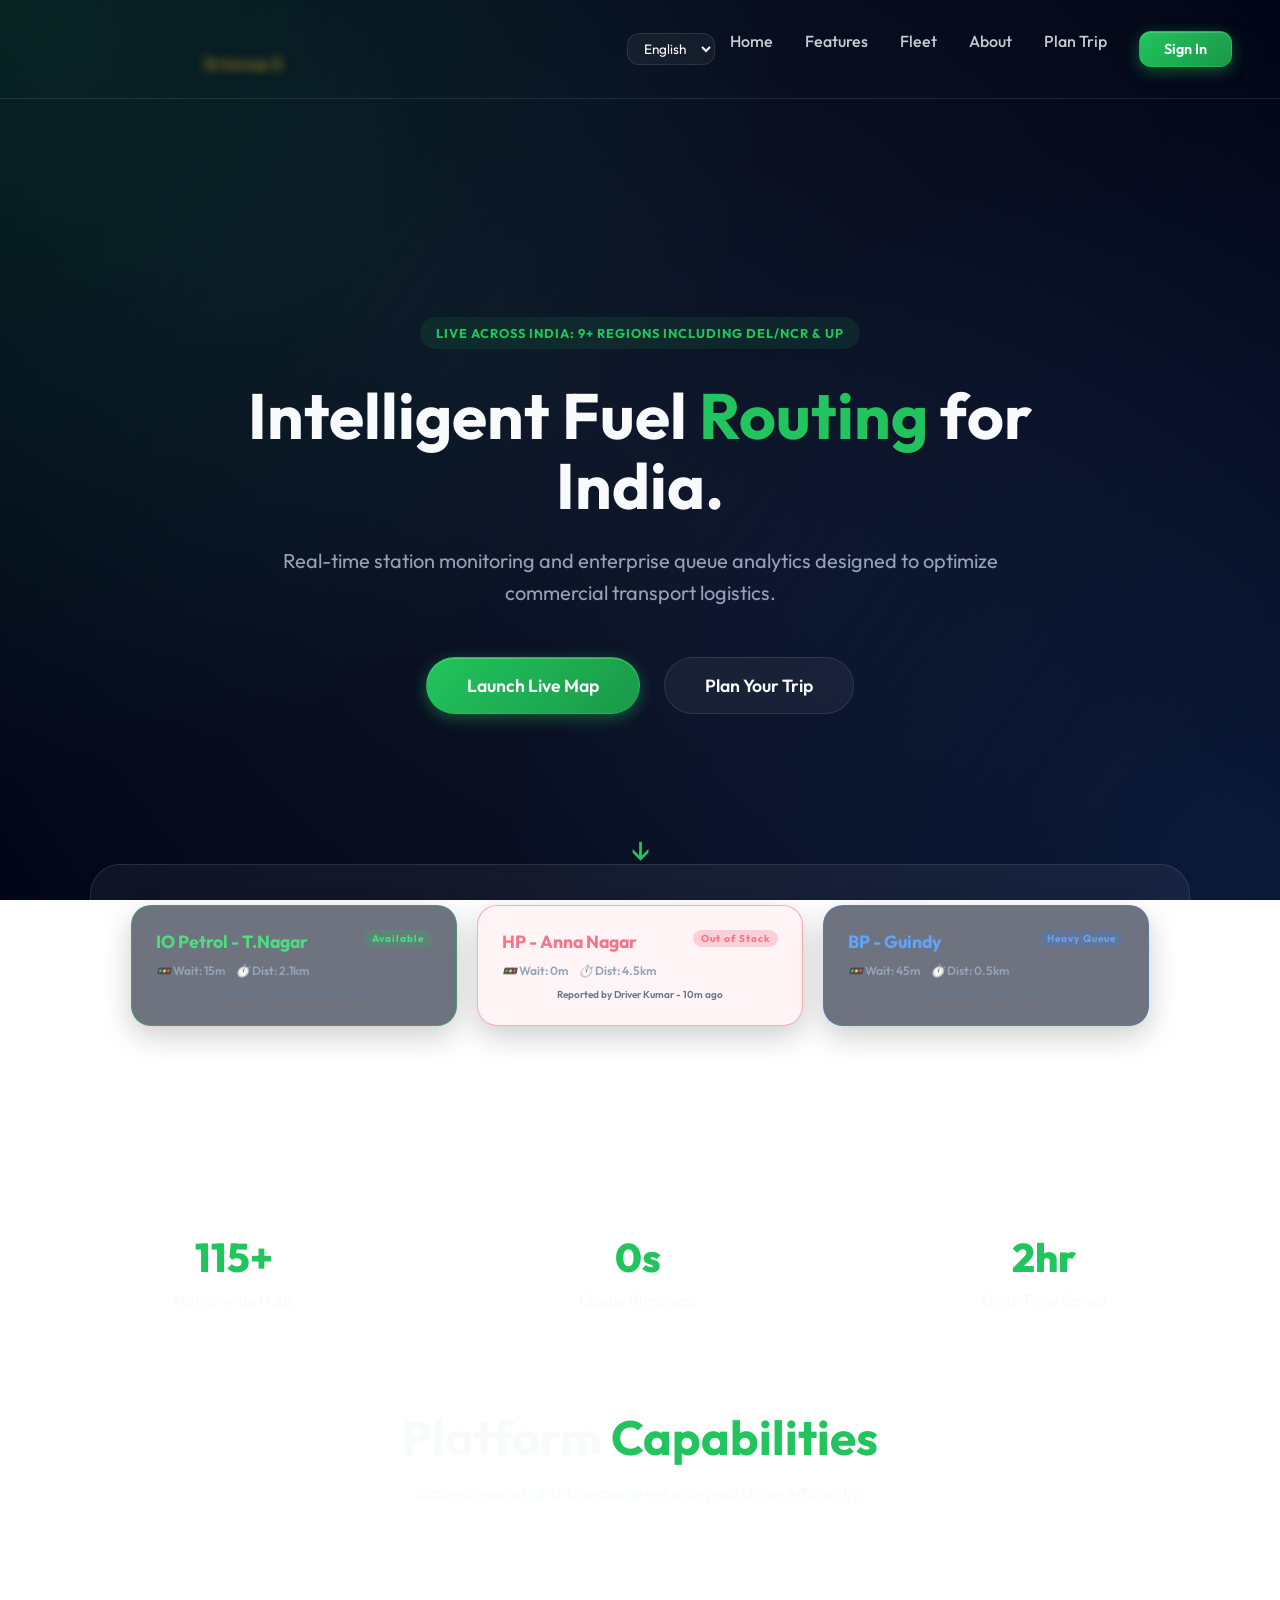
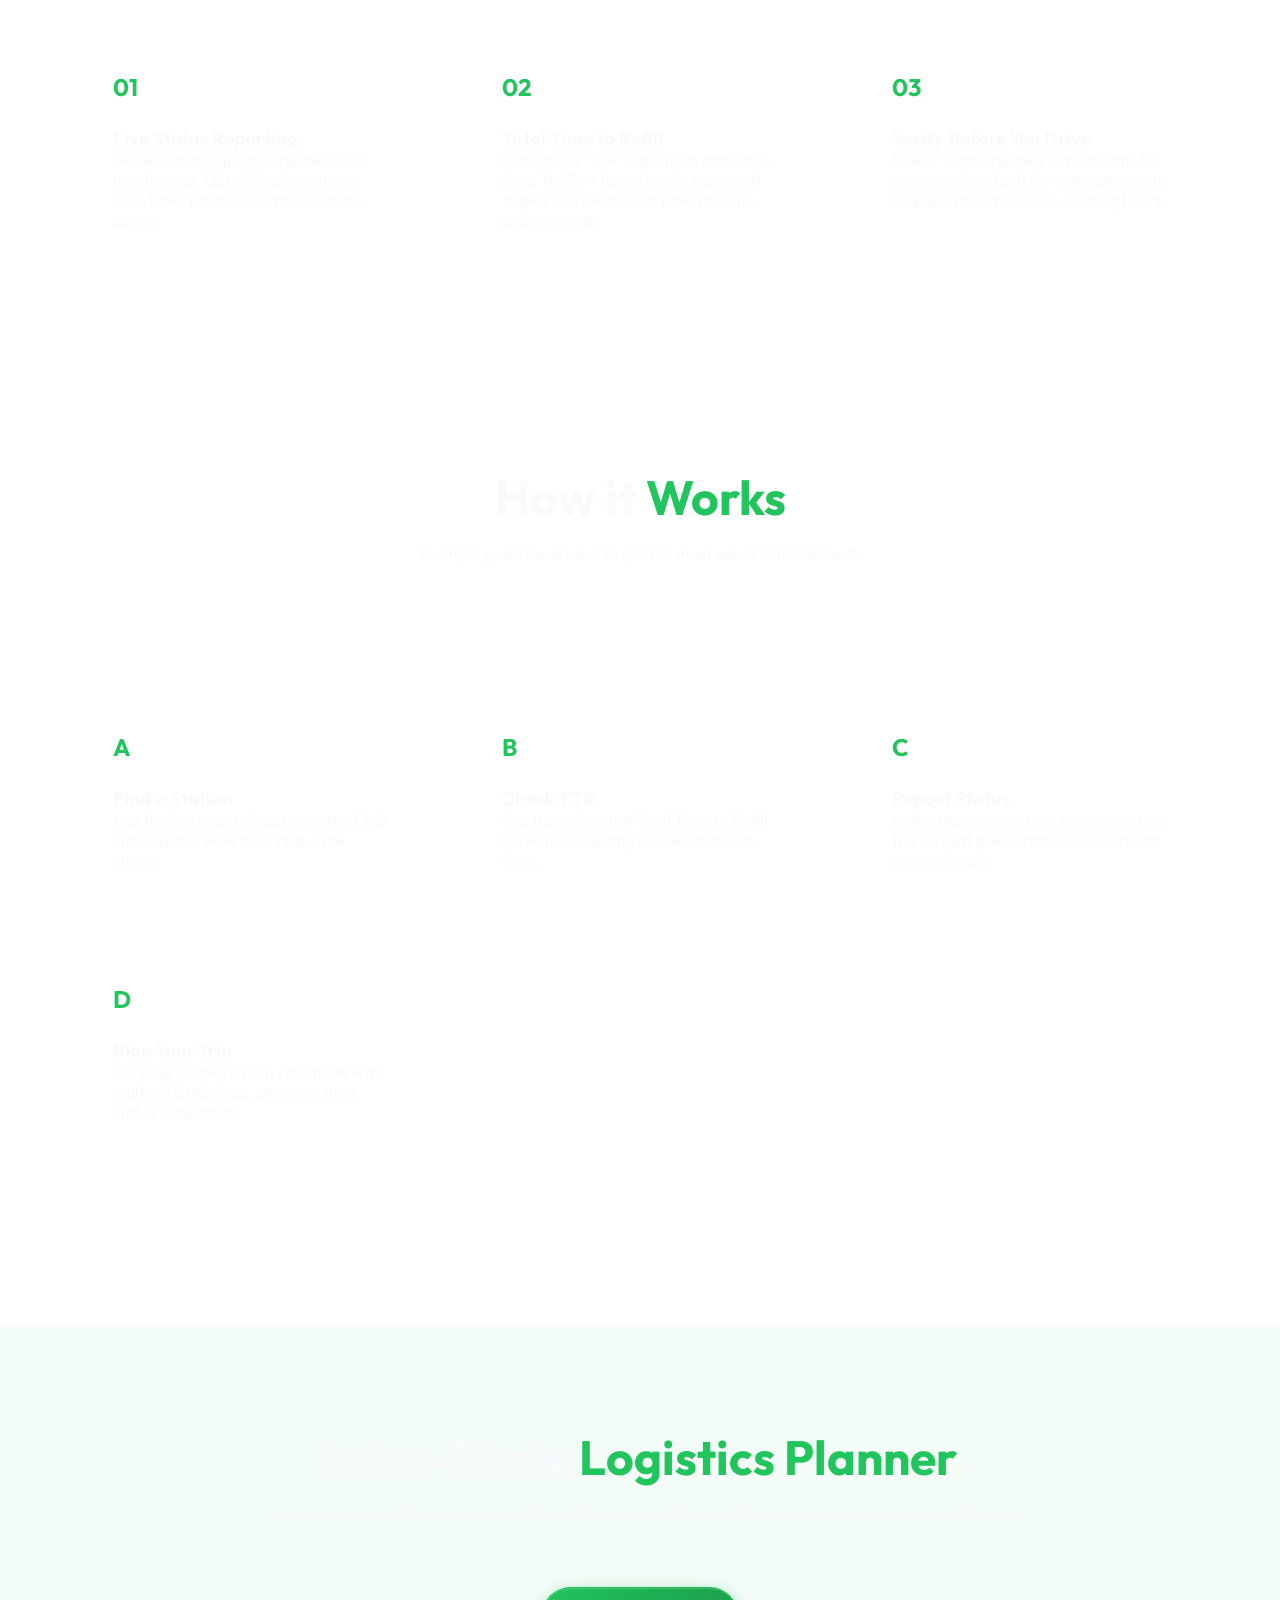
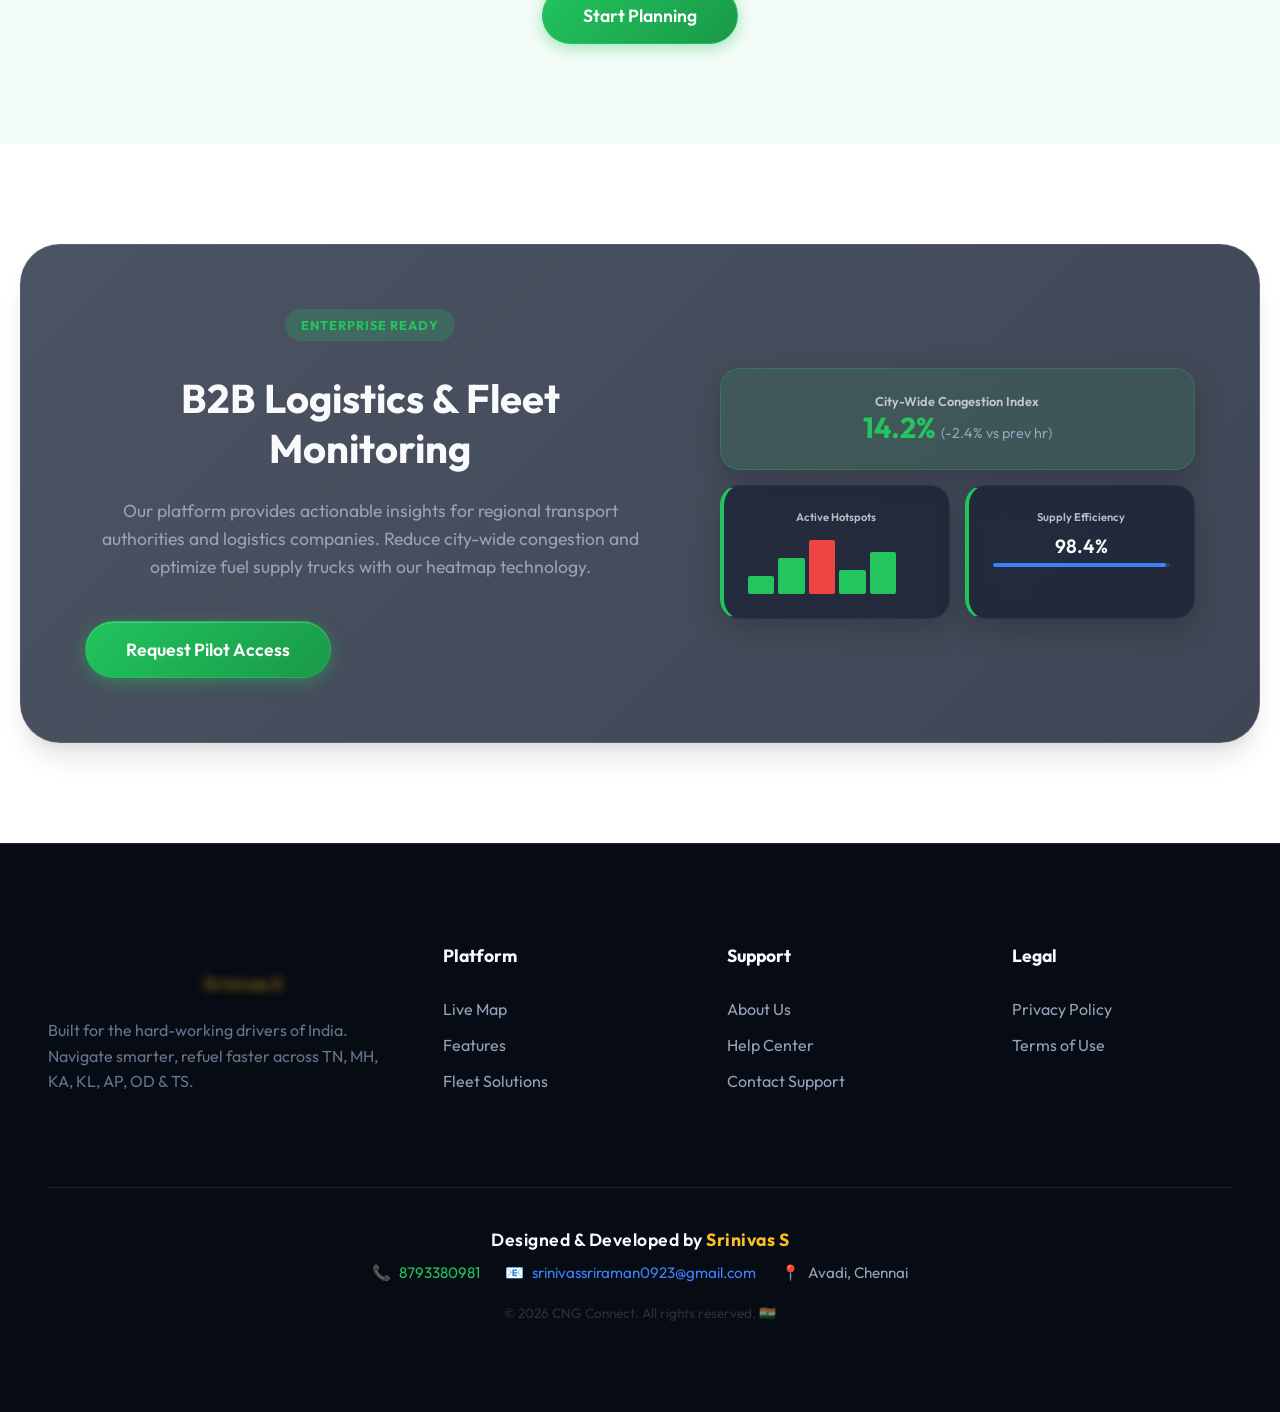
==== commit 7c4c0fd0: "Revert "fix: resolve 'undefined' time labels in map popup (hAgo/mAgo/sAgo missing from en-US labels)" ====
--- a/src/main/resources/static/index.html
+++ b/src/main/resources/static/index.html
@@ -68,11 +68,41 @@
             </div>
         </section>
 
-        <!-- Live Showcase -->
+        <!-- Live Showcase Mock -->
         <section class="container" style="padding: 0 0 100px;">
-            <div id="live-stations-container" style="background: var(--glass); border: 1px solid var(--glass-border); border-radius: 30px; padding: 40px; display: grid; grid-template-columns: repeat(auto-fit, minmax(250px, 1fr)); gap: 20px; width: 100%; max-width: 1100px; min-height: 200px;">
-                <div style="grid-column: 1 / -1; display: flex; justify-content: center; align-items: center; color: #94a3b8;">
-                    Loading live network status...
+            <div style="background: var(--glass); border: 1px solid var(--glass-border); border-radius: 30px; padding: 40px; display: grid; grid-template-columns: repeat(auto-fit, minmax(250px, 1fr)); gap: 20px; width: 100%; max-width: 1100px;">
+                <div class="mockup-card" style="border: 1px solid #22c55e66; animation: fadeIn 0.5s ease-out;">
+                    <div style="display: flex; justify-content: space-between; align-items: flex-start; margin-bottom: 10px;">
+                        <span style="font-weight: 700; font-size: 1.1rem; color: #4ade80;" id="station-io">IO Petrol - T.Nagar</span>
+                        <span class="badge" style="margin: 0; padding: 2px 8px; font-size: 10px; background: #22c55e33; color: #4ade80;" id="status-available">Available</span>
+                    </div>
+                    <div style="display: flex; gap: 10px; margin-bottom: 10px;">
+                        <span style="font-size: 12px; color: #94a3b8;"><i class="feature-icon" style="font-size: 12px; margin: 0;">🚥</i> <span class="wait-label">Wait:</span> 15m</span>
+                        <span style="font-size: 12px; color: #94a3b8;"><i class="feature-icon" style="font-size: 12px; margin: 0;">⏱️</i> <span class="dist-label">Dist:</span> 2.1km</span>
+                    </div>
+                    <p style="font-size: 10px; color: #64748b;" id="report-label">Reported by Auto Ramesh - 3m ago</p>
+                </div>
+                <div class="mockup-card" style="border: 1px solid #f43f5e66; animation: fadeIn 0.5s ease-out 0.2s; background: rgba(244, 63, 94, 0.05);">
+                    <div style="display: flex; justify-content: space-between; align-items: flex-start; margin-bottom: 10px;">
+                        <span style="font-weight: 700; font-size: 1.1rem; color: #fb7185;" id="station-hp">HP - Anna Nagar</span>
+                        <span class="badge" style="margin: 0; padding: 2px 8px; font-size: 10px; background: #f43f5e33; color: #fb7185;" id="status-no-q">Out of Stock</span>
+                    </div>
+                    <div style="display: flex; gap: 10px; margin-bottom: 10px;">
+                        <span style="font-size: 12px; color: #94a3b8;"><i class="feature-icon" style="font-size: 12px; margin: 0;">🚥</i> <span class="wait-label">Wait:</span> 0m</span>
+                        <span style="font-size: 12px; color: #94a3b8;"><i class="feature-icon" style="font-size: 12px; margin: 0;">⏱️</i> <span class="dist-label">Dist:</span> 4.5km</span>
+                    </div>
+                    <p style="font-size: 10px; color: #64748b;" id="report-label-2">Reported by Driver Kumar - 10m ago</p>
+                </div>
+                <div class="mockup-card" style="border: 1px solid #3b82f666; animation: fadeIn 0.5s ease-out 0.4s;">
+                    <div style="display: flex; justify-content: space-between; align-items: flex-start; margin-bottom: 10px;">
+                        <span style="font-weight: 700; font-size: 1.1rem; color: #60a5fa;" id="station-bp">BP - Guindy</span>
+                        <span class="badge" style="margin: 0; padding: 2px 8px; font-size: 10px; background: #3b82f633; color: #60a5fa;" id="status-heavy">Heavy Queue</span>
+                    </div>
+                    <div style="display: flex; gap: 10px; margin-bottom: 10px;">
+                        <span style="font-size: 12px; color: #94a3b8;"><i class="feature-icon" style="font-size: 12px; margin: 0;">🚥</i> <span class="wait-label">Wait:</span> 45m</span>
+                        <span style="font-size: 12px; color: #94a3b8;"><i class="feature-icon" style="font-size: 12px; margin: 0;">⏱️</i> <span class="dist-label">Dist:</span> 0.5km</span>
+                    </div>
+                    <p style="font-size: 10px; color: #64748b;" id="report-label-3">Reported by S. Mani - 1h ago</p>
                 </div>
             </div>
         </section>
@@ -268,16 +298,16 @@
             <form id="pilotForm" onsubmit="submitPilot(event)">
                 <div style="margin-bottom:20px;">
                     <label style="display:block; color:#cbd5e1; margin-bottom:8px; font-size:0.9rem; font-weight:600;">Company Name</label>
-                    <input type="text" name="companyName" required style="width:100%; padding:14px; background:rgba(255,255,255,0.05); border:1px solid rgba(255,255,255,0.1); border-radius:12px; color:white; font-family:'Outfit', sans-serif;">
+                    <input type="text" required style="width:100%; padding:14px; background:rgba(255,255,255,0.05); border:1px solid rgba(255,255,255,0.1); border-radius:12px; color:white; font-family:'Outfit', sans-serif;">
                 </div>
                 <div style="display:flex; gap:15px; margin-bottom:20px; flex-wrap: wrap;">
                     <div style="flex:1; min-width: 200px;">
                         <label style="display:block; color:#cbd5e1; margin-bottom:8px; font-size:0.9rem; font-weight:600;">Work Email</label>
-                        <input type="email" name="workEmail" required style="width:100%; padding:14px; background:rgba(255,255,255,0.05); border:1px solid rgba(255,255,255,0.1); border-radius:12px; color:white; font-family:'Outfit', sans-serif;">
+                        <input type="email" required style="width:100%; padding:14px; background:rgba(255,255,255,0.05); border:1px solid rgba(255,255,255,0.1); border-radius:12px; color:white; font-family:'Outfit', sans-serif;">
                     </div>
                     <div style="flex:1; min-width: 150px;">
                         <label style="display:block; color:#cbd5e1; margin-bottom:8px; font-size:0.9rem; font-weight:600;">Fleet Size</label>
-                        <select name="fleetSize" required style="width:100%; padding:14px; background:rgba(255,255,255,0.05); border:1px solid rgba(255,255,255,0.1); border-radius:12px; color:white; font-family:'Outfit', sans-serif;">
+                        <select required style="width:100%; padding:14px; background:rgba(255,255,255,0.05); border:1px solid rgba(255,255,255,0.1); border-radius:12px; color:white; font-family:'Outfit', sans-serif;">
                             <option value="" disabled selected>Select size...</option>
                             <option value="1-10">1 - 10</option>
                             <option value="11-50">11 - 50</option>
@@ -344,45 +374,18 @@
             document.body.style.overflow = '';
         }
         
-        async function submitPilot(e) {
+        function submitPilot(e) {
             e.preventDefault();
             const btn = e.target.querySelector('button');
-            const originalBtnText = btn.innerHTML;
             btn.innerHTML = 'Sending...';
-            btn.disabled = true;
             btn.style.opacity = '0.7';
-
-            const formData = new FormData(e.target);
-            const data = {
-                companyName: formData.get('companyName'),
-                workEmail: formData.get('workEmail'),
-                fleetSize: formData.get('fleetSize')
-            };
-
-            try {
-                const response = await fetch('/api/pilot/request', {
-                    method: 'POST',
-                    headers: {
-                        'Content-Type': 'application/json'
-                    },
-                    body: JSON.stringify(data)
-                });
-
-                if (response.ok) {
-                    alert("Thank you! Your enterprise pilot request has been logged. Our B2B onboarding team will contact you within 24 hours.");
-                    closePilotModal();
-                    e.target.reset();
-                } else {
-                    alert("Something went wrong. Please try again later.");
-                }
-            } catch (error) {
-                console.error("Error submitting pilot request:", error);
-                alert("Network error. Please check your connection.");
-            } finally {
-                btn.innerHTML = originalBtnText;
-                btn.disabled = false;
+            setTimeout(() => {
+                alert("Thank you! Your enterprise pilot request has been logged. Our B2B onboarding team will contact you within 24 hours.");
+                closePilotModal();
+                e.target.reset();
+                btn.innerHTML = 'Submit Request';
                 btn.style.opacity = '1';
-            }
+            }, 1000);
         }
 
         document.addEventListener('keydown', e => { 
@@ -564,18 +567,17 @@
             document.getElementById('stat-queue').innerText = labels.statQueue;
             document.getElementById('stat-time').innerText = labels.statTime;
 
-            const safeSet = (id, text) => { const el = document.getElementById(id); if (el) el.innerText = text; };
-            safeSet('station-io', labels.stationIO);
-            safeSet('station-hp', labels.stationHP);
-            safeSet('station-bp', labels.stationBP);
-            safeSet('status-available', labels.statusAvailable);
-            safeSet('status-no-q', labels.statusNoQ);
-            safeSet('status-heavy', labels.statusHeavy);
+            document.getElementById('station-io').innerText = labels.stationIO;
+            document.getElementById('station-hp').innerText = labels.stationHP;
+            document.getElementById('station-bp').innerText = labels.stationBP;
+            document.getElementById('status-available').innerText = labels.statusAvailable;
+            document.getElementById('status-no-q').innerText = labels.statusNoQ;
+            document.getElementById('status-heavy').innerText = labels.statusHeavy;
             document.querySelectorAll('.wait-label').forEach(el => el.innerText = labels.wait);
             document.querySelectorAll('.dist-label').forEach(el => el.innerText = labels.dist);
-            safeSet('report-label', labels.reportedByA);
-            safeSet('report-label-2', labels.reportedByK);
-            safeSet('report-label-3', labels.reportedByS);
+            document.getElementById('report-label').innerText = labels.reportedByA;
+            document.getElementById('report-label-2').innerText = labels.reportedByK;
+            document.getElementById('report-label-3').innerText = labels.reportedByS;
 
             document.getElementById('features-title').innerHTML = labels.featuresTitle;
             document.getElementById('features-subtitle').innerText = labels.featuresSubtitle;
@@ -629,83 +631,7 @@
             const savedLang = localStorage.getItem('preferredLang') || 'en-US'; // Default to English if no preference
             document.getElementById('langSwitch').value = savedLang;
             changeLanguage();
-            fetchLiveStations();
-            setInterval(fetchLiveStations, 10000); // Refresh every 10 seconds
         });
-
-        async function fetchLiveStations() {
-            try {
-                const response = await fetch('/stations/get');
-                if (!response.ok) return;
-                let stations = await response.json();
-                
-                // Sort by lastUpdated descending, so most recently updated are shown
-                stations.sort((a, b) => new Date(b.lastUpdated || 0) - new Date(a.lastUpdated || 0));
-                
-                // Take top 3
-                stations = stations.slice(0, 3);
-                
-                const container = document.getElementById('live-stations-container');
-                if (!container) return;
-                
-                if (stations.length === 0) {
-                    container.innerHTML = '<div style="grid-column: 1 / -1; text-align: center; color: #94a3b8;">No live network data available yet. Waiting for ground reports...</div>';
-                    return;
-                }
-                
-                let html = '';
-                const formatTimeAgo = (dateStr) => {
-                    if (!dateStr) return 'Just now';
-                    const diffMs = Date.now() - new Date(dateStr);
-                    const diffMins = Math.max(1, Math.floor(diffMs / 60000));
-                    if (diffMins < 60) return `${diffMins}m ago`;
-                    if (diffMins < 1440) return `${Math.floor(diffMins / 60)}h ago`;
-                    return `${Math.floor(diffMins / 1440)}d ago`;
-                };
-
-                const getStatusInfo = (status) => {
-                    if (!status) return { color: '#4ade80', bg: '#22c55e33', text: 'Available', theme: '#22c55e66' };
-                    const s = status.toLowerCase();
-                    if (s.includes('out') || s.includes('stock') || s.includes('empty')) return { color: '#fb7185', bg: '#f43f5e33', text: 'Out of Stock', theme: '#f43f5e66', cardBg: 'rgba(244, 63, 94, 0.05)' };
-                    if (s.includes('heavy') || s.includes('long') || s.includes('high')) return { color: '#60a5fa', bg: '#3b82f633', text: 'Heavy Queue', theme: '#3b82f666' };
-                    if (s.includes('mod') || s.includes('medium')) return { color: '#fbbf24', bg: '#f59e0b33', text: 'Moderate Queue', theme: '#f59e0b66' };
-                    return { color: '#4ade80', bg: '#22c55e33', text: 'Available', theme: '#22c55e66' };
-                };
-
-                stations.forEach((station, index) => {
-                    const statusInfo = getStatusInfo(station.status);
-                    const delay = index * 0.2;
-                    const cardBg = statusInfo.cardBg ? `background: ${statusInfo.cardBg};` : '';
-                    
-                    const userRole = station.lastUpdatedByRole === 'ADMIN' ? 'Station Manager' : 'Driver';
-                    const timeAgo = formatTimeAgo(station.lastUpdated);
-                    
-                    html += `
-                        <div class="mockup-card" style="border: 1px solid ${statusInfo.theme}; animation: fadeIn 0.5s ease-out ${delay}s; ${cardBg}">
-                            <div style="display: flex; justify-content: space-between; align-items: flex-start; margin-bottom: 10px;">
-                                <span style="font-weight: 700; font-size: 1.1rem; color: ${statusInfo.color};">${station.name || 'Unknown Station'}</span>
-                                <span class="badge" style="margin: 0; padding: 2px 8px; font-size: 10px; background: ${statusInfo.bg}; color: ${statusInfo.color};">${statusInfo.text}</span>
-                            </div>
-                            <div style="display: flex; gap: 10px; margin-bottom: 10px;">
-                                <span style="font-size: 12px; color: #94a3b8;"><i class="feature-icon" style="font-size: 12px; margin: 0;">🚥</i> <span class="wait-label">Wait:</span> ${station.queueTime || 0}m</span>
-                                <span style="font-size: 12px; color: #94a3b8;"><i class="feature-icon" style="font-size: 12px; margin: 0;">⛽</i> Fuel: ${station.fuelType || 'CNG'}</span>
-                            </div>
-                            <p style="font-size: 10px; color: #64748b; display: flex; justify-content: space-between; align-items: center;">
-                                <span>Reported by ${userRole} - ${timeAgo}</span>
-                                ${station.verified ? '<span style="color: #fbbf24; font-size: 10px; display:flex; align-items:center; gap:2px;"><span>✓</span> Verified</span>' : ''}
-                            </p>
-                        </div>
-                    `;
-                });
-                
-                container.innerHTML = html;
-                
-                // Re-apply wait-label translations if they exist in the current language
-                changeLanguage();
-            } catch (error) {
-                console.error('Error fetching live stations:', error);
-            }
-        }
     </script>
 </body>
 
